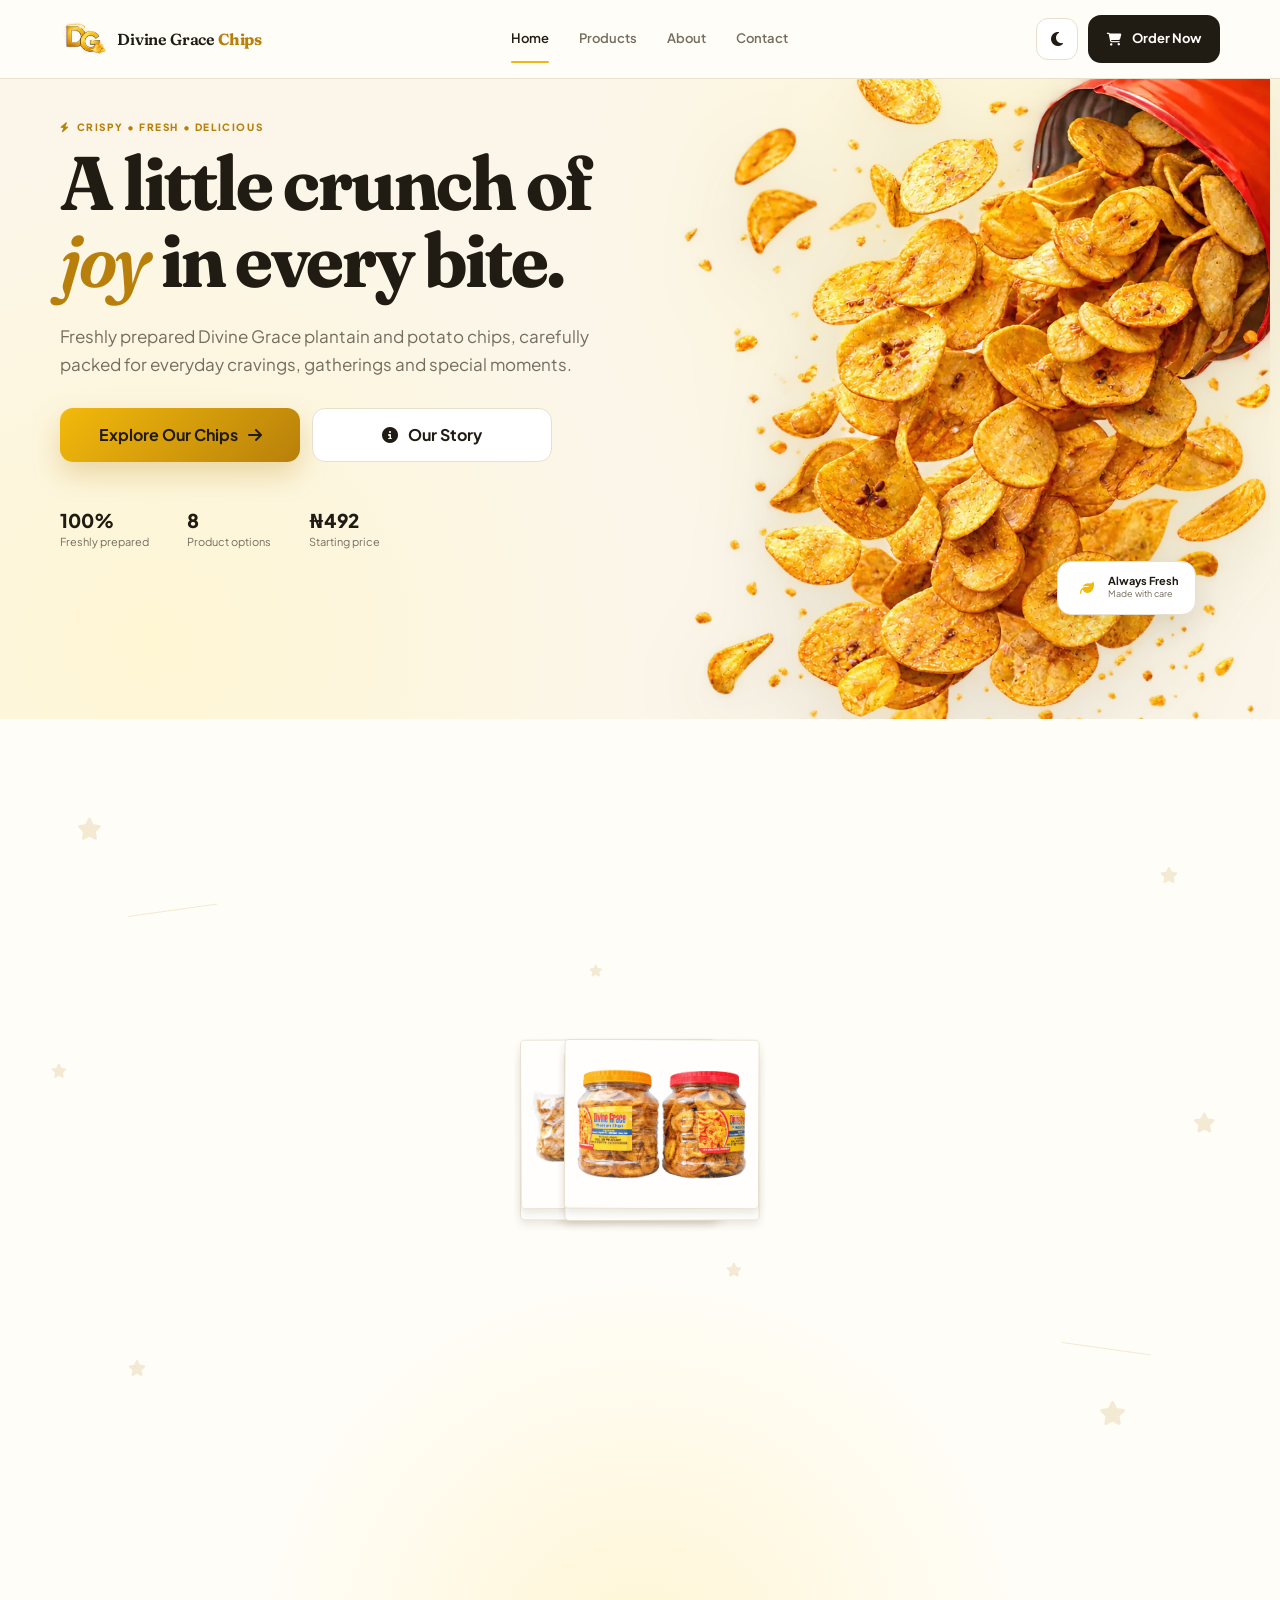
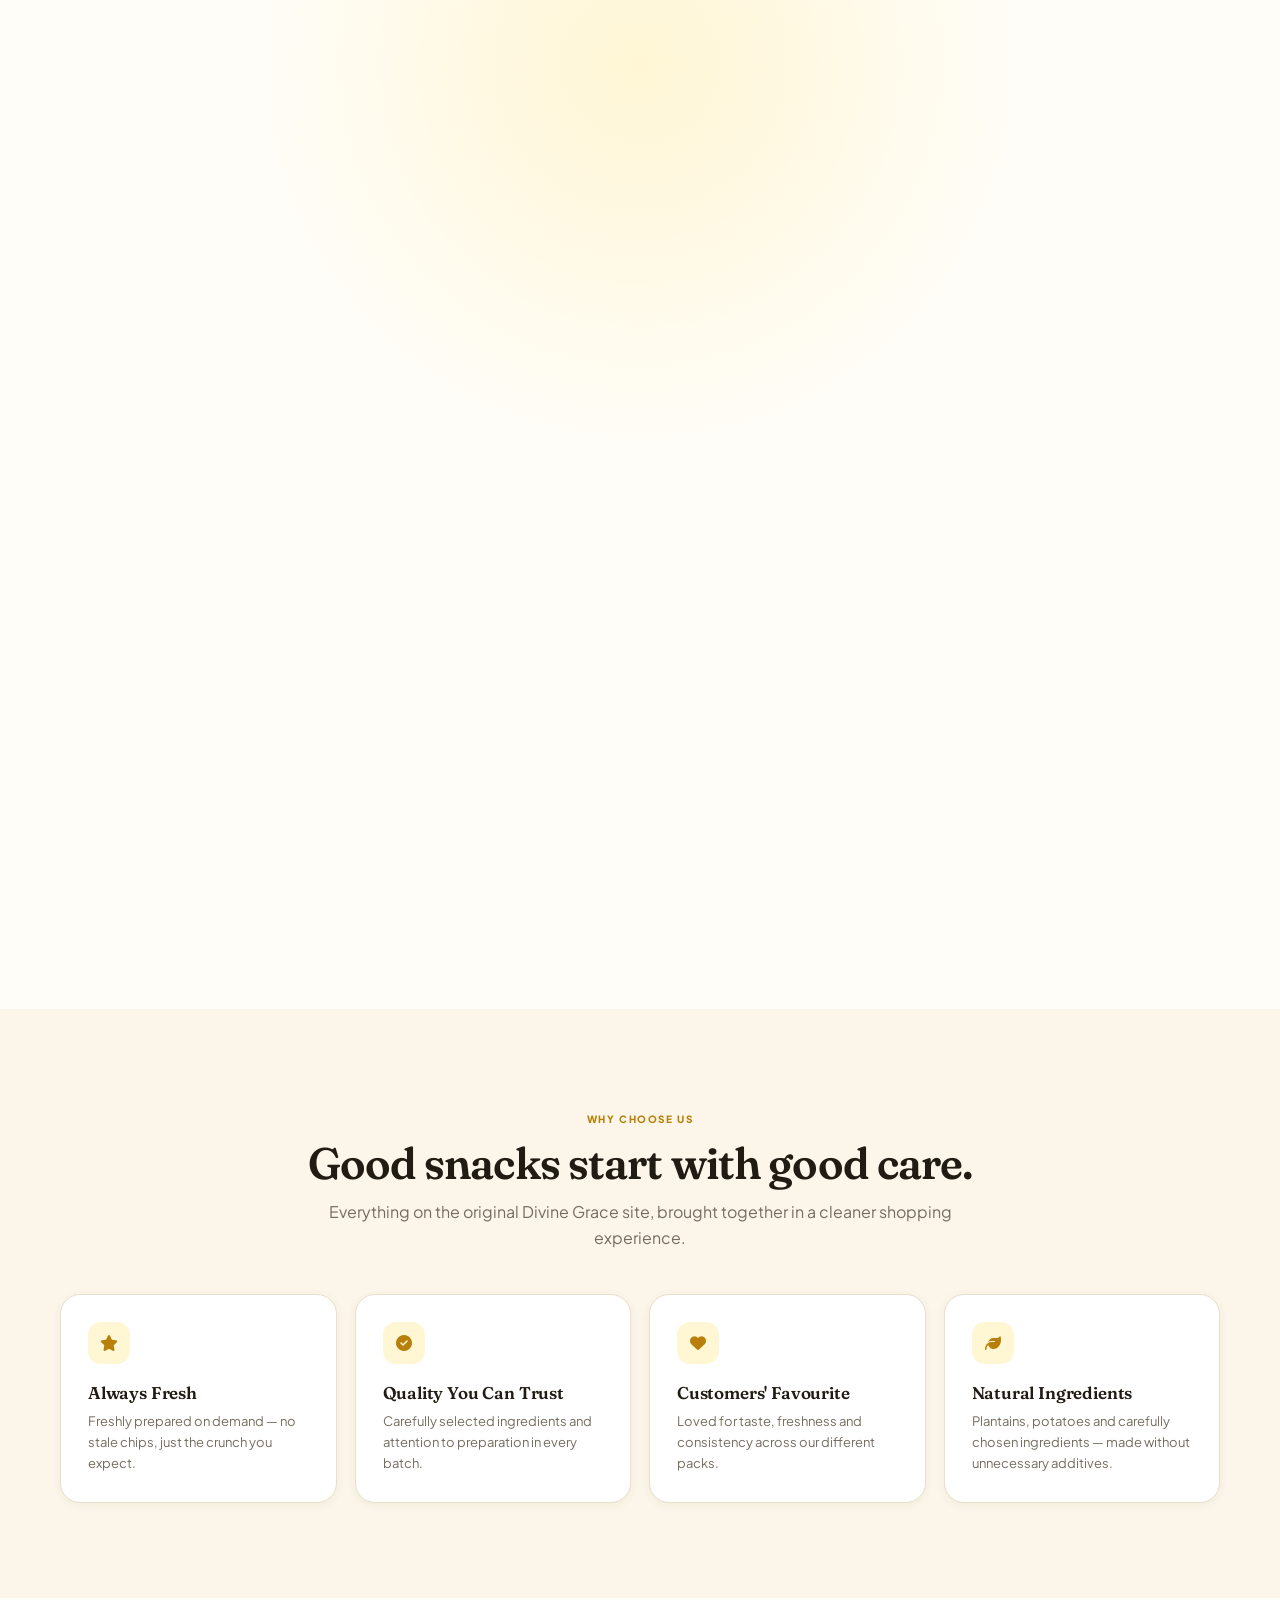
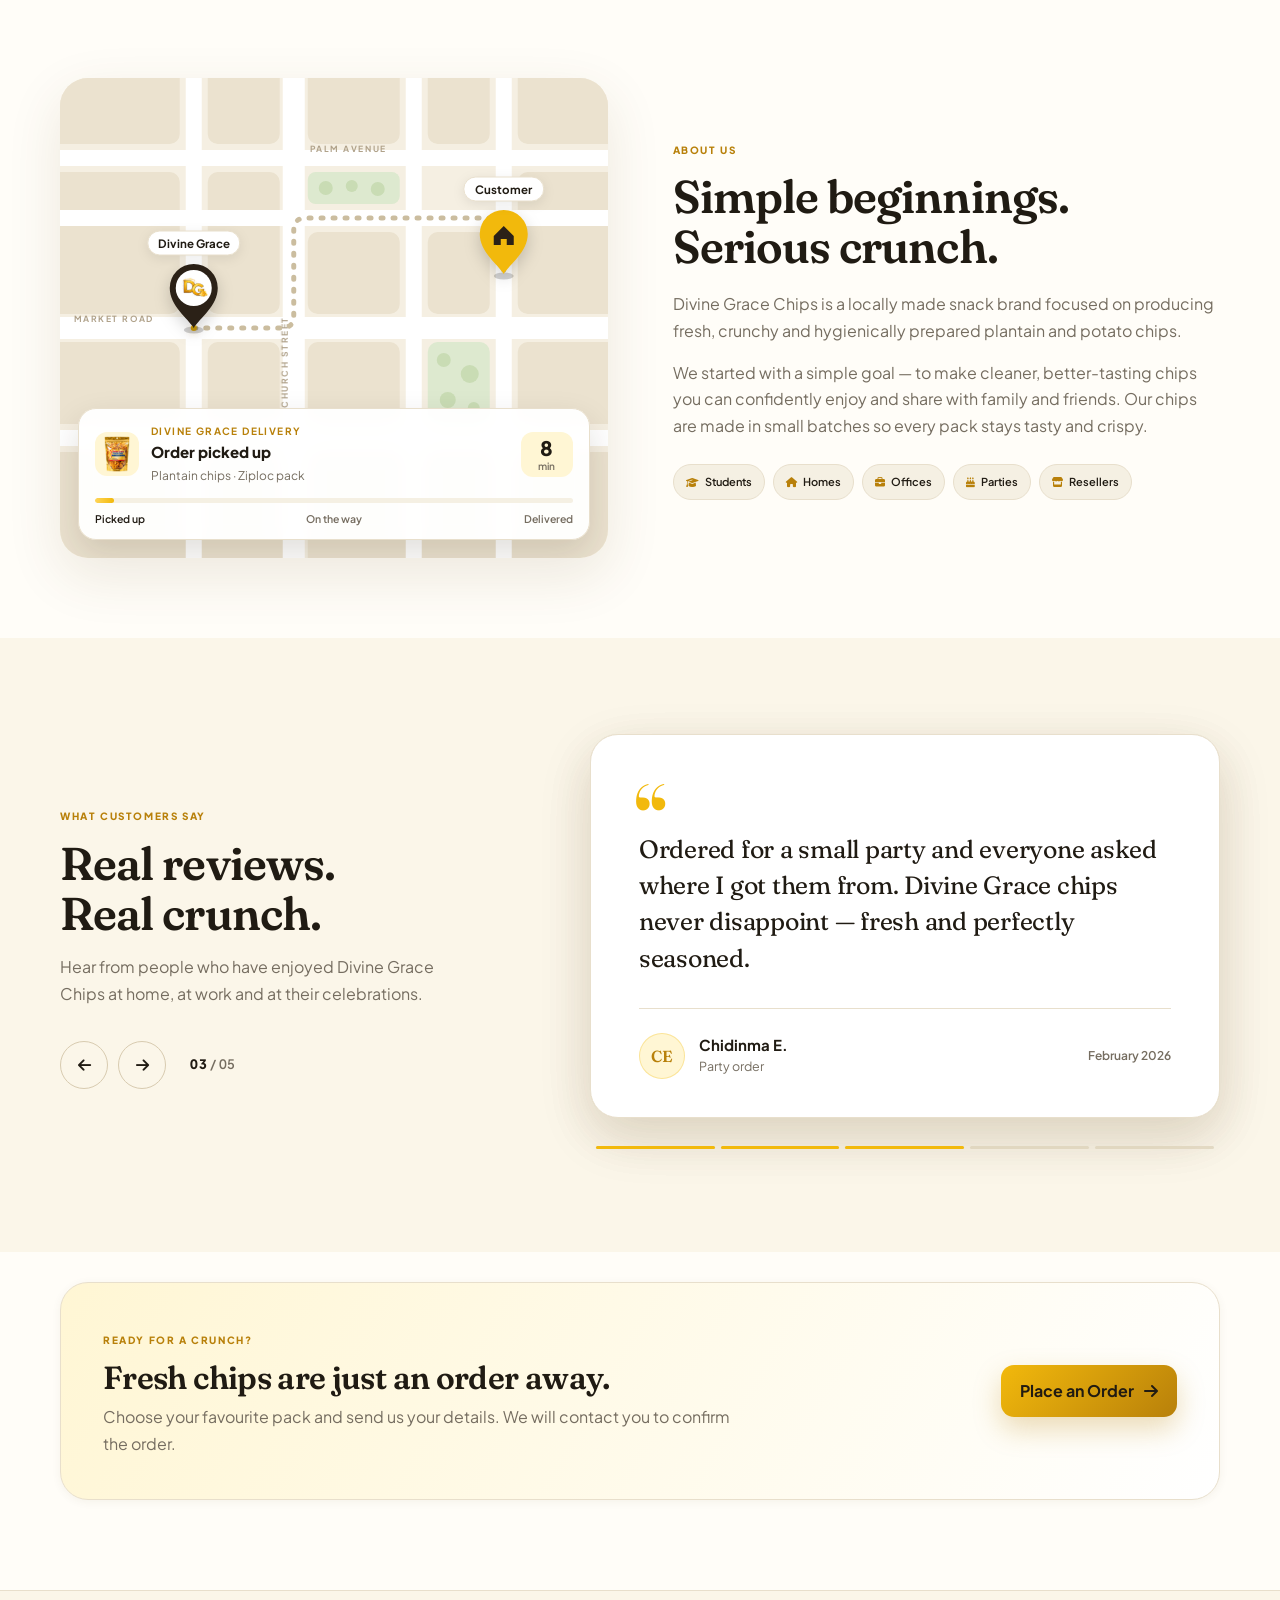
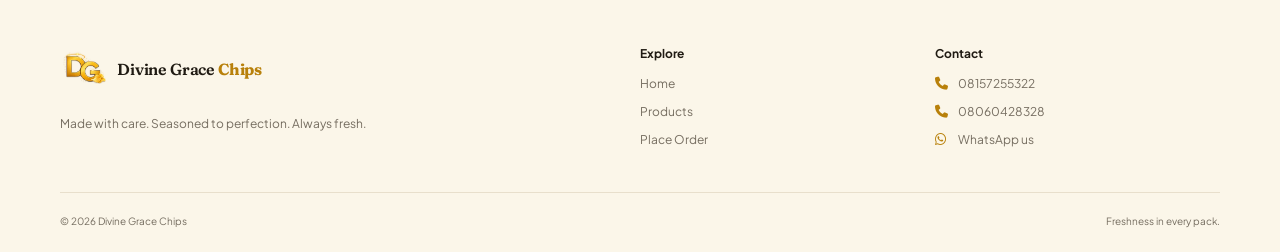
==== index.html @ df42e3f3 "Admin Reviews screen: push customer reviews (or write one) to the home page; the newest 10 are shown" ====
<!DOCTYPE html>
<html lang="en">
<head>
  <meta charset="UTF-8">
  <meta name="viewport" content="width=device-width, initial-scale=1.0">
  <meta name="description" content="Divine Grace Chips — fresh, crunchy plantain and potato chips, made with care.">
  <title>Divine Grace Chips | Fresh Crunch, Every Time</title>
  <script>
  (function () {
    try {
      var saved = sessionStorage.getItem('dg-theme');
      var prefersDark = window.matchMedia('(prefers-color-scheme: dark)').matches;
      var theme = saved || (prefersDark ? 'dark' : 'light');
      document.documentElement.setAttribute('data-theme', theme);
    } catch (e) {}
  })();
</script>
  <!-- browser icon -->
  <link rel="icon" type="image/png" sizes="32x32" href="asset/icons/favicon-32.png">
  <link rel="apple-touch-icon" href="asset/icons/apple-touch-icon.png">
  <meta name="theme-color" content="#fffdf8">
  <!-- link preview (WhatsApp, Facebook, X…)
       ⚠ Once the site is live, change asset/og-image.jpg below to the FULL address,
         e.g. https://your-site.com/asset/og-image.jpg, as WhatsApp needs the full URL. -->
  <meta property="og:type" content="website">
  <meta property="og:site_name" content="Divine Grace Chips">
  <meta property="og:title" content="Divine Grace Chips — Fresh plantain & potato chips">
  <meta property="og:description" content="Freshly made plantain and potato chips, carefully packed for everyday cravings, gatherings and special moments. Order online.">
  <meta property="og:image" content="asset/og-image.jpg">
  <meta property="og:image:width" content="1200">
  <meta property="og:image:height" content="630">
  <meta name="twitter:card" content="summary_large_image">
  <link rel="preconnect" href="https://fonts.googleapis.com">
  <link rel="preconnect" href="https://fonts.gstatic.com" crossorigin>
  <link href="https://fonts.googleapis.com/css2?family=Fraunces:ital,opsz,wght,SOFT@0,9..144,400..800,0..100;1,9..144,400..800,0..100&family=Plus+Jakarta+Sans:ital,wght@0,400..800;1,400..800&display=swap" rel="stylesheet">
  <link rel="stylesheet" href="https://cdnjs.cloudflare.com/ajax/libs/font-awesome/6.5.2/css/all.min.css">
  <link rel="stylesheet" href="style.css?v=20261126">
</head>
<body class="home-page has-bottom-nav">
  <!-- ===== HEADER ===== -->
  <header class="site-header">
    <div class="container nav">
     <a class="logo" href="index.html" aria-label="Divine Grace Chips home">
      <img src="asset/logo.webp" alt="Divine Grace Chips" class="logo-image">
      <span class="logo-text">Divine Grace <strong>Chips</strong></span>
    </a>

      <nav class="desktop-nav" aria-label="Main navigation">
        <a class="active" href="index.html">Home</a>
        <a href="products.html">Products</a>
        <a href="#about">About</a>
        <a href="#contact">Contact</a>
      </nav>

      <div class="nav-actions">
        <button class="theme-toggle" type="button" aria-label="Toggle dark mode" title="Toggle theme">
          <i class="fa-solid fa-moon" aria-hidden="true"></i>
        </button>
        <a class="nav-cta" href="order.html"><i class="fa-solid fa-cart-shopping" aria-hidden="true"></i> Order Now</a>
        <a class="mobile-cart" href="order.html" aria-label="Order now">
          <i class="fa-solid fa-cart-shopping" aria-hidden="true"></i>
          <span>Order</span>
        </a>
      </div>
    </div>
  </header>

  <main>
  
<!-- ===== HERO ===== -->
<section class="hero" id="home">
  <div class="container hero-grid">

    <span class="eyebrow hero-eyebrow">
      <i class="fa-solid fa-bolt" aria-hidden="true"></i> CRISPY • FRESH • DELICIOUS
    </span>

    <div class="hero-copy reveal">
      <h1>A little crunch of<br class="br-tablet"> <em>joy</em> in every bite.</h1>
      <p>Freshly prepared Divine Grace plantain and potato chips, carefully packed for everyday cravings, gatherings and special moments.</p>

      <div class="hero-actions">
        <a class="btn btn-primary" href="products.html">Explore Our Chips <i class="fa-solid fa-arrow-right" aria-hidden="true"></i></a>
        <a class="btn btn-light" href="#about"><i class="fa-solid fa-circle-info" aria-hidden="true"></i> Our Story</a>
      </div>

      <div class="trust-row">
        <div>
          <strong>100%</strong>
          <span>Freshly prepared</span>
        </div>
        <div>
          <strong data-counter="8" data-duration="3000" data-counter-on-scroll>1</strong>
          <span>Product options</span>
        </div>
        <div>
          <strong data-counter="1000" data-prefix="₦" data-duration="10000" data-counter-on-scroll>₦1</strong>
          <span>Starting price</span>
        </div>
      </div>
    </div>

    <div class="hero-visual reveal">
      <img src="asset/hero-chips.webp" alt="Divine Grace plantain chips spilling from a pack" class="hero-photo">
      <div class="floating-badge" aria-live="polite">
        <span class="badge-icon"><i class="fa-solid fa-leaf" aria-hidden="true"></i></span>
        <strong class="badge-title">Always Fresh</strong>
        <small>Made with care</small>
      </div>
    </div>
  </div>
</section>

<!-- ===== BRAND COLLAGE (scroll-locked fan-out) ===== -->
<section class="collage-section" data-collage>
  <div class="collage-sentinel" data-collage-sentinel aria-hidden="true"></div>
  <div class="collage-sticky">
    <div class="collage-title" data-collage-title>
      <span class="eyebrow">A LOOK AT THE BRAND</span>
      <h2>Made to be seen.<br>Made to be enjoyed.</h2>
    </div>

    <div class="collage-stage" data-collage-stage>
      <figure class="collage-item" data-pos="top">
        <img src="asset/products/potato-dozen/1.webp" alt="Divine Grace plantain chips pack">
      </figure>

      <figure class="collage-item" data-pos="topright">
        <img src="asset/products/small-jar/1.webp" alt="Divine Grace jars">
      </figure>

      <figure class="collage-item" data-pos="bottomright">
        <img src="asset/products/refill-4000/1.webp" alt="Divine Grace potato chips pack">
      </figure>

      <figure class="collage-item" data-pos="bottom">
        <img src="asset/products/refill-2000/1.webp" alt="Divine Grace plantain refill packs">
      </figure>

      <figure class="collage-item" data-pos="bottomleft">
        <img src="asset/products/big-jar/1.webp" alt="Divine Grace refill pack">
      </figure>

      <figure class="collage-item" data-pos="topleft">
        <img src="asset/products/refill-6000/1.webp" alt="Divine Grace big refill">
      </figure>
    </div>

  <div class="collage-decoration" aria-hidden="true">
  <i class="fa-solid fa-star decor-star star-one"></i>
  <i class="fa-solid fa-star decor-star star-two"></i>
  <i class="fa-solid fa-star decor-star star-three"></i>
  <i class="fa-solid fa-star decor-star star-four"></i>
  <i class="fa-solid fa-star decor-star star-five"></i>
  <i class="fa-solid fa-star decor-star star-six"></i>
  <i class="fa-solid fa-star decor-star star-seven"></i>
  <i class="fa-solid fa-star decor-star star-eight"></i>
  <span class="decor-line line-top"></span>
  <span class="decor-line line-bottom"></span>
</div>
  </div>
</section>
    <!-- ===== WHY CHOOSE US ===== -->
    <section class="why-section">
      <div class="container">
        <div class="section-heading">
          <span class="eyebrow">WHY CHOOSE US</span>
          <h2>Good snacks start with good care.</h2>
          <p>Everything on the original Divine Grace site, brought together in a cleaner shopping experience.</p>
        </div>

        <div class="feature-grid">
          <article class="feature-card">
            <span class="feature-icon"><i class="fa-solid fa-star" aria-hidden="true"></i></span>
            <h3>Always Fresh</h3>
            <p>Freshly prepared on demand — no stale chips, just the crunch you expect.</p>
          </article>
          <article class="feature-card">
            <span class="feature-icon"><i class="fa-solid fa-circle-check" aria-hidden="true"></i></span>
            <h3>Quality You Can Trust</h3>
            <p>Carefully selected ingredients and attention to preparation in every batch.</p>
          </article>
          <article class="feature-card">
            <span class="feature-icon"><i class="fa-solid fa-heart" aria-hidden="true"></i></span>
            <h3>Customers' Favourite</h3>
            <p>Loved for taste, freshness and consistency across our different packs.</p>
          </article>
          <article class="feature-card">
            <span class="feature-icon"><i class="fa-solid fa-leaf" aria-hidden="true"></i></span>
            <h3>Natural Ingredients</h3>
            <p>Plantains, potatoes and carefully chosen ingredients — made without unnecessary additives.</p>
          </article>
        </div>
      </div>
    </section>

    <!-- ===== ABOUT ===== -->
    <section class="about-section" id="about">
      <div class="container about-grid">
        <div class="about-photo delivery-animation" data-delivery>
          <svg class="dl-map" viewBox="0 0 600 480" preserveAspectRatio="xMidYMid slice" role="img" aria-labelledby="dl-title">
            <title id="dl-title">Map showing a Divine Grace Chips order travelling from the Divine Grace shop to a customer</title>

            <!-- land and city blocks -->
            <rect class="dl-land" x="-100" y="-100" width="800" height="680"/>
            <g class="dl-blocks">
              <rect x="-40" y="-20" width="186" height="86" rx="10"/>
              <rect x="174" y="-20" width="72" height="86" rx="10"/>
              <rect x="274" y="-20" width="92" height="86" rx="10"/>
              <rect x="394" y="-20" width="62" height="86" rx="10"/>
              <rect x="484" y="-20" width="160" height="86" rx="10"/>
              <rect x="-40" y="94" width="186" height="142" rx="10"/>
              <rect x="174" y="94" width="72" height="142" rx="10"/>
              <rect x="274" y="154" width="92" height="82" rx="10"/>
              <rect x="394" y="154" width="62" height="82" rx="10"/>
              <rect x="484" y="94" width="160" height="142" rx="10"/>
              <rect x="-40" y="264" width="186" height="82" rx="10"/>
              <rect x="174" y="264" width="72" height="82" rx="10"/>
              <rect x="274" y="264" width="92" height="82" rx="10"/>
              <rect x="484" y="264" width="160" height="82" rx="10"/>
              <rect x="-40" y="374" width="300" height="140" rx="10"/>
              <rect x="274" y="374" width="370" height="140" rx="10"/>
            </g>
            <rect class="dl-park" x="394" y="264" width="62" height="82" rx="10"/>
            <rect class="dl-park" x="274" y="94" width="92" height="32" rx="8"/>
            <g class="dl-trees">
              <circle cx="410" cy="282" r="7"/><circle cx="436" cy="296" r="9"/><circle cx="414" cy="322" r="8"/><circle cx="440" cy="330" r="6"/>
              <circle cx="292" cy="110" r="7"/><circle cx="318" cy="108" r="6"/><circle cx="344" cy="111" r="7"/>
            </g>

            <!-- streets -->
            <g class="dl-roads">
              <path d="M-100 80 H700 M-100 140 H700 M-100 250 H700 M-100 360 H700 M160 -100 V600 M260 -100 V600 M380 -100 V600 M470 -100 V600"/>
            </g>
            <g class="dl-roads-main">
              <path d="M-100 250 H700 M260 -100 V600"/>
            </g>
            <g class="dl-street-names">
              <text x="40" y="244">MARKET ROAD</text>
              <text x="254" y="330" transform="rotate(-90 254 330)">CHURCH STREET</text>
              <text x="276" y="74">PALM AVENUE</text>
            </g>

            <!-- planned route and travelled route -->
            <path class="dl-route-planned" d="M160 250 H248 Q260 250 260 238 V152 Q260 140 272 140 H458 Q470 140 470 152 V196"/>
            <path class="dl-route-done" data-dl-route d="M160 250 H248 Q260 250 260 238 V152 Q260 140 272 140 H458 Q470 140 470 152 V196"/>

            <!-- shop pin (Divine Grace) -->
            <g class="dl-pin dl-pin-shop" transform="translate(160 250)">
              <ellipse class="dl-pin-shadow" cx="0" cy="2" rx="10" ry="3.5"/>
              <path class="dl-pin-body" d="M0 0 C-6 -10 -24 -22 -24 -40 a24 24 0 1 1 48 0 C24 -22 6 -10 0 0 Z"/>
              <circle cx="0" cy="-40" r="18" fill="#ffffff"/>
              <image href="asset/logo.webp" x="-14" y="-54" width="28" height="28"/>
              <g class="dl-label" transform="translate(0 -84)">
                <rect x="-46" y="-13" width="92" height="24" rx="12"/>
                <text x="0" y="3.5" text-anchor="middle">Divine Grace</text>
              </g>
            </g>

            <!-- customer pin -->
            <g class="dl-pin dl-pin-home" transform="translate(470 196)">
              <circle class="dl-arrive-ring" data-dl-ring cx="0" cy="-40" r="24"/>
              <ellipse class="dl-pin-shadow" cx="0" cy="2" rx="10" ry="3.5"/>
              <path class="dl-pin-body" d="M0 0 C-6 -10 -24 -22 -24 -40 a24 24 0 1 1 48 0 C24 -22 6 -10 0 0 Z"/>
              <path class="dl-home-icon" d="M-10 -38 L0 -48 L10 -38 V-29 H3 V-35 H-3 V-29 H-10 Z"/>
              <g class="dl-label" transform="translate(0 -84)">
                <rect x="-40" y="-13" width="80" height="24" rx="12"/>
                <text x="0" y="3.5" text-anchor="middle">Customer</text>
              </g>
            </g>

            <!-- courier: the order moving along the route -->
            <g class="dl-courier" data-dl-courier transform="translate(160 250)">
              <circle class="dl-pulse" r="26"/>
              <circle class="dl-courier-ring" r="23"/>
              <clipPath id="dl-courier-clip"><circle r="19"/></clipPath>
              <circle r="19" class="dl-courier-bg"/>
              <image href="asset/products/ziploc/1.webp" x="-17" y="-19" width="34" height="40" preserveAspectRatio="xMidYMid meet" clip-path="url(#dl-courier-clip)"/>
            </g>
          </svg>

          <!-- status card -->
          <div class="dl-card" aria-live="polite">
            <div class="dl-card-top">
              <img class="dl-card-thumb" src="asset/products/ziploc/1.webp" alt="" width="44" height="44">
              <div class="dl-card-text">
                <span class="dl-card-kicker">Divine Grace delivery</span>
                <strong class="dl-card-status" data-dl-status>Order picked up</strong>
                <span class="dl-card-sub" data-dl-sub>Plantain chips · Ziploc pack</span>
              </div>
              <div class="dl-card-eta" data-dl-eta-wrap>
                <strong data-dl-eta>8</strong><span>min</span>
              </div>
              <div class="dl-card-done" data-dl-done aria-hidden="true">
                <i class="fa-solid fa-check"></i>
              </div>
            </div>
            <div class="dl-steps">
              <div class="dl-steps-track"><span class="dl-steps-fill" data-dl-fill></span></div>
              <ol>
                <li data-dl-step="0">Picked up</li>
                <li data-dl-step="1">On the way</li>
                <li data-dl-step="2">Delivered</li>
              </ol>
            </div>
          </div>
        </div>
        <div class="about-copy">
          <span class="eyebrow">ABOUT US</span>
          <h2>Simple beginnings. Serious crunch.</h2>
          <p>Divine Grace Chips is a locally made snack brand focused on producing fresh, crunchy and hygienically prepared plantain and potato chips.</p>
          <p>We started with a simple goal — to make cleaner, better-tasting chips you can confidently enjoy and share with family and friends. Our chips are made in small batches so every pack stays tasty and crispy.</p>

          <div class="audience-tags">
            <span><i class="fa-solid fa-graduation-cap" aria-hidden="true"></i> Students</span>
            <span><i class="fa-solid fa-house" aria-hidden="true"></i> Homes</span>
            <span><i class="fa-solid fa-briefcase" aria-hidden="true"></i> Offices</span>
            <span><i class="fa-solid fa-cake-candles" aria-hidden="true"></i> Parties</span>
            <span><i class="fa-solid fa-store" aria-hidden="true"></i> Resellers</span>
          </div>
        </div>
      </div>
    </section>

  <!-- ===== CUSTOMER REVIEWS ===== -->
<section class="reviews-section" id="reviews">
  <div class="container reviews-layout">
    <div class="reviews-intro">
      <span class="eyebrow">WHAT CUSTOMERS SAY</span>
      <h2>Real reviews. <br>Real crunch.</h2>
      <p>Hear from people who have enjoyed Divine Grace Chips at home, at work and at their celebrations.</p>

      <div class="reviews-controls">
        <button class="reviews-nav reviews-prev" type="button" aria-label="Previous review">
          <i class="fa-solid fa-arrow-left" aria-hidden="true"></i>
        </button>
        <button class="reviews-nav reviews-next" type="button" aria-label="Next review">
          <i class="fa-solid fa-arrow-right" aria-hidden="true"></i>
        </button>
        <span class="reviews-count" aria-hidden="true"><strong data-reviews-current>01</strong> / <span data-reviews-total>05</span></span>
      </div>
    </div>

    <div class="reviews-carousel" data-reviews-carousel tabindex="0" aria-roledescription="carousel" aria-label="Customer reviews">
      <div class="reviews-stage" data-reviews-track aria-live="polite"></div>
      <div class="reviews-progress" data-reviews-dots></div>
    </div>
  </div>
</section>

    <!-- ===== CTA ===== -->
    <section class="cta-section" id="contact">
      <div class="container cta-card">
        <div>
          <span class="eyebrow">READY FOR A CRUNCH?</span>
          <h2>Fresh chips are just an order away.</h2>
          <p>Choose your favourite pack and send us your details. We will contact you to confirm the order.</p>
        </div>
        <a class="btn btn-primary" href="order.html">Place an Order <i class="fa-solid fa-arrow-right" aria-hidden="true"></i></a>
      </div>
    </section>
  </main>

  <!-- ===== FOOTER ===== -->
  <footer>
    <div class="container footer-grid">
      <div>
        <a class="logo" href="index.html" aria-label="Divine Grace Chips home">
          <img src="asset/logo.webp" alt="Divine Grace Chips" class="logo-image">
          <span class="logo-text">Divine Grace <strong>Chips</strong></span>
        </a>
        <p>Made with care. Seasoned to perfection. Always fresh.</p>
      </div>
      <div>
        <h4>Explore</h4>
        <a href="index.html">Home</a>
        <a href="products.html">Products</a>
        <a href="order.html">Place Order</a>
      </div>
      <div>
        <h4>Contact</h4>
        <a class="contact-link" href="tel:08157255322">
          <i class="fa-solid fa-phone" aria-hidden="true"></i>
          <span>08157255322</span>
        </a>
        <a class="contact-link" href="tel:08060428328">
          <i class="fa-solid fa-phone" aria-hidden="true"></i>
          <span>08060428328</span>
        </a>
        <a class="contact-link" href="https://wa.me/2348157255322" target="_blank" rel="noopener noreferrer">
          <i class="fa-brands fa-whatsapp" aria-hidden="true"></i>
          <span>WhatsApp us</span>
        </a>
      </div>
    </div>
    <div class="container footer-bottom">
      <span>© <span id="year"></span> Divine Grace Chips</span>
      <span>Freshness in every pack.</span>
    </div>
  </footer>
  <!-- ===== MOBILE BOTTOM NAV (appears on scroll) ===== -->
  <nav class="bottom-nav" aria-label="Mobile navigation">
    <a class="bottom-nav-link active" href="#home" data-spy="home">
      <i class="fa-solid fa-house" aria-hidden="true"></i><span>Home</span>
    </a>
    <a class="bottom-nav-link" href="products.html">
      <i class="fa-solid fa-cookie-bite" aria-hidden="true"></i><span>Products</span>
    </a>
    <a class="bottom-nav-link" href="#about" data-spy="about">
      <i class="fa-solid fa-circle-info" aria-hidden="true"></i><span>About</span>
    </a>
    <a class="bottom-nav-link" href="#contact" data-spy="contact">
      <i class="fa-solid fa-phone" aria-hidden="true"></i><span>Contact</span>
    </a>
    <button class="bottom-nav-link theme-toggle" type="button" aria-label="Toggle dark mode">
      <i class="fa-solid fa-moon" aria-hidden="true"></i><span>Theme</span>
    </button>
  </nav>

  <script src="stock.js?v=20261126"></script>
  <script src="script.js?v=20261126"></script>
</body>
</html>
---- style.css ----
:root {
  /* ---------- REFINED BRAND PALETTE ---------- */
  --primary: #f2b90c;        /* Main glossy gold from the DG letters */
  --primary-light: #ffd558;  /* Bright highlight from the sparkles */
  --primary-dark: #b8800a;   /* Deep amber for text/shadows */
  --primary-soft: #fff6d4;   /* Very pale cream tint for backgrounds */
  --glow: var(--primary-soft); /* Soft gold glow behind hero / banners */

  --secondary: #2f7a50;
  --accent: #e8753c;

  /* ---------- LIGHT THEME ---------- */
  --background: #fffdf8;
  --background-soft: #fbf6e9;
  --surface: #ffffff;
  --surface-alt: #f5f0e3;
  --surface-tint: #fff9e9;

  --text: #201b13;
  --text-muted: #756d60;
  --border: #e8dfcc;
  --border-strong: #d8cbb0;

  --success: #2f7a50;
  --warning: #b87808;
  --danger: #b3261e;

  --shadow-sm: 0 2px 10px rgba(91, 67, 19, 0.06);
  --shadow: 0 18px 55px rgba(91, 67, 19, 0.11);
  --shadow-lg: 0 26px 75px rgba(91, 67, 19, 0.16);

  /* ---------- FONTS ---------- */
  --font-display: 'Fraunces', Georgia, 'Times New Roman', serif;   /* headings */
  --font-body: 'Plus Jakarta Sans', system-ui, -apple-system, 'Segoe UI', sans-serif;  /* everything else */

  --radius-sm: 10px;
  --radius: 16px;
  --radius-lg: 24px;
  --radius-xl: 28px;

  --transition: 0.25s cubic-bezier(0.4, 0, 0.2, 1);
  --transition-slow: 0.55s cubic-bezier(0.2, 0.75, 0.2, 1);

  /* Legacy aliases */
  --gold: var(--primary);
  --gold-dark: var(--primary-dark);
  --gold-soft: var(--primary-soft);
  --cream: var(--background);
  --ink: var(--text);
  --muted: var(--text-muted);
  --white: #ffffff;
  --green: var(--secondary);
  --line: var(--border);
}

/* ---------- DARK THEME ---------- */
[data-theme="dark"] {
  --primary: #f2b90c;
  --primary-light: #ffd558;
  --primary-dark: #b8800a;
  --primary-soft: #3a2e08;
  --glow: color-mix(in srgb, var(--primary) 12%, var(--background)); /* softer, warmer glow in dark mode */

  --background: #12110f;
  --background-soft: #191711;
  --surface: #1d1b17;
  --surface-alt: #26231d;
  --surface-tint: #211e18;

  --text: #f7f2e8;
  --text-muted: #bdb5a6;
  --border: #38332a;
  --border-strong: #4a4336;

  --shadow-sm: 0 2px 10px rgba(0, 0, 0, 0.28);
  --shadow: 0 20px 60px rgba(0, 0, 0, 0.40);
  --shadow-lg: 0 28px 78px rgba(0, 0, 0, 0.52);

  --gold-soft: var(--primary-soft);
  --cream: var(--background);
  --white: var(--surface);
}

/* ---------- 2. RESET & BASE ---------- */
*,
*::before,
*::after {
  box-sizing: border-box;
  margin: 0;
  padding: 0;
}

html {
  scroll-behavior: smooth;
}

body {
  font-family: var(--font-body);
  color: var(--text);
  background: var(--background);
  line-height: 1.65;
  transition: background var(--transition), color var(--transition);
  -webkit-font-smoothing: antialiased;
  -moz-osx-font-smoothing: grayscale;
}

html,
body {
  overscroll-behavior-y: none;
  overscroll-behavior-x: none;
}

a {
  color: inherit;
  text-decoration: none;
}

button,
input,
textarea,
select {
  font: inherit;
  color: inherit;
}

button {
  border: 0;
  background: none;
  cursor: pointer;
}

img {
  max-width: 100%;
  display: block;
}

:focus-visible {
  outline: 2px solid var(--primary);
  outline-offset: 3px;
  border-radius: 4px;
}

@media (prefers-reduced-motion: reduce) {
  *,
  *::before,
  *::after {
    animation-duration: 0.01ms !important;
    animation-iteration-count: 1 !important;
    transition-duration: 0.01ms !important;
    scroll-behavior: auto !important;
  }
}

/* ---------- PREVENT UNNECESSARY SCROLLING ---------- */
body {
  overflow-x: hidden;
  max-width: 100vw;
  overscroll-behavior-x: none;
}

.collage-section {
  overflow-x: clip;
}

@supports not (overflow: clip) {
  .collage-section {
    overflow-x: hidden;
  }
}

* {
  -webkit-tap-highlight-color: transparent;
}

/* ---------- 3. LAYOUT ---------- */
.container {
  width: min(1160px, 92%);
  margin: auto;
}

/* ---------- 4. HEADER / NAV ---------- */
.site-header {
  position: sticky;
  top: 0;
  z-index: 50;
  background: color-mix(in srgb, var(--background) 90%, transparent);
  backdrop-filter: blur(16px);
  -webkit-backdrop-filter: blur(16px);
  border-bottom: 1px solid var(--border);
  transition: background var(--transition), border-color var(--transition);
}

.nav {
  min-height: 78px;
  display: flex;
  align-items: center;
  justify-content: space-between;
  gap: 24px;
}

.logo {
  display: inline-flex;
  align-items: center;
  gap: 11px;
  font-family: var(--font-display);
  font-weight: 700;
  color: var(--text);
}

.logo strong {
  color: var(--primary-dark);
}

.logo-text {
  white-space: nowrap;
}

/* ---------- LOGO IMAGE ---------- */
.logo-image {
  height: 46px;
  width: auto;
  display: block;
  flex-shrink: 0;
}

.footer-logo .logo-image {
  height: 56px;
}

@media (max-width: 980px) {
  .logo-image {
    height: 42px;
  }
  .footer-logo .logo-image {
    height: 50px;
  }
}

@media (max-width: 700px) {
  .logo-image {
    height: 38px;
  }
  .footer-logo .logo-image {
    height: 48px;
  }
}

.desktop-nav {
  display: flex;
  gap: 30px;
  color: var(--text-muted);
  font-size: 13px;
  font-weight: 600;
}

.desktop-nav a {
  position: relative;
  padding: 4px 0;
  transition: color var(--transition);
}

.desktop-nav a:hover,
.desktop-nav a.active {
  color: var(--text);
}

.desktop-nav a::after {
  content: "";
  position: absolute;
  left: 0;
  bottom: -9px;
  width: 0;
  height: 2px;
  background: var(--primary);
  border-radius: 2px;
  transition: width var(--transition);
}

.desktop-nav a:hover::after,
.desktop-nav a.active::after {
  width: 100%;
}

.nav-actions {
  display: flex;
  align-items: center;
  gap: 10px;
}

.theme-toggle {
  width: 42px;
  height: 42px;
  border-radius: 12px;
  background: var(--surface);
  border: 1px solid var(--border);
  color: var(--text);
  font-size: 16px;
  display: grid;
  place-items: center;
  transition: all var(--transition);
}

.theme-toggle:hover {
  background: var(--primary-soft);
  border-color: var(--primary);
  transform: translateY(-2px);
}

.theme-toggle i {
  transition: transform var(--transition);
}

.theme-toggle:hover i {
  transform: rotate(20deg);
}

.nav-cta {
  display: inline-flex;
  align-items: center;
  justify-content: center;
  gap: 10px;
  border-radius: 13px;
  padding: 13px 19px;
  font-weight: 700;
  font-size: 13px;
  background: var(--text);
  color: var(--background);
  transition: all var(--transition);
  white-space: nowrap;
}

.nav-cta:hover {
  transform: translateY(-2px);
  box-shadow: 0 10px 25px color-mix(in srgb, var(--text) 18%, transparent);
}

.back-link {
  display: inline-flex;
  align-items: center;
  gap: 8px;
  font-size: 13px;
  font-weight: 700;
  color: var(--text-muted);
  transition: color var(--transition);
}

.back-link:hover {
  color: var(--text);
}

/* ---------- 5. BUTTONS ---------- */
.btn {
  display: inline-flex;
  align-items: center;
  justify-content: center;
  gap: 10px;
  border-radius: 13px;
  padding: 13px 19px;
  font-weight: 700;
  cursor: pointer;
  transition: all var(--transition);
  text-align: center;
}

.btn-primary {
  background: linear-gradient(135deg, var(--primary), var(--primary-dark));
  color: #211b12;
  box-shadow: 0 12px 28px color-mix(in srgb, var(--primary-dark) 28%, transparent);
}

.btn-primary:hover {
  transform: translateY(-2px);
  box-shadow: 0 16px 32px color-mix(in srgb, var(--primary-dark) 42%, transparent);
}

.btn-light {
  background: var(--surface);
  border: 1px solid var(--border);
  color: var(--text);
}

.btn-light:hover {
  border-color: var(--primary);
  transform: translateY(-2px);
}

/* ---------- 6. TYPOGRAPHY HELPERS ---------- */
.eyebrow {
  color: var(--primary-dark);
  letter-spacing: 0.16em;
  font-size: 10px;
  font-weight: 800;
  text-transform: uppercase;
  display: inline-flex;
  align-items: center;
  gap: 6px;
}

.section-heading {
  text-align: center;
  max-width: 700px;
  margin: 0 auto 42px;
}

.section-heading.compact {
  margin-bottom: 28px;
}

.section-heading.left {
  text-align: left;
  margin: 0 0 28px;
}

.section-heading h2 {
  font: 600 clamp(30px, 4vw, 44px) / 1.1 var(--font-display);
  margin: 9px 0 11px;
  letter-spacing: -0.035em;
  color: var(--text);
}

.section-heading p {
  color: var(--text-muted);
}

/* ---------- 7. HERO ---------- */
.hero {
  position: relative;
  padding: 0 0 80px;
  overflow: hidden;
  background:
    radial-gradient(circle at 82% 22%, var(--glow) 0, transparent 40%),
    radial-gradient(circle at 12% 88%, var(--glow) 0, transparent 38%),
    var(--background-soft);
  transition: background var(--transition);
}

.hero > .container {
  position: relative;
  padding-right: 0px;
}

.hero-grid {
  display: grid;
  grid-template-columns: 1fr 1fr;
  grid-template-areas:
    "eyebrow  visual"
    "copy     visual";
  grid-template-rows: auto 1fr;
  column-gap: 40px;
  row-gap: 8px;
  align-items: center;
  position: relative;
  min-height: 560px;
}

.hero-eyebrow {
  grid-area: eyebrow;
  align-self: end;
  padding-top: 40px;
}

.hero-copy {
  grid-area: copy;
  align-self: start;
  padding-bottom: 20px;
}

.hero-visual {
  grid-area: visual;
  position: relative;
  align-self: stretch;
  min-height: 100%;
  display: grid;
  place-items: center;
}

.hero-photo {
  position: absolute;
  top: 0;
  right: -50px;
  width: 180%;
  max-width: none;
  height: auto;
  max-height: 130%;
  object-fit: contain;
  object-position: top right;
  z-index: 2;
  pointer-events: none;
  mix-blend-mode: multiply;
  filter: drop-shadow(0 25px 40px rgba(60, 42, 8, 0.10));
  display: block;
}

[data-theme="dark"] .hero-photo {
  mix-blend-mode: screen;
  filter: drop-shadow(0 25px 40px rgba(0, 0, 0, 0.35));
}

.hero h1 {
  font: 700 clamp(44px, 6vw, 76px) / 0.99 var(--font-display);
  letter-spacing: -0.055em;
  margin: 0 0 23px;
  color: var(--text);
  position: relative;
  z-index: 3;
}

.hero h1 em {
  color: var(--primary-dark);
  font-style: normal;
}

.hero-copy > p {
  max-width: 590px;
  color: var(--text-muted);
  font-size: 17px;
  position: relative;
  z-index: 3;
}

.hero-actions {
  display: flex;
  gap: 12px;
  margin-top: 30px;
  flex-wrap: wrap;
  position: relative;
  z-index: 3;
}

.hero-actions .btn {
  flex: 1 1 0;
  min-width: 180px;
  max-width: 240px;
  padding: 13px 22px;
}

.trust-row {
  display: flex;
  gap: 38px;
  margin-top: 46px;
  flex-wrap: wrap;
  position: relative;
  z-index: 3;
}

.trust-row div {
  display: grid;
  gap: 1px;
}

.trust-row strong {
  font: 800 19px var(--font-body);
  color: var(--text);
}

.trust-row span {
  color: var(--text-muted);
  font-size: 11px;
}

.floating-badge {
  position: absolute;
  z-index: 5;
  right: 24px;
  bottom: 24px;
  background: var(--surface);
  padding: 12px 16px;
  border-radius: 14px;
  box-shadow: 0 12px 30px rgba(60, 42, 8, 0.10);
  display: grid;
  grid-template-columns: 26px 1fr;
  column-gap: 8px;
  border: 1px solid var(--border);
}

.floating-badge .badge-icon {
  grid-row: span 2;
  color: var(--primary);
  font-size: 20px;
  display: grid;
  place-items: center;
}

.floating-badge strong {
  font: 700 11px var(--font-body);
  color: var(--text);
}

.floating-badge small {
  color: var(--text-muted);
  font-size: 9px;
}

.badge-icon i {
  font-size: 14px;
}

.floating-badge.badge-switch-out {
  animation: badge-switch-out 0.26s ease forwards;
}

.floating-badge.badge-switch-in {
  animation: badge-switch-in 0.36s ease both;
}

@keyframes badge-switch-out {
  to { opacity: 0; transform: translateY(8px) scale(0.96); }
}

@keyframes badge-switch-in {
  from { opacity: 0; transform: translateY(-8px) scale(0.96); }
  to   { opacity: 1; transform: translateY(0) scale(1); }
}

/* ---------- 8. BRAND COLLAGE ---------- */
.collage-section {
  position: relative;
  min-height: 145vh;
  background:
    radial-gradient(circle at 50% 50%, var(--glow) 0, transparent 34%),
    var(--background);
  transition: background var(--transition);
}

.collage-sticky {
  position: sticky;
  top: 78px;
  height: calc(100vh - 78px);
  min-height: 560px;
  overflow: hidden;
  overflow: clip;
  display: grid;
  place-items: center;
}

.collage-sentinel {
  position: absolute;
  top: 0;
  left: 0;
  width: 1px;
  height: 1px;
  pointer-events: none;
}

.collage-title {
  position: absolute;
  top: 50%;
  left: 50%;
  transform: translate(-50%, -50%) translateY(18px);
  width: min(570px, 82vw);
  text-align: center;
  z-index: 10;
  pointer-events: none;
  opacity: 0;
  transition: opacity 0.65s ease, transform 0.65s cubic-bezier(0.22, 1, 0.36, 1);
}

.collage-title.is-visible {
  opacity: 1;
  transform: translate(-50%, -50%) translateY(0);
}

.collage-title h2 {
  font: 600 clamp(30px, 4.2vw, 50px) / 1.06 var(--font-display);
  letter-spacing: -0.045em;
  color: var(--text);
  margin: 10px 0 20px;
}

.collage-stage {
  position: relative;
  width: 100%;
  height: 100%;
  display: grid;
  place-items: center;
}

.collage-item {
  position: absolute;
  top: 50%;
  left: 50%;
  width: clamp(200px, 18vw, 305px);
  height: clamp(200px, 18vw, 200px);
  margin: 0;
  padding: 0;
  display: grid;
  place-items: center;
  border-radius: 5px;
  background: color-mix(in srgb, var(--surface) 94%, var(--primary-soft));
  border: 1px solid var(--border);
  box-shadow: 0 5px 10px rgba(60, 42, 8, 0.10);
  overflow: hidden;
  opacity: 1;
  will-change: transform;
  transform: translate(-50%, -50%);
  transition: box-shadow var(--transition), border-color var(--transition);
}

[data-theme="dark"] .collage-item {
  box-shadow: 0 14px 34px rgba(0, 0, 0, 0.34);
}

.collage-item img {
  width: 100%;
  height: 100%;
  object-fit: contain;
  padding: 0;
  display: block;
}

.collage-item[data-pos="top"],
.collage-item[data-pos="bottom"] {
  width: clamp(200px, 14vw, 220px);
  height: clamp(150px, 14vw, 220px);
}

.collage-item[data-pos="topright"]    { z-index: 6; }
.collage-item[data-pos="bottomright"] { z-index: 5; }
.collage-item[data-pos="topleft"]     { z-index: 4; }
.collage-item[data-pos="bottomleft"]  { z-index: 3; }
.collage-item[data-pos="top"]         { z-index: 2; }
.collage-item[data-pos="bottom"]      { z-index: 1; }

.collage-decoration {
  position: absolute;
  inset: 0;
  z-index: 1;
  overflow: hidden;
  pointer-events: none;
  color: color-mix(in srgb, var(--primary-dark) 48%, transparent);
}

.collage-decoration .decor-star {
  position: absolute;
  font-size: 18px;
  opacity: 0.32;
  animation: decor-twinkle 4s ease-in-out infinite;
}

.collage-decoration .star-one   { top: 12%; left: 6%;  font-size: 22px; animation-delay: 0s; }
.collage-decoration .star-two   { top: 18%; right: 8%; font-size: 16px; animation-delay: -1s; }
.collage-decoration .star-three { top: 42%; left: 4%;  font-size: 14px; animation-delay: -2s; }
.collage-decoration .star-four  { top: 48%; right: 5%; font-size: 20px; animation-delay: -0.6s; }
.collage-decoration .star-five  { bottom: 20%; left: 10%; font-size: 16px; animation-delay: -1.6s; }
.collage-decoration .star-six   { bottom: 14%; right: 12%; font-size: 24px; animation-delay: -2.4s; }
.collage-decoration .star-seven { top: 30%; left: 46%; font-size: 12px; animation-delay: -3s; }
.collage-decoration .star-eight { bottom: 32%; right: 42%; font-size: 14px; animation-delay: -0.3s; }

.decor-line {
  position: absolute;
  height: 1px;
  background: color-mix(in srgb, var(--primary-dark) 28%, transparent);
  transform-origin: left center;
  opacity: 0.55;
}

.line-top    { width: 90px; top: 24%; left: 10%; transform: rotate(-8deg); }
.line-bottom { width: 90px; right: 10%; bottom: 24%; transform: rotate(8deg); }

@keyframes decor-twinkle {
  0%, 100% { opacity: 0.24; transform: scale(1) rotate(0deg); }
  50%      { opacity: 0.58; transform: scale(1.12) rotate(8deg); }
}

@media (max-width: 980px) {
  .collage-item {
    width: clamp(200px, 22vw, 245px);
    height: clamp(150px, 22vw, 245px);
  }

  .collage-item[data-pos="top"],
  .collage-item[data-pos="bottom"] {
    width: clamp(150px, 17vw, 175px);
    height: clamp(150px, 17vw, 175px);
  }
}

@media (max-width: 700px) {
  .collage-section {
    min-height: 75vh;
  }

.collage-sticky {
  top: 30px;
  height: calc(75vh - 72px);
  min-height: 400px;
}

  .collage-item {
    width: clamp(110px, 27vw, 145px);
    height: clamp(110px, 27vw, 145px);
    border-radius: 14px;
  }

  .collage-item[data-pos="top"],
  .collage-item[data-pos="bottom"] {
    width: clamp(90px, 22vw, 120px);
    height: clamp(90px, 22vw, 120px);
  }

  .collage-title {
    width: min(88vw, 360px);
  }

  .collage-title h2 {
    font-size: clamp(24px, 7vw, 31px);
    line-height: 1.08;
    letter-spacing: -0.035em;
  }

  .collage-title .eyebrow {
    font-size: 8px;
    letter-spacing: 0.14em;
    padding: 5px 8px;
  }

  .collage-decoration .star-four,
  .collage-decoration .star-seven,
  .collage-decoration .star-eight {
    display: none;
  }

  .collage-decoration .decor-star {
    font-size: 13px;
    opacity: 0.28;
  }

  .collage-decoration .star-one   { top: 10%; left: 5%;  font-size: 17px; }
  .collage-decoration .star-two   { top: 14%; right: 5%; font-size: 13px; }
  .collage-decoration .star-three { top: 44%; left: 3%;  font-size: 11px; }
  .collage-decoration .star-five  { bottom: 18%; left: 7%; font-size: 13px; }
  .collage-decoration .star-six   { bottom: 10%; right: 8%; font-size: 17px; }

  .decor-line { width: 45px; opacity: 0.35; }
  .line-top { top: 27%; left: 7%; }
  .line-bottom { bottom: 27%; right: 7%; }
}

/* ---------- 9. FEATURES ---------- */
.why-section {
  padding: 95px 0;
  background: var(--background-soft);
  transition: background var(--transition);
}

.feature-grid {
  display: grid;
  grid-template-columns: repeat(4, 1fr);
  gap: 18px;
}

.feature-card {
  background: var(--surface);
  border: 1px solid var(--border);
  border-radius: 20px;
  padding: 27px;
  transition: all var(--transition);
  box-shadow: var(--shadow-sm);
}

.feature-card:hover {
  transform: translateY(-6px);
  box-shadow: var(--shadow);
  border-color: var(--primary);
}

.feature-card:hover .feature-icon {
  background: var(--primary);
  color: #211b12;
  transform: scale(1.08);
}

.feature-icon {
  width: 42px;
  height: 42px;
  border-radius: 13px;
  display: grid;
  place-items: center;
  background: var(--primary-soft);
  color: var(--primary-dark);
  font-weight: 800;
  margin-bottom: 18px;
  transition: all var(--transition);
}

.feature-icon i {
  font-size: 16px;
}

.feature-card h3 {
  font: 600 17px var(--font-display);
  margin-bottom: 8px;
  color: var(--text);
  transition: color var(--transition);
}

.feature-card p {
  color: var(--text-muted);
  font-size: 13px;
  transition: color var(--transition);
}

/* ---------- 10. ABOUT ---------- */
.about-section {
  padding: 80px 0;
  background: var(--background);
  transition: background var(--transition);
}

.about-grid {
  display: grid;
  grid-template-columns: 1fr 1fr;
  gap: 65px;
  align-items: center;
}

.about-photo {
  border-radius: var(--radius-xl);
  overflow: hidden;
  box-shadow: var(--shadow);
  background: var(--primary-soft);
}

.about-photo img {
  display: block;
  width: 100%;
  height: 480px;
  object-fit: cover;
}

.about-copy h2 {
  font: 600 clamp(31px, 4vw, 46px) / 1.08 var(--font-display);
  margin: 10px 0 20px;
  letter-spacing: -0.04em;
  color: var(--text);
}

.about-copy p {
  color: var(--text-muted);
  margin-bottom: 16px;
}

.audience-tags {
  display: flex;
  flex-wrap: wrap;
  gap: 8px;
  margin-top: 25px;
}

.audience-tags span {
  display: inline-flex;
  align-items: center;
  gap: 6px;
  padding: 8px 12px;
  background: var(--surface-alt);
  border: 1px solid var(--border);
  border-radius: 99px;
  font-size: 11px;
  font-weight: 600;
  color: var(--text);
  transition: all var(--transition);
}

.audience-tags span:hover {
  border-color: var(--primary);
  background: var(--primary-soft);
}

.audience-tags span i {
  color: var(--primary-dark);
  font-size: 10px;
}

/* ---------- 11. CUSTOMER REVIEWS ---------- */
.reviews-section {
  padding: 96px 0;
  background: var(--background-soft);
  transition: background var(--transition);
}

.reviews-layout {
  display: grid;
  grid-template-columns: minmax(0, 0.85fr) minmax(0, 1.15fr);
  gap: 64px;
  align-items: center;
}

.reviews-intro h2 {
  font: 600 clamp(32px, 4vw, 46px) / 1.08 var(--font-display);
  font-variation-settings: "SOFT" 50;
  letter-spacing: -0.02em;
  color: var(--text);
  margin: 12px 0 16px;
}

.reviews-intro p {
  color: var(--text-muted);
  max-width: 400px;
}

.reviews-controls {
  display: flex;
  align-items: center;
  gap: 10px;
  margin-top: 34px;
}

.reviews-nav {
  width: 48px;
  height: 48px;
  border-radius: 50%;
  background: transparent;
  border: 1px solid var(--border-strong);
  color: var(--text);
  font-size: 15px;
  display: grid;
  place-items: center;
  cursor: pointer;
  transition: background var(--transition), border-color var(--transition), color var(--transition), transform var(--transition);
}

.reviews-nav:hover {
  background: var(--text);
  border-color: var(--text);
  color: var(--background);
}

.reviews-nav:active {
  transform: scale(0.94);
}

.reviews-count {
  margin-left: 14px;
  font-size: 13px;
  font-weight: 600;
  color: var(--text-muted);
  font-variant-numeric: tabular-nums;
  letter-spacing: 0.04em;
}

.reviews-count strong {
  color: var(--text);
  font-weight: 800;
}

/* stage: all cards share one grid cell, so the height never jumps */
.reviews-carousel {
  position: relative;
  outline: none;
}

.reviews-stage {
  display: grid;
}

.review-card {
  grid-area: 1 / 1;
  position: relative;
  display: flex;
  flex-direction: column;
  padding: 48px 48px 38px;
  border-radius: var(--radius-xl);
  background: var(--surface);
  border: 1px solid var(--border);
  box-shadow: var(--shadow);
  opacity: 0;
  visibility: hidden;
  transform: translateY(10px);
  transition: opacity 0.6s ease, transform 0.6s cubic-bezier(0.22, 1, 0.36, 1), visibility 0s linear 0.6s;
}

.review-card.is-active {
  opacity: 1;
  visibility: visible;
  transform: none;
  transition: opacity 0.6s ease 0.1s, transform 0.6s cubic-bezier(0.22, 1, 0.36, 1) 0.1s, visibility 0s;
}

.review-mark {
  display: block;
  height: 46px;
  font: 600 96px / 1 var(--font-display);
  color: var(--primary);
  margin: -6px 0 8px -4px;
}

.review-text {
  flex: 1;
  margin: 0;
  font: 400 clamp(20px, 2vw, 25px) / 1.45 var(--font-display);
  font-variation-settings: "SOFT" 50;
  letter-spacing: -0.01em;
  color: var(--text);
}

.review-author {
  display: flex;
  align-items: center;
  gap: 14px;
  margin-top: 32px;
  padding-top: 24px;
  border-top: 1px solid var(--border);
}

.review-avatar {
  flex-shrink: 0;
  width: 46px;
  height: 46px;
  border-radius: 50%;
  display: grid;
  place-items: center;
  background: var(--primary-soft);
  color: var(--primary-dark);
  font: 600 16px var(--font-display);
  border: 1px solid color-mix(in srgb, var(--primary) 30%, transparent);
}

[data-theme="dark"] .review-avatar {
  color: var(--primary);
}

.review-who {
  display: grid;
  gap: 2px;
  min-width: 0;
}

.review-name {
  font: 700 15px var(--font-body);
  color: var(--text);
}

.review-tag {
  font-size: 12.5px;
  color: var(--text-muted);
}

.review-date {
  margin-left: auto;
  font-size: 12px;
  font-weight: 600;
  color: var(--text-muted);
  white-space: nowrap;
}

/* story-style progress: one thin bar per review, the active one fills */
.reviews-progress {
  display: flex;
  gap: 6px;
  margin-top: 22px;
  padding: 0 6px;
}

.reviews-progress button {
  flex: 1;
  height: 16px;            /* tall hit area, thin visible bar */
  padding: 0;
  border: 0;
  background: transparent;
  cursor: pointer;
  position: relative;
}

.reviews-progress button::before,
.reviews-progress button span {
  content: "";
  position: absolute;
  left: 0;
  right: 0;
  top: 50%;
  height: 3px;
  margin-top: -1.5px;
  border-radius: 3px;
}

.reviews-progress button::before {
  background: var(--border-strong);
  opacity: 0.6;
}

.reviews-progress button span {
  background: var(--primary);
  transform-origin: left center;
  transform: scaleX(0);
}

.reviews-progress button.is-done span {
  transform: scaleX(1);
}

.reviews-progress button.is-active span {
  animation: reviewProgress var(--review-time, 6s) linear forwards;
}

.reviews-carousel.is-paused .reviews-progress button.is-active span {
  animation-play-state: paused;
}

@keyframes reviewProgress {
  from { transform: scaleX(0); }
  to   { transform: scaleX(1); }
}

.reviews-empty {
  text-align: center;
  padding: 60px 20px;
  color: var(--text-muted);
  font-size: 15px;
}

@media (prefers-reduced-motion: reduce) {
  .review-card,
  .review-card.is-active {
    transition: opacity 0.2s ease, visibility 0s;
    transform: none;
  }

  .reviews-progress button.is-active span {
    animation: none;
    transform: scaleX(1);
  }
}

@media (max-width: 980px) {
  .reviews-layout {
    grid-template-columns: 1fr;
    gap: 36px;
  }

  .reviews-intro {
    text-align: center;
  }

  .reviews-intro p {
    margin: 0 auto;
  }

  .reviews-intro h2 br {
    display: none;
  }

  .reviews-controls {
    justify-content: center;
    margin-top: 24px;
  }
}

@media (max-width: 700px) {
  .reviews-section {
    padding: 64px 0;
  }

  .reviews-layout {
    gap: 26px;
  }

  /* on phones the controls sit under the card */
  .reviews-layout {
    display: flex;
    flex-direction: column;
    align-items: stretch;
  }

  .reviews-intro {
    display: contents;
  }

  .reviews-intro .eyebrow,
  .reviews-intro h2,
  .reviews-intro p {
    text-align: center;
  }

  .reviews-intro h2 br { display: inline; }   /* "Real reviews. / Real crunch." */

  .reviews-intro .eyebrow { order: 1; align-self: center; }
  .reviews-intro h2 { order: 2; margin: -14px 0 -14px; }
  .reviews-intro p { order: 3; }
  .reviews-carousel { order: 4; }
  .reviews-controls { order: 5; margin-top: -6px; }

  .review-card {
    padding: 30px 24px 24px;
    border-radius: var(--radius-lg);
  }

  .review-mark {
    height: 34px;
    font-size: 72px;
  }

  .review-text {
    font-size: 18px;
    line-height: 1.5;
  }

  .review-author {
    margin-top: 24px;
    padding-top: 18px;
    gap: 12px;
  }

  .review-avatar {
    width: 40px;
    height: 40px;
    font-size: 14px;
  }

  .review-date {
    align-self: flex-start;
    margin-top: 2px;
  }

  .reviews-nav {
    width: 44px;
    height: 44px;
  }
}

/* ---------- 12. CTA ---------- */
.cta-section {
  padding: 30px 0 90px;
  background: var(--background);
  transition: background var(--transition);
}

.cta-card {
  background: linear-gradient(120deg, var(--glow), var(--surface));
  border: 1px solid var(--border);
  border-radius: var(--radius-xl);
  padding: 42px;
  display: flex;
  justify-content: space-between;
  align-items: center;
  gap: 25px;
  flex-wrap: wrap;
  box-shadow: var(--shadow-sm);
}

.cta-card h2 {
  font: 600 32px var(--font-display);
  margin: 7px 0;
  color: var(--text);
}

.cta-card p {
  color: var(--text-muted);
  max-width: 650px;
}

/* ---------- 13. PAGE HERO (Products) ---------- */
.page-hero {
  padding: 80px 0 65px;
  background:
    radial-gradient(circle at 80% 40%, var(--glow), transparent 45%),
    var(--background-soft);
  transition: background var(--transition);
}

.page-hero h1 {
  font: 700 clamp(42px, 6vw, 68px) / 1 var(--font-display);
  margin: 13px 0;
  color: var(--text);
  letter-spacing: -0.04em;
}

.page-hero p {
  max-width: 650px;
  color: var(--text-muted);
  font-size: 16px;
}

/* ---------- 14. PRODUCTS ---------- */
.products-section {
  padding: 70px 0;
  background: var(--background);
  transition: background var(--transition);
}

.category-block + .category-block {
  margin-top: 80px;
}

.category-heading {
  margin-bottom: 28px;
}

.category-heading h2 {
  font: 600 30px var(--font-display);
  margin-top: 7px;
  color: var(--text);
}

.product-grid {
  display: grid;
  grid-template-columns: repeat(4, 1fr);
  gap: 20px;
}

.product-card {
  background: var(--surface);
  border: 1px solid var(--border);
  border-radius: 22px;
  overflow: hidden;
  transition: all var(--transition);
  box-shadow: var(--shadow-sm);
}

.product-card:hover {
  transform: translateY(-7px);
  box-shadow: var(--shadow);
  border-color: var(--primary);
}

.product-image {
  height: 260px;
  background: var(--glow);
  position: relative;
  overflow: hidden;
  display: grid;
  place-items: center;
}

.image-viewer-trigger {
  position: absolute;   /* fill the fixed-height image area exactly */
  inset: 0;
  width: 100%;
  height: 100%;
  grid-template: minmax(0, 1fr) / minmax(0, 1fr);  /* keep the image inside the box */
  padding: 14px;
  display: grid;
  place-items: center;
  border: 0;
  background: transparent;
  cursor: zoom-in;
}

.image-viewer-trigger img {
  width: 100%;
  height: 100%;
  object-fit: contain;
  object-position: center;
  transition: transform 0.28s ease;
}

.product-card:hover .image-viewer-trigger img {
  transform: scale(1.04);
}

.product-body {
  padding: 20px;
}

.product-title-row {
  display: flex;
  align-items: flex-start;
  justify-content: space-between;
  gap: 10px;
}

.product-body h3 {
  font: 600 17px var(--font-display);
  color: var(--text);
}

.product-body .price {
  font: 800 16px var(--font-body);
  color: var(--primary-dark);
  white-space: nowrap;
}

.product-body p {
  color: var(--text-muted);
  font-size: 12px;
  min-height: 57px;
  margin: 8px 0 17px;
}

.order-btn {
  width: 100%;
  padding: 11px 13px;
  font-size: 11px;
}

/* ---------- 15. ORDER BANNER ---------- */
.order-banner {
  padding: 65px 0;
  background: var(--background-soft);
  transition: background var(--transition);
}

.order-banner .container {
  background: var(--surface);
  color: var(--text);
  border-radius: var(--radius-xl);
  padding: 38px 42px;
  display: flex;
  justify-content: space-between;
  align-items: center;
  gap: 25px;
  flex-wrap: wrap;
  border: 1px solid var(--border);
  box-shadow: var(--shadow);
}

.order-banner h2 {
  font: 600 30px var(--font-display);
  margin: 6px 0;
  color: var(--text);
}

.order-banner p {
  color: var(--text-muted);
}

.order-banner .eyebrow {
  color: var(--primary-dark);
}

/* ---------- 16. ORDER PAGE ---------- */
.order-main {
  min-height: calc(100vh - 140px);
  padding: 70px 0;
  background: var(--background-soft);
  transition: background var(--transition);
}

.order-grid {
  display: grid;
  grid-template-columns: 0.78fr 1.22fr;
  gap: 28px;
  max-width: 1000px;
}

.order-summary,
.form-card {
  background: var(--surface);
  border: 1px solid var(--border);
  border-radius: 25px;
  padding: 34px;
  box-shadow: var(--shadow);
  transition: background var(--transition), border-color var(--transition);
}

.order-summary h1 {
  font: 600 38px var(--font-display);
  margin: 8px 0;
  color: var(--text);
}

.order-summary > p {
  color: var(--text-muted);
  font-size: 13px;
  margin-bottom: 24px;
}

/* order summary: empty state, order lines, product picker, total */
.order-empty {
  display: grid;
  justify-items: center;
  gap: 6px;
  padding: 26px 18px 22px;
  margin-bottom: 4px;
  border: 1.5px dashed var(--border-strong);
  border-radius: var(--radius-lg);
  background: var(--background-soft);
  text-align: center;
}

.order-empty[hidden] { display: none; }

.order-empty-icon {
  width: 52px;
  height: 52px;
  display: grid;
  place-items: center;
  margin-bottom: 6px;
  border-radius: 50%;
  background: var(--primary-soft);
  color: var(--primary-dark);
  font-size: 20px;
}

[data-theme="dark"] .order-empty-icon { color: var(--primary); }

.order-empty strong {
  font-size: 15px;
  color: var(--text);
}

.order-empty > span:not(.order-empty-icon) {
  max-width: 250px;
  font-size: 12.5px;
  color: var(--text-muted);
}

.order-empty .btn {
  margin-top: 12px;
  width: 100%;
  max-width: 280px;
}

/* a gentle shake when someone submits without a product */
.order-summary.needs-product .order-empty {
  border-color: var(--danger);
  animation: needsProduct 0.5s ease;
}

@keyframes needsProduct {
  0%, 100% { transform: translateX(0); }
  20% { transform: translateX(-6px); }
  40% { transform: translateX(6px); }
  60% { transform: translateX(-4px); }
  80% { transform: translateX(4px); }
}

/* order lines */
.order-items {
  list-style: none;
  margin: 0;
  padding: 0;
}

.order-item {
  display: grid;
  grid-template-columns: 56px minmax(0, 1fr) auto;
  align-items: center;
  column-gap: 12px;
  row-gap: 12px;
  padding: 16px 0;
  border-top: 1px solid var(--border);
}

.order-item:last-child {
  border-bottom: 1px solid var(--border);
}

.order-item-img {
  width: 56px;
  height: 56px;
  padding: 4px;
  object-fit: contain;
  border-radius: 12px;
  background: var(--primary-soft);
}

.order-item-info {
  display: grid;
  gap: 1px;
  min-width: 0;
}

.order-item-info strong {
  font-size: 14px;
  color: var(--text);
  line-height: 1.3;
}

.order-item-tag {
  display: inline-block;
  margin-left: 6px;
  padding: 2px 8px;
  border-radius: 999px;
  background: var(--primary-soft);
  color: var(--primary-dark);
  font-size: 10.5px;
  font-style: normal;
  font-weight: 700;
  vertical-align: 2px;
}

[data-theme="dark"] .order-item-tag { color: var(--primary); }

.order-item-info span {
  font-size: 12px;
  color: var(--text-muted);
}

.order-item-remove {
  width: 34px;
  height: 34px;
  border: 0;
  border-radius: 10px;
  background: transparent;
  color: var(--text-muted);
  cursor: pointer;
  transition: background var(--transition), color var(--transition);
}

.order-item-remove:hover {
  color: var(--danger);
  background: color-mix(in srgb, var(--danger) 10%, transparent);
}

.order-item-controls {
  grid-column: 1 / -1;
  display: grid;
  grid-template-columns: auto auto 1fr;
  align-items: center;
  gap: 10px;
}

.order-item-type {
  border: 1px solid var(--border);
  background: var(--surface-alt);
  color: var(--text);
  border-radius: var(--radius-sm);
  padding: 7px 10px;
  font-size: 12.5px;
  font-weight: 600;
  cursor: pointer;
}

.order-item-type:focus { border-color: var(--primary); }

.order-item-total {
  justify-self: end;
  font-size: 14px;
  font-weight: 800;
  color: var(--text);
}

.quantity-control {
  display: flex;
  align-items: center;
  gap: 4px;
  padding: 3px;
  border: 1px solid var(--border);
  border-radius: 12px;
  background: var(--surface-alt);
}

.quantity-control strong {
  min-width: 26px;
  text-align: center;
  font-size: 14px;
  color: var(--text);
  font-variant-numeric: tabular-nums;
}

.quantity-control button {
  width: 30px;
  height: 30px;
  border: 0;
  border-radius: 9px;
  background: var(--surface);
  color: var(--text);
  cursor: pointer;
  font-size: 16px;
  font-weight: 700;
  line-height: 1;
  box-shadow: var(--shadow-sm);
  transition: background var(--transition), color var(--transition);
}

.quantity-control button:hover:not(:disabled) {
  background: var(--primary);
  color: #201b13;
}

.quantity-control button:disabled {
  opacity: 0.35;
  cursor: not-allowed;
  box-shadow: none;
}

/* product picker */
.product-picker {
  margin: 4px 0 0;
  padding: 14px;
  border: 1px solid var(--border);
  border-radius: var(--radius-lg);
  background: var(--background-soft);
}

.product-picker[hidden] { display: none; }

.product-picker-head {
  display: flex;
  align-items: center;
  justify-content: space-between;
  margin-bottom: 10px;
}

.product-picker-head strong {
  font-size: 13.5px;
  color: var(--text);
}

.product-picker-close {
  width: 30px;
  height: 30px;
  border: 0;
  border-radius: 50%;
  background: transparent;
  color: var(--text-muted);
  cursor: pointer;
}

.product-picker-close:hover {
  background: var(--surface-alt);
  color: var(--text);
}

.product-options {
  display: grid;
  grid-template-columns: repeat(2, minmax(0, 1fr));
  gap: 8px;
}

.product-option {
  position: relative;
  display: flex;
  align-items: center;
  gap: 9px;
  min-width: 0;
  padding: 8px 10px 8px 8px;
  border: 1px solid var(--border);
  border-radius: 12px;
  background: var(--surface);
  color: var(--text);
  text-align: left;
  cursor: pointer;
  transition: border-color var(--transition), background var(--transition), transform var(--transition);
}

.product-option:hover {
  border-color: var(--primary);
  transform: translateY(-1px);
}

.product-option img {
  flex: 0 0 40px;
  width: 40px;
  height: 40px;
  padding: 2px;
  object-fit: contain;
  border-radius: 8px;
  background: var(--primary-soft);
}

.product-option span {
  display: grid;
  gap: 1px;
  min-width: 0;
  font-size: 12px;
  font-weight: 700;
  line-height: 1.25;
}

.product-option small {
  font-size: 11px;
  font-weight: 600;
  color: var(--text-muted);
}

.product-option-check {
  position: absolute;
  top: 6px;
  right: 6px;
  font-size: 13px;
  color: var(--success);
  opacity: 0;
}

.product-option.is-in-order {
  border-color: color-mix(in srgb, var(--success) 45%, var(--border));
}

.product-option.is-in-order .product-option-check { opacity: 1; }

.add-product-btn {
  width: 100%;
  margin-top: 18px;
  font-size: 13px;
}

.add-product-btn[hidden] { display: none; }

.total-row {
  display: flex;
  justify-content: space-between;
  align-items: center;
  margin-top: 20px;
  padding-top: 18px;
  border-top: 1px solid var(--border);
  font-size: 14px;
  font-weight: 600;
  color: var(--text);
}

.total-row[hidden] { display: none; }

.total-row small {
  font-size: 12px;
  font-weight: 500;
  color: var(--text-muted);
}

.total-row strong {
  font: 800 24px var(--font-body);
  color: var(--primary-dark);
}

[data-theme="dark"] .total-row strong { color: var(--primary); }

@media (max-width: 340px) {
  .order-item-controls {
    grid-template-columns: auto 1fr;
  }

  .order-item-total {
    grid-column: 1 / -1;
    justify-self: start;
  }

  .order-item-controls > span:empty { display: none; }
}

/* ---------- 17. FORM ---------- */
.field {
  margin-bottom: 18px;
}

.field label {
  display: block;
  font-size: 12px;
  font-weight: 700;
  margin-bottom: 7px;
  color: var(--text);
}

.field label span {
  color: var(--warning);
}

.field label small {
  color: var(--text-muted);
  font-weight: 400;
}

.field input,
.field textarea,
.field select {
  width: 100%;
  border: 1px solid var(--border);
  background: var(--surface-alt);
  color: var(--text);
  border-radius: var(--radius-sm);
  padding: 13px 14px;
  outline: none;
  transition: all var(--transition);
}

.field input::placeholder,
.field textarea::placeholder {
  color: var(--text-muted);
  opacity: 0.7;
}

.field input:focus,
.field textarea:focus,
.field select:focus {
  border-color: var(--primary);
  background: var(--surface);
  box-shadow: 0 0 0 3px color-mix(in srgb, var(--primary) 15%, transparent);
}

.field textarea {
  resize: vertical;
  min-height: 80px;
}

.field[hidden] { display: none; }

.field-hint {
  display: block;
  margin-top: 6px;
  font-size: 11.5px;
  color: var(--text-muted);
}

/* phone (and other) errors */
.field.has-error input,
.field.has-error select,
.field.has-error textarea {
  border-color: var(--danger);
  background: color-mix(in srgb, var(--danger) 5%, var(--surface));
}

.field.has-error .field-hint {
  color: var(--danger);
  font-weight: 600;
}

/* Type of Order: three tappable options */
.choice-field {
  border: 0;
  padding: 0;
  margin: 0 0 18px;
  min-width: 0;
}

.choice-field legend {
  padding: 0;
  margin-bottom: 7px;
  font-size: 12px;
  font-weight: 700;
  color: var(--text);
}

.choice-field legend span { color: var(--warning); }

.choice-group {
  display: grid;
  grid-template-columns: repeat(3, minmax(0, 1fr));
  gap: 8px;
}

.choice {
  position: relative;
  cursor: pointer;
}

.choice input {
  position: absolute;
  inset: 0;
  opacity: 0;
  margin: 0;
  cursor: pointer;
}

.choice span {
  display: flex;
  align-items: center;
  justify-content: center;
  gap: 7px;
  height: 46px;
  padding: 0 8px;
  border: 1px solid var(--border);
  border-radius: var(--radius-sm);
  background: var(--surface-alt);
  color: var(--text);
  font-size: 13px;
  font-weight: 600;
  white-space: nowrap;
  transition: border-color var(--transition), background var(--transition), box-shadow var(--transition);
}

.choice span i {
  font-size: 12px;
  color: var(--text-muted);
}

.choice:hover span { border-color: var(--border-strong); }

.choice input:checked + span {
  border-color: var(--primary);
  background: var(--primary-soft);
  box-shadow: 0 0 0 3px color-mix(in srgb, var(--primary) 15%, transparent);
}

.choice input:checked + span i { color: var(--primary-dark); }
[data-theme="dark"] .choice input:checked + span i { color: var(--primary); }

.choice input:focus-visible + span {
  outline: 2px solid var(--primary);
  outline-offset: 2px;
}

.choice-field.has-error .choice span { border-color: var(--danger); }

@media (max-width: 360px) {
  .choice span { font-size: 12px; gap: 5px; }
  .choice span i { display: none; }
}

/* picker hint about ripe + unripe */
.product-picker-hint {
  margin-top: 10px;
  font-size: 11.5px;
  color: var(--text-muted);
}

.submit-btn {
  width: 100%;
  margin-top: 4px;
}

.submit-btn:disabled {
  opacity: 0.65;
  cursor: not-allowed;
}

.form-message {
  margin-top: 14px;
  text-align: center;
  font-size: 12px;
  min-height: 19px;
  font-weight: 600;
}

.form-message.success {
  color: var(--success);
}

.form-message.error {
  color: var(--danger);
}

/* ---------- STOCK (sold out / limited / ripe-only labels) ---------- */
.product-image { position: relative; }

.stock-badge {
  position: absolute;
  top: 12px;
  left: 12px;
  z-index: 2;
  padding: 5px 11px;
  border-radius: 999px;
  font-size: 11.5px;
  font-weight: 800;
  letter-spacing: 0.01em;
  pointer-events: none;
  box-shadow: 0 4px 12px rgba(0, 0, 0, 0.12);
}

.stock-badge.tone-out { background: #201b13; color: #ffffff; }
.stock-badge.tone-low { background: #fab219; color: #201b13; }
.stock-badge.tone-info { background: #ffffff; color: #201b13; border: 1px solid var(--border); }

.product-card.is-sold-out .product-image img { filter: grayscale(0.85); opacity: 0.55; }
.product-card.is-sold-out .product-body h3,
.product-card.is-sold-out .product-body .price { opacity: 0.6; }

.btn.is-disabled,
.pv-order.is-disabled {
  cursor: not-allowed;
  opacity: 0.75;
  box-shadow: none;
  transform: none;
}

.product-option.is-sold-out {
  cursor: not-allowed;
  opacity: 0.5;
  transform: none;
}

.product-option.is-sold-out img { filter: grayscale(1); }
.product-option:disabled:hover { border-color: var(--border); transform: none; }

.order-item-left {
  font-weight: 700;
  color: #b07700;
}

[data-theme="dark"] .order-item-left { color: #fab219; }

.order-item-only {
  justify-self: start;
  padding: 6px 10px;
  border-radius: var(--radius-sm);
  background: var(--surface-alt);
  font-size: 12.5px;
  font-weight: 600;
  color: var(--text);
}

/* ---------- DELIVERY BATCH (order page) ---------- */
.batch-strip {
  display: flex;
  align-items: center;
  gap: 10px;
  width: 100%;
  margin: 0 0 18px;
  padding: 11px 14px;
  border: 1px solid color-mix(in srgb, var(--primary) 45%, var(--border));
  border-radius: var(--radius);
  background: var(--primary-soft);
  color: var(--text);
  font-size: 13px;
  line-height: 1.4;
  text-align: left;
  cursor: pointer;
}

.batch-strip[hidden] { display: none; }
.batch-strip > i:first-child { font-size: 16px; color: var(--primary-dark); }
[data-theme="dark"] .batch-strip > i:first-child { color: var(--primary); }
.batch-strip span { flex: 1; }
.batch-strip-more { color: var(--text-muted); font-size: 13px; }
.batch-strip:hover { border-color: var(--primary); }

.batch-pop { text-align: center; padding-top: 34px; }
.batch-pop h2 { margin: 10px 0 8px; }

.batch-icon {
  width: 68px;
  height: 68px;
  margin: 0 auto 14px;
  display: grid;
  place-items: center;
  border-radius: 50%;
  background: linear-gradient(135deg, var(--primary-light), var(--primary));
  color: #201b13;
  font-size: 26px;
  box-shadow: 0 0 0 8px color-mix(in srgb, var(--primary) 18%, transparent);
}

.batch-text { font-size: 14.5px; color: var(--text-muted); margin-bottom: 16px; }

.batch-facts {
  list-style: none;
  margin: 0 0 20px;
  padding: 4px 16px;
  border: 1px solid var(--border);
  border-radius: var(--radius-lg);
  text-align: left;
}

.batch-facts li {
  display: flex;
  align-items: center;
  gap: 12px;
  padding: 11px 0;
  border-bottom: 1px solid var(--border);
  font-size: 13.5px;
  font-weight: 600;
  color: var(--text);
}

.batch-facts li:last-child { border-bottom: 0; }
.batch-facts i { width: 18px; text-align: center; color: var(--primary-dark); }
[data-theme="dark"] .batch-facts i { color: var(--primary); }

.batch-ok { width: 100%; justify-content: center; }

.batch-done {
  margin: 6px 0 10px !important;
  padding: 9px 14px;
  border-radius: 999px;
  background: var(--primary-soft);
  color: var(--text) !important;
  font-size: 13px !important;
}

.batch-done i { color: var(--primary-dark); margin-right: 4px; }
[data-theme="dark"] .batch-done i { color: var(--primary); }

/* ---------- PAYMENT WINDOW (order page) ---------- */
.pay-overlay {
  position: fixed;
  inset: 0;
  z-index: 110;
  display: grid;
  place-items: center;
  padding: 20px;
  background: rgba(20, 17, 12, 0.6);
  backdrop-filter: blur(8px);
  -webkit-backdrop-filter: blur(8px);
  opacity: 0;
  transition: opacity 0.25s ease;
}

.pay-overlay[hidden] { display: none; }
.pay-overlay.is-open { opacity: 1; }

.pay {
  position: relative;
  width: min(460px, 100%);
  max-height: calc(100vh - 40px);
  max-height: calc(100dvh - 40px);
  overflow-y: auto;
  padding: 30px 28px 24px;
  border-radius: var(--radius-xl);
  background: var(--surface);
  border: 1px solid var(--border);
  box-shadow: 0 40px 100px rgba(0, 0, 0, 0.35);
  transform: translateY(14px) scale(0.98);
  transition: transform 0.35s cubic-bezier(0.22, 1, 0.36, 1);
}

.pay-overlay.is-open .pay { transform: none; }

.pay-close {
  position: absolute;
  top: 14px;
  right: 14px;
  width: 38px;
  height: 38px;
  border-radius: 50%;
  border: 1px solid var(--border);
  background: var(--surface);
  color: var(--text);
  cursor: pointer;
  transition: background var(--transition), color var(--transition);
}

.pay-close:hover { background: var(--text); color: var(--background); }

.pay-step[hidden] { display: none; }

.pay-badge {
  display: inline-flex;
  align-items: center;
  gap: 7px;
  padding: 6px 12px;
  border-radius: 999px;
  background: var(--primary-soft);
  color: var(--primary-dark);
  font-size: 11.5px;
  font-weight: 700;
}

[data-theme="dark"] .pay-badge { color: var(--primary); }

.pay h2 {
  margin: 14px 40px 6px 0;
  font: 600 28px / 1.1 var(--font-display);
  font-variation-settings: "SOFT" 50;
  letter-spacing: -0.02em;
  color: var(--text);
}

.pay-intro {
  font-size: 13.5px;
  color: var(--text-muted);
  margin-bottom: 18px;
}

.pay-intro strong { color: var(--text); }

.pay-amount {
  display: grid;
  grid-template-columns: 1fr auto;
  align-items: center;
  row-gap: 2px;
  padding: 16px 18px;
  border-radius: var(--radius-lg);
  background: linear-gradient(135deg, var(--primary-light), var(--primary));
  color: #201b13;
}

.pay-amount > span:first-child {
  grid-column: 1 / -1;
  font-size: 12px;
  font-weight: 700;
  opacity: 0.75;
}

.pay-amount strong {
  font-size: 30px;
  font-weight: 800;
  letter-spacing: -0.01em;
}

.pay-amount .pay-copy {
  background: rgba(255, 255, 255, 0.55);
  border-color: transparent;
  color: #201b13;
}

.pay-details {
  margin: 16px 0 10px;
  border: 1px solid var(--border);
  border-radius: var(--radius-lg);
  overflow: hidden;
}

.pay-details > div {
  display: flex;
  align-items: center;
  justify-content: space-between;
  gap: 12px;
  padding: 12px 16px;
  border-bottom: 1px solid var(--border);
}

.pay-details > div:last-child { border-bottom: 0; }

.pay-details dt {
  font-size: 12.5px;
  color: var(--text-muted);
  font-weight: 600;
}

.pay-details dd {
  margin: 0;
  display: flex;
  align-items: center;
  gap: 10px;
  font-size: 14px;
  font-weight: 700;
  color: var(--text);
  text-align: right;
}

.pay-accno,
.pay-ref {
  font-size: 16px;
  letter-spacing: 0.06em;
  font-variant-numeric: tabular-nums;
}

.pay-copy {
  display: inline-flex;
  align-items: center;
  gap: 5px;
  padding: 5px 10px;
  border: 1px solid var(--border);
  border-radius: 999px;
  background: var(--surface-alt);
  color: var(--text);
  font-size: 11.5px;
  font-weight: 700;
  cursor: pointer;
  white-space: nowrap;
  transition: background var(--transition), border-color var(--transition);
}

.pay-copy:hover { border-color: var(--primary); }

.pay-copy.is-copied {
  background: var(--success);
  border-color: var(--success);
  color: #ffffff;
}

.pay-tip {
  font-size: 12px;
  color: var(--text-muted);
  margin-bottom: 18px;
}

.pay-tip i { color: var(--primary-dark); margin-right: 3px; }
[data-theme="dark"] .pay-tip i { color: var(--primary); }

.pay-confirm {
  width: 100%;
  justify-content: center;
}

.pay-confirm:disabled { opacity: 0.7; cursor: wait; }

.pay-back {
  display: block;
  width: 100%;
  margin-top: 10px;
  padding: 10px;
  border: 0;
  background: transparent;
  color: var(--text-muted);
  font-size: 13px;
  font-weight: 600;
  cursor: pointer;
}

.pay-back:hover { color: var(--text); }

.pay-done { text-align: center; padding-top: 8px; }

.pay-done-icon {
  width: 68px;
  height: 68px;
  margin: 0 auto 6px;
  display: grid;
  place-items: center;
  border-radius: 50%;
  background: var(--success);
  color: #ffffff;
  font-size: 28px;
  box-shadow: 0 0 0 8px color-mix(in srgb, var(--success) 15%, transparent);
}

.pay-done h2 { margin-right: 0; }

.pay-done p {
  font-size: 14px;
  color: var(--text-muted);
  margin: 4px 0 18px;
}

.pay-done-ref {
  display: inline-flex;
  gap: 8px;
  align-items: center;
  margin-bottom: 20px;
  padding: 8px 14px;
  border-radius: 999px;
  background: var(--surface-alt);
  font-size: 12.5px;
  color: var(--text-muted);
}

.pay-done-ref strong { color: var(--text); letter-spacing: 0.06em; }

.pay-done .btn { width: 100%; justify-content: center; }

.pay-done .btn + .btn,
.pay-done .pay-wa-note + .btn { margin-top: 10px; }

.btn-whatsapp {
  background: #1fa855;
  color: #ffffff;
  box-shadow: 0 10px 24px rgba(31, 168, 85, 0.28);
}

.btn-whatsapp:hover { background: #1a9149; color: #ffffff; }
.btn-whatsapp i { font-size: 18px; }

.pay-wa-note {
  margin: 8px 0 0 !important;
  font-size: 12px !important;
}



@media (max-width: 560px) {
  .pay-overlay { place-items: end center; padding: 0; }

  .pay {
    width: 100%;
    max-height: 94vh;
    max-height: 94dvh;
    padding: 26px 20px calc(20px + env(safe-area-inset-bottom, 0px));
    border-radius: 24px 24px 0 0;
    border-bottom: 0;
    transform: translateY(40px);
  }

  .pay h2 { font-size: 25px; }
  .pay-amount strong { font-size: 26px; }
  .pay-details > div { padding: 11px 14px; }
}

/* ---------- 18. PRODUCT DETAILS (opens from a product image) ---------- */
/* "View details" hint on product images (the trigger is already position:absolute) */
.quick-view {
  position: absolute;
  left: 50%;
  bottom: 12px;
  transform: translate(-50%, 6px);
  display: inline-flex;
  align-items: center;
  gap: 7px;
  padding: 7px 13px;
  border-radius: 999px;
  background: rgba(32, 27, 19, 0.82);
  color: #ffffff;
  font-size: 12px;
  font-weight: 700;
  white-space: nowrap;
  opacity: 0;
  pointer-events: none;
  transition: opacity 0.25s ease, transform 0.25s ease;
}

.product-card:hover .quick-view,
.image-viewer-trigger:focus-visible .quick-view {
  opacity: 1;
  transform: translate(-50%, 0);
}

@media (hover: none) {
  .quick-view {            /* touch screens: always show a small hint */
    opacity: 1;
    transform: translate(-50%, 0);
    padding: 6px 11px;
    font-size: 11px;
  }
}

/* overlay */
.image-viewer {
  position: fixed;
  inset: 0;
  z-index: 100;
  display: grid;
  place-items: center;
  padding: clamp(16px, 4vw, 48px);
  background: rgba(20, 17, 12, 0.6);
  backdrop-filter: blur(8px);
  -webkit-backdrop-filter: blur(8px);
  opacity: 0;
  visibility: hidden;
  transition: opacity 0.25s ease, visibility 0.25s ease;
}

.image-viewer.is-open {
  opacity: 1;
  visibility: visible;
}

/* the window */
.pv {
  position: relative;
  width: min(980px, 100%);
  max-height: min(680px, 100%);
  display: grid;
  grid-template-columns: minmax(0, 1.1fr) minmax(0, 0.9fr);
  border-radius: var(--radius-xl);
  background: var(--surface);
  border: 1px solid var(--border);
  box-shadow: 0 40px 100px rgba(0, 0, 0, 0.35);
  overflow: hidden;
  transform: translateY(14px) scale(0.98);
  transition: transform 0.35s cubic-bezier(0.22, 1, 0.36, 1);
}

.image-viewer.is-open .pv {
  transform: none;
}

.pv-close {
  position: absolute;
  top: 14px;
  right: 14px;
  z-index: 5;
  width: 40px;
  height: 40px;
  border-radius: 50%;
  border: 1px solid var(--border);
  background: var(--surface);
  color: var(--text);
  font-size: 17px;
  display: grid;
  place-items: center;
  cursor: pointer;
  transition: background var(--transition), color var(--transition), transform var(--transition);
}

.pv-close:hover {
  background: var(--text);
  color: var(--background);
  transform: rotate(90deg);
}

/* gallery */
.pv-gallery {
  display: flex;
  flex-direction: column;
  gap: 12px;
  padding: 16px;
  background: var(--background-soft);
  min-height: 0;
}

.pv-stage {
  position: relative;
  flex: 1;
  min-height: 0;
  aspect-ratio: 1 / 1;
  max-height: 520px;
  border-radius: var(--radius-lg);
  background: #ffffff;
  overflow: hidden;
  outline: none;
  touch-action: pan-y;
}

.pv-track {
  display: flex;
  height: 100%;
  transition: transform 0.45s cubic-bezier(0.22, 1, 0.36, 1);
}

.pv-slide {
  flex: 0 0 100%;
  height: 100%;
  display: grid;
  grid-template: minmax(0, 1fr) / minmax(0, 1fr);   /* keep tall photos inside the frame */
  place-items: center;
  background: #111;
}

.pv-slide.is-cutout {
  background: #ffffff;
  padding: 28px;
}

.pv-slide img {
  width: 100%;
  height: 100%;
  min-width: 0;
  min-height: 0;
  object-fit: cover;
  user-select: none;
}

.pv-slide.is-cutout img {
  object-fit: contain;
}

.pv-arrow {
  position: absolute;
  top: 50%;
  width: 40px;
  height: 40px;
  margin-top: -20px;
  border-radius: 50%;
  border: 0;
  background: rgba(255, 255, 255, 0.92);
  color: #201b13;
  font-size: 14px;
  display: grid;
  place-items: center;
  cursor: pointer;
  box-shadow: 0 6px 18px rgba(0, 0, 0, 0.16);
  transition: transform var(--transition), background var(--transition);
}

.pv-arrow:hover { background: #ffffff; transform: scale(1.06); }
.pv-prev { left: 12px; }
.pv-next { right: 12px; }

.pv-count {
  position: absolute;
  left: 12px;
  bottom: 12px;
  padding: 5px 10px;
  border-radius: 999px;
  background: rgba(32, 27, 19, 0.72);
  color: #ffffff;
  font-size: 11.5px;
  font-weight: 700;
  font-variant-numeric: tabular-nums;
}

.pv-thumbs {
  display: flex;
  gap: 10px;
  overflow-x: auto;
  scrollbar-width: none;
}

.pv-thumbs::-webkit-scrollbar { display: none; }

.pv-thumb {
  flex: 0 0 64px;
  height: 64px;
  padding: 0;
  border-radius: 12px;
  border: 2px solid transparent;
  background: #111;
  overflow: hidden;
  cursor: pointer;
  opacity: 0.6;
  transition: opacity var(--transition), border-color var(--transition);
}

.pv-thumb.is-cutout { background: #ffffff; padding: 5px; }
.pv-thumb img { width: 100%; height: 100%; object-fit: cover; }
.pv-thumb.is-cutout img { object-fit: contain; }
.pv-thumb:hover { opacity: 0.9; }
.pv-thumb.is-active { opacity: 1; border-color: var(--primary); }

.pv.is-single .pv-arrow,
.pv.is-single .pv-count,
.pv.is-single .pv-thumbs {
  display: none;
}

/* details */
.pv-info {
  display: flex;
  flex-direction: column;
  padding: 44px 36px 32px;
  overflow-y: auto;
}

.pv-title {
  font: 600 clamp(28px, 3vw, 36px) / 1.08 var(--font-display);
  font-variation-settings: "SOFT" 50;
  letter-spacing: -0.02em;
  color: var(--text);
  margin: 10px 40px 10px 0;
}

.pv-price {
  font-size: 22px;
  font-weight: 800;
  color: var(--primary-dark);
}

[data-theme="dark"] .pv-price { color: var(--primary); }

.pv-desc {
  margin: 16px 0 20px;
  color: var(--text-muted);
  font-size: 15px;
  line-height: 1.65;
}

.pv-specs {
  margin: 0 0 26px;
  border-top: 1px solid var(--border);
}

.pv-specs div {
  display: grid;
  grid-template-columns: 96px 1fr;
  gap: 12px;
  padding: 11px 0;
  border-bottom: 1px solid var(--border);
  font-size: 13.5px;
}

.pv-specs dt {
  color: var(--text-muted);
  font-weight: 600;
}

.pv-specs dd {
  margin: 0;
  color: var(--text);
  font-weight: 600;
}

.pv-order {
  margin-top: auto;
  width: 100%;
  justify-content: center;
}

.pv-note {
  margin-top: 12px;
  font-size: 12px;
  color: var(--text-muted);
  text-align: center;
}

.pv-note i { color: var(--primary-dark); margin-right: 4px; }
[data-theme="dark"] .pv-note i { color: var(--primary); }

.viewer-open {
  overflow: hidden;
}

/* phones and small tablets: a sheet that slides up from the bottom */
@media (max-width: 820px) {
  .image-viewer {
    place-items: end center;
    padding: 0;
  }

  .pv {
    width: 100%;
    max-height: 92vh;
    max-height: 92dvh;
    grid-template-columns: 1fr;
    border-radius: 24px 24px 0 0;
    border-bottom: 0;
    overflow-y: auto;
    transform: translateY(40px);
  }

  .pv-gallery {
    padding: 12px 12px 4px;
  }

  .pv-stage {
    aspect-ratio: 4 / 3.4;
    max-height: none;
    flex: none;
  }

  .pv-thumb {
    flex-basis: 56px;
    height: 56px;
  }

  .pv-info {
    padding: 18px 20px calc(22px + env(safe-area-inset-bottom, 0px));
    overflow: visible;
  }

  .pv-title {
    font-size: 26px;
    margin-right: 0;
  }

  .pv-close {
    top: 22px;
    right: 22px;
    background: rgba(255, 255, 255, 0.92);
    color: #201b13;
    border-color: transparent;
  }

  .pv-order {
    margin-top: 0;
  }
}

/* ---------- 19. FOOTER ---------- */
footer {
  background: var(--background-soft);
  color: var(--text);
  padding: 55px 0 22px;
  border-top: 1px solid var(--border);
  transition: background var(--transition), color var(--transition);
}

[data-theme="dark"] footer {
  background: #14120f;
  color: #b8b0a2;
  border-top-color: #2a2724;
}

.footer-grid {
  display: grid;
  grid-template-columns: 1.5fr 0.7fr 0.8fr;
  gap: 45px;
  padding-bottom: 35px;
}

.footer-logo {
  color: var(--text);
}

[data-theme="dark"] .footer-logo {
  color: #fff;
}

.footer-grid p {
  font-size: 12px;
  margin-top: 15px;
  max-width: 330px;
  color: var(--text-muted);
}

[data-theme="dark"] .footer-grid p {
  color: #9a9186;
}

.footer-grid h4 {
  color: var(--text);
  font: 700 12px var(--font-body);
  margin-bottom: 13px;
}

[data-theme="dark"] .footer-grid h4 {
  color: #fff;
}

.footer-grid > div > a:not(.logo) {
  display: block;
  font-size: 12px;
  margin: 8px 0;
  color: var(--text-muted);
  transition: color var(--transition);
}

.footer-grid > div > a:hover {
  color: var(--primary-dark);
}

[data-theme="dark"] .footer-grid > div > a:not(.logo) {
  color: #9a9186;
}

[data-theme="dark"] .footer-grid > div > a:hover {
  color: var(--primary);
}

.footer-bottom {
  border-top: 1px solid var(--border);
  padding-top: 20px;
  display: flex;
  justify-content: space-between;
  font-size: 10px;
  gap: 15px;
  flex-wrap: wrap;
  color: var(--text-muted);
}

[data-theme="dark"] .footer-bottom {
  border-top-color: #2a2724;
  color: #7e766a;
}

.contact-link {
  display: flex !important;
  align-items: center;
  gap: 9px;
}

.contact-link i {
  width: 14px;
  color: var(--primary-dark);
  font-size: 13px;
}

[data-theme="dark"] .contact-link i {
  color: var(--primary);
}

.contact-link:hover i {
  color: var(--primary);
}

/* ---------- 20. ANIMATIONS ---------- */
.reveal {
  animation: rise 0.7s ease both;
}

@keyframes rise {
  from {
    opacity: 0;
    transform: translateY(16px);
  }
  to {
    opacity: 1;
    transform: none;
  }
}

/* ---------- 21. RESPONSIVE ---------- */
@media (max-width: 980px) {
  .feature-grid,
  .product-grid {
    grid-template-columns: repeat(2, 1fr);
  }

  .about-grid,
  .order-grid {
    grid-template-columns: 1fr;
  }

  .footer-grid {
    grid-template-columns: 1fr 1fr;
  }

  .desktop-nav {
    gap: 18px;
  }

  .product-grid.four {
    grid-template-columns: repeat(2, 1fr);
  }
}

/* ============================================================
   TABLET HERO — portrait tablets (701px–900px); 901px+ uses the laptop layout
   ============================================================ */
@media (min-width: 701px) and (max-width: 900px), (min-width: 901px) and (max-width: 1024px) and (orientation: portrait) {

  .hero {
    position: relative;
    padding: 0px 0 60px 0px; 
    background:
      radial-gradient(circle at 50% 12%, var(--glow) 0, transparent 55%),
      var(--background-soft);
  }
  /* Add inside the tablet block, near the top */
.hero > .container {
  width: 100%;
  max-width: 100%;
  padding: 0 0 0 24px;                /* keep left breathing room, no right */
}
  .hero-grid {
    display: flex;
    flex-direction: column;
    text-align: center;
    min-height: auto;
    gap: 28px;
  }
.hero-visual {
  order: 2;
  width: 100%;
  min-height: auto;
  display: flex;
  justify-content: flex-end;          /* ⬅️ this anchors the image right */
  position: relative;
}

  .hero-copy {
    order: 3;
    text-align: center;
    align-items: center;
    display: flex;
    flex-direction: column;
    width: 100%;
  }

.hero-eyebrow {
  font-size: 15px;
  letter-spacing: 0.30em;
  padding: 20px 10px;
  border-radius: 99px;
  background: var(--primary-soft);
  border: 1px solid color-mix(in srgb, var(--primary) 30%, transparent);

  writing-mode: vertical-rl;

  position: absolute;
  left: 30px;
  top: 12%;                            /* ⬅️ anchored at top */
  /* no transform */

  align-self: auto;
  margin: 0;

  display: inline-flex;
  flex-direction: row;
  align-items: center;
  justify-content: center;
  gap: 6px;
}

.hero-photo {
  position: relative;
  top: auto;
  right: auto;
  width: min(950px, 160vw);           /* slightly wider */
  max-width: none;
  margin: 0;                           /* no auto margin needed */
  filter: drop-shadow(0 20px 40px rgba(60, 42, 8, 0.12));
  mix-blend-mode: multiply;
}
  [data-theme="dark"] .hero-photo {
    mix-blend-mode: screen;
  }

  .hero h1 {
    font-size: clamp(36px, 5vw, 48px);
    margin: 0 0 18px;
    max-width: 620px;
  }

  .hero-copy > p {
    font-size: 16px;
    line-height: 1.6;
    max-width: 560px;
    margin: 0 auto 8px;
  }

  .hero-actions {
    display: flex;
    flex-direction: row;
    justify-content: center;
    gap: 12px;
    margin-top: 22px;
    width: 100%;
    max-width: 520px;
  }

  .hero-actions .btn {
    flex: 1 1 0;
    min-width: 170px;
    max-width: 240px;
    padding: 13px 20px;
    font-size: 14px;
  }

  .trust-row {
    display: grid;
    grid-template-columns: repeat(3, 1fr);
    gap: 0;
    width: 100%;
    max-width: 620px;
    margin-top: 34px;
    padding-top: 26px;
    border-top: 1px solid var(--border);
    text-align: center;
  }

  .trust-row div {
    display: grid;
    justify-items: center;
    gap: 3px;
    padding: 0 8px;
    border-right: 1px solid var(--border);
  }

  .trust-row div:last-child {
    border-right: 0;
  }

  .trust-row strong {
    font-size: 24px;
    letter-spacing: -0.02em;
  }

  .trust-row span {
    font-size: 11px;
    color: var(--text-muted);
  }

  .floating-badge {
    right: 16px;
    bottom: 16px;
  }

  @media (min-width: 701px) and (max-width: 900px), (min-width: 901px) and (max-width: 1024px) and (orientation: portrait) {
  .collage-section {
    min-height: 110vh;
  }

  .collage-sticky {
    top: 60px;
    height: calc(100vh - 78px);
    min-height: 480px;
  }

  /* ... rest of your tablet block stays as-is ... */
}
}

@media (max-width: 700px) {
  /* phones use the bottom navigation bar instead */
  .desktop-nav {
    display: none;
  }

  .nav-cta {
    display: none;
  }

  .hero {
    position: relative;                   /* anchors the absolutely positioned eyebrow */
    padding: 0px 0 44px 0px; 
    background:
      radial-gradient(circle at 50% 10%, var(--glow) 0, transparent 58%),
      var(--background-soft);
  }

  /* Add inside the mobile block, near the top */
.hero > .container {
  width: 100%;
  max-width: 100%;
  padding: 0 0 0 20px;                /* keep left padding only */
}

  .hero-grid {
  display: flex;
  flex-direction: column;
  align-items: stretch;
  gap: 20px;
  }

  .hero-eyebrow {
  order: 1;
  font-size: 10px;
  letter-spacing: 0.16em;
  padding: 14px 8px;                    /* taller pill since text is vertical */
  border-radius: 99px;
  background: var(--primary-soft);
  border: 1px solid color-mix(in srgb, var(--primary) 30%, transparent);

  /* Rotate to vertical — reads top-to-bottom */
  writing-mode: vertical-rl;

  /* Position absolutely on the left side of the hero */
  position: absolute;
  left: 12px;
  top: 8%;

  /* Reset alignment */
  align-self: auto;
  margin: 0;

  /* Stack alignment for the icon + text */
  display: inline-flex;
  flex-direction: row;
  align-items: center;
  justify-content: center;
  gap: 6px;
}

.hero-eyebrow i {
  font-size: 12px;
  transform: rotate(90deg);             /* rotate the bolt icon too */
}

  .hero-visual {
  order: 2;
  width: 100%;
  min-height: auto;
  display: flex;
  justify-content: flex-end;          /* anchor image to the right */
  margin: 6px 0 10px;
  }

  .hero-copy {
    order: 3;
    text-align: center;
    display: flex;
    flex-direction: column;
    align-items: center;
    width: 100%;
  }

  .hero h1 {
    font-size: clamp(30px, 8.5vw, 42px);
    line-height: 1.02;
    letter-spacing: -0.045em;
    margin: 20px 0 20px;
    max-width: 92%;
  }

  .hero-copy > p {
    font-size: 15px;
    line-height: 1.55;
    max-width: 92%;
    margin-bottom: 6px;
  }

  .hero-actions {
    width: 100%;
    max-width: 340px;
    flex-direction: column;
    gap: 10px;
    margin-top: 12px;
  }

  .hero-actions .btn {
    width: 100%;
    padding: 14px 18px;
    font-size: 14px;
    margin-bottom: 10px;
    align-self: center;
  }

  .trust-row {
    order: 6;
    width: 100%;
    display: grid;
    grid-template-columns: repeat(3, 1fr);
    gap: 10px;
    margin-top: 22px;
    padding-top: 20px;
    border-top: 1px solid var(--border);
    text-align: center;
  }

  .trust-row div {
    display: grid;
    justify-items: center;
    gap: 4px;
  }

  .trust-row strong {
    font-size: 22px;
    letter-spacing: -0.02em;
  }

  .trust-row span {
    font-size: 10px;
    line-height: 1.3;
  }

  .hero-photo {
  position: relative;
  top: auto;
  right: auto;
  width: 140vw;                        /* wider than viewport */
  max-width: none;
  margin: 0;                           /* remove auto — it's already right-aligned */
  /* NO transform — remove the translateX line */
  border-radius: 0;
  box-shadow: none;
  filter: drop-shadow(0 16px 30px rgba(60, 42, 8, 0.12));
}
  .floating-badge {
    right: 8px;
    bottom: 12px;
    padding: 10px 14px;
    border-radius: 14px;
    grid-template-columns: 24px 1fr;
    column-gap: 6px;
  }

  .floating-badge .badge-icon { font-size: 18px; }
  .floating-badge strong { font-size: 11px; }
  .floating-badge small { font-size: 9px; }

  .feature-grid,
  .product-grid,
  .product-grid.four {
    grid-template-columns: 1fr;
  }

  .about-photo img {
    height: 330px;
  }

  .cta-card,
  .order-banner .container {
    padding: 28px;
    display: grid;
  }

  .cta-card h2 {
    font-size: 27px;
  }

  .footer-grid {
    grid-template-columns: 1fr;
  }

  .footer-bottom {
    flex-direction: column;
  }

  .order-summary,
  .form-card {
    padding: 25px;
  }

  .page-hero {
    padding-top: 55px;
  }

}

/* ---------- ABOUT DELIVERY ANIMATION ----------
   A delivery-tracker style scene: a map (inline SVG), the order travelling
   along the route, and a status card. script.js (setupDelivery) drives it.
   Map colours are variables so it follows light / dark mode. */
.delivery-animation {
  --map-land: #f5efe2;
  --map-block: #ebe2cf;
  --map-park: #dde9cf;
  --map-tree: #c9dcb4;
  --map-road: #ffffff;
  --map-road-edge: #e2d6bd;
  --map-label: #b0a28a;
  --map-route: #cbbd9f;
  --map-pin-shop: #2b2117;
  --map-pin-home: #f2b90c;

  position: relative;
  height: 480px;
  overflow: hidden;
  isolation: isolate;
  background: var(--map-land);
}

[data-theme="dark"] .delivery-animation {
  --map-land: #1a1814;
  --map-block: #221f1a;
  --map-park: #1d261a;
  --map-tree: #26331f;
  --map-road: #2d2923;
  --map-road-edge: #2d2923;
  --map-label: #6b6252;
  --map-route: #4f473a;
  --map-pin-shop: #0d0b08;
  --map-pin-home: #f2b90c;
}

.dl-map {
  position: absolute;
  inset: 0;
  width: 100%;
  height: 100%;
  display: block;
}

.dl-land   { fill: var(--map-land); }
.dl-blocks { fill: var(--map-block); }
.dl-park   { fill: var(--map-park); }
.dl-trees  { fill: var(--map-tree); }

.dl-roads path {
  fill: none;
  stroke: var(--map-road);
  stroke-width: 16;
  stroke-linecap: round;
}

.dl-roads-main path {
  fill: none;
  stroke: var(--map-road);
  stroke-width: 22;
}

.dl-street-names text {
  fill: var(--map-label);
  font: 700 8.5px var(--font-body);
  letter-spacing: 0.18em;
}

/* route */
.dl-route-planned,
.dl-route-done {
  fill: none;
  stroke-linecap: round;
  stroke-linejoin: round;
}

.dl-route-planned {
  stroke: var(--map-route);
  stroke-width: 5;
  stroke-dasharray: 2 10;
}

.dl-route-done {
  stroke: var(--primary);
  stroke-width: 6;
  filter: drop-shadow(0 2px 4px rgba(184, 128, 10, 0.35));
}

/* pins */
.dl-pin-shadow { fill: rgba(0, 0, 0, 0.18); }
.dl-pin-shop .dl-pin-body { fill: var(--map-pin-shop); }
.dl-pin-home .dl-pin-body { fill: var(--map-pin-home); }
.dl-pin-body { filter: drop-shadow(0 6px 8px rgba(0, 0, 0, 0.18)); }
.dl-home-icon { fill: #2b2117; }

.dl-label rect {
  fill: var(--surface);
  stroke: var(--border);
  stroke-width: 1;
  filter: drop-shadow(0 3px 6px rgba(0, 0, 0, 0.08));
}

.dl-label text {
  fill: var(--text);
  font: 700 11.5px var(--font-body);
}

.dl-arrive-ring {
  fill: none;
  stroke: var(--primary);
  stroke-width: 3;
  opacity: 0;
  transform-box: fill-box;
  transform-origin: center;
}

.dl-arrive-ring.is-on {
  animation: dlRing 1.4s ease-out infinite;
}

/* courier marker */
.dl-courier-ring {
  fill: var(--surface);
  filter: drop-shadow(0 6px 12px rgba(0, 0, 0, 0.22));
}

.dl-courier-bg { fill: var(--primary-soft); }

.dl-pulse {
  fill: var(--primary);
  opacity: 0.25;
  transform-box: fill-box;
  transform-origin: center;
  animation: dlPulse 1.8s ease-out infinite;
}

@keyframes dlPulse {
  0%   { transform: scale(0.85); opacity: 0.35; }
  100% { transform: scale(1.7);  opacity: 0; }
}

@keyframes dlRing {
  0%   { transform: scale(0.9); opacity: 0.8; }
  100% { transform: scale(1.6); opacity: 0; }
}

/* status card */
.dl-card {
  position: absolute;
  left: 18px;
  right: 18px;
  bottom: 18px;
  padding: 14px 16px 12px;
  border-radius: 18px;
  background: color-mix(in srgb, var(--surface) 94%, transparent);
  backdrop-filter: blur(10px);
  -webkit-backdrop-filter: blur(10px);
  border: 1px solid var(--border);
  box-shadow: 0 14px 34px rgba(40, 28, 6, 0.14);
}

[data-theme="dark"] .dl-card {
  box-shadow: 0 14px 34px rgba(0, 0, 0, 0.45);
}

.dl-card-top {
  display: grid;
  grid-template-columns: 44px 1fr auto;
  align-items: center;
  gap: 12px;
}

/* (.about-photo img sizes the old photo; keep the thumbnail small) */
.about-photo .dl-card-thumb {
  display: block;
  width: 44px;
  height: 44px;
  object-fit: contain;
  padding: 4px;
  border-radius: 12px;
  background: var(--primary-soft);
}

.dl-card-text {
  display: grid;
  gap: 1px;
  min-width: 0;
}

.dl-card-kicker {
  font-size: 10px;
  font-weight: 700;
  letter-spacing: 0.14em;
  text-transform: uppercase;
  color: var(--primary-dark);
}

.dl-card-status {
  font-size: 15px;
  font-weight: 800;
  color: var(--text);
}

.dl-card-sub {
  font-size: 12px;
  color: var(--text-muted);
  white-space: nowrap;
  overflow: hidden;
  text-overflow: ellipsis;
}

.dl-card-eta,
.dl-card-done {
  grid-column: 3;
  grid-row: 1;
}

.dl-card-eta {
  display: grid;
  justify-items: center;
  min-width: 52px;
  padding: 6px 8px;
  border-radius: 12px;
  background: var(--primary-soft);
  color: var(--text);
  line-height: 1;
  transition: opacity 0.3s ease;
}

.dl-card-eta strong {
  font-size: 20px;
  font-weight: 800;
}

.dl-card-eta span {
  margin-top: 3px;
  font-size: 10px;
  font-weight: 600;
  color: var(--text-muted);
}

.dl-card-done {
  justify-self: center;
  width: 40px;
  height: 40px;
  border-radius: 50%;
  display: grid;
  place-items: center;
  background: var(--success);
  color: #ffffff;
  font-size: 17px;
  opacity: 0;
  transform: scale(0.6);
  transition: opacity 0.3s ease, transform 0.35s cubic-bezier(0.3, 1.6, 0.5, 1);
}

.delivery-animation.is-delivered .dl-card-done { opacity: 1; transform: scale(1); }
.delivery-animation.is-delivered .dl-card-eta  { opacity: 0; }

.dl-steps {
  margin-top: 12px;
}

.dl-steps-track {
  height: 5px;
  border-radius: 99px;
  background: var(--surface-alt);
  overflow: hidden;
}

.dl-steps-fill {
  display: block;
  height: 100%;
  width: 0;
  border-radius: inherit;
  background: linear-gradient(90deg, var(--primary-light), var(--primary));
}

.dl-steps ol {
  list-style: none;
  display: flex;
  justify-content: space-between;
  margin-top: 7px;
}

.dl-steps li {
  font-size: 10.5px;
  font-weight: 600;
  color: var(--text-muted);
  transition: color 0.3s ease;
}

.dl-steps li.is-active {
  color: var(--text);
}

@media (prefers-reduced-motion: reduce) {
  .dl-pulse,
  .dl-arrive-ring.is-on {
    animation: none;
  }
}

@media (max-width: 768px) {
  .delivery-animation {
    height: 360px;
    border-radius: 22px;
  }

  .dl-card {
    left: 12px;
    right: 12px;
    bottom: 12px;
    padding: 11px 12px 10px;
    border-radius: 16px;
  }

  .dl-card-top {
    grid-template-columns: 38px 1fr auto;
    gap: 10px;
  }

  .about-photo .dl-card-thumb {
    width: 38px;
    height: 38px;
    border-radius: 10px;
  }

  .dl-card-status { font-size: 14px; }
  .dl-card-sub    { font-size: 11px; }
  .dl-card-eta strong { font-size: 17px; }
  .dl-steps { margin-top: 9px; }
  .dl-steps li { font-size: 10px; }
}

/* ---------- MOBILE: CART BUTTON + BOTTOM NAV ---------- */
.mobile-cart,
.bottom-nav {
  display: none;
}

@media (max-width: 700px) {
  /* Header: logo + order cart only */
  .has-bottom-nav .site-header .theme-toggle,
  .has-bottom-nav .site-header .desktop-nav {
    display: none;
  }

  .has-bottom-nav .mobile-cart {
    display: inline-flex;
    align-items: center;
    gap: 8px;
    height: 42px;
    padding: 0 16px;
    border-radius: 12px;
    /* Same colours as the laptop "Order Now" button (.nav-cta) */
    background: var(--text);
    color: var(--background);
    font-size: 13px;
    font-weight: 700;
    box-shadow: 0 8px 20px color-mix(in srgb, var(--text) 18%, transparent);
    transition: transform var(--transition), box-shadow var(--transition);
  }

  .has-bottom-nav .mobile-cart i {
    font-size: 15px;
  }

  .has-bottom-nav .mobile-cart:active {
    transform: scale(0.96);
  }

  /* Bottom navigation bar */
  .has-bottom-nav .bottom-nav {
    display: grid;
    grid-template-columns: repeat(5, 1fr);
    position: fixed;
    left: 12px;
    right: 12px;
    bottom: calc(12px + env(safe-area-inset-bottom, 0px));
    z-index: 70;
    padding: 6px;
    border-radius: 20px;
    background: color-mix(in srgb, var(--surface) 88%, transparent);
    backdrop-filter: blur(16px);
    -webkit-backdrop-filter: blur(16px);
    border: 1px solid var(--border);
    box-shadow: 0 14px 40px rgba(0, 0, 0, 0.16);
    transform: translateY(calc(100% + 30px));
    opacity: 0;
    pointer-events: none;
    transition: transform var(--transition-slow), opacity var(--transition);
  }

  .has-bottom-nav .bottom-nav.visible {
    transform: translateY(0);
    opacity: 1;
    pointer-events: auto;
  }

  .bottom-nav-link {
    display: flex;
    flex-direction: column;
    align-items: center;
    justify-content: center;
    gap: 4px;
    min-height: 52px;
    padding: 6px 2px;
    border-radius: 14px;
    border: 0;
    background: transparent;
    color: var(--text-muted);
    font: 600 10.5px/1 var(--font-body);
    transition: color var(--transition), background var(--transition);
  }

  .bottom-nav-link i {
    font-size: 17px;
  }

  /* Reset the header theme-toggle styles for the bottom-bar version */
  .bottom-nav .theme-toggle,
  .bottom-nav .theme-toggle:hover {
    width: auto;
    height: auto;
    border: 0;
    background: transparent;
    transform: none;
    display: flex;
    cursor: pointer;
  }

  .bottom-nav-link.active {
    color: var(--text);
    background: var(--primary-soft);
  }

  .bottom-nav-link.active i {
    color: var(--primary-dark);
  }

  [data-theme="dark"] .bottom-nav-link.active i {
    color: var(--primary);
  }

  /* Keep the footer clear of the floating bar */
  .has-bottom-nav .site-footer,
  .has-bottom-nav footer {
    padding-bottom: calc(96px + env(safe-area-inset-bottom, 0px));
  }
}

@media (max-width: 700px) and (prefers-reduced-motion: reduce) {
  .has-bottom-nav .bottom-nav {
    transition: opacity var(--transition);
  }
}

/* Order page: the cart button marks the current page, so the back link isn't needed on phones */
@media (max-width: 700px) {
  .has-bottom-nav .site-header .back-link {
    display: none;
  }

  .has-bottom-nav .mobile-cart.is-current {
    box-shadow: 0 0 0 3px color-mix(in srgb, var(--text) 22%, transparent);
  }
}

/* Hide the vertical "CRISPY • FRESH • DELICIOUS" label below the laptop layout (900px and under) */
@media (max-width: 900px), (max-width: 1024px) and (orientation: portrait) {
  .hero-eyebrow {
    display: none;
  }
}

/* ---------- BRAND COLLAGE: scroll-driven spread ----------
   The section is one screen tall plus extra scroll distance (--collage-travel).
   The inner box sticks under the header while that distance is scrolled,
   and the script turns that scroll into the spread animation. */
.collage-section {
  --header-h: 78px;          /* updated by script.js to the real header height */
  --collage-travel: 110vh;   /* how much scrolling the spread takes */
  --bottom-inset: 0px;       /* space kept clear at the bottom (mobile nav bar) */
  min-height: 0;
  height: calc(100vh + var(--collage-travel));
  height: calc(100svh + var(--collage-travel));
}

.collage-section .collage-sticky {
  top: var(--header-h);
  height: calc(100vh - var(--header-h));
  height: calc(100svh - var(--header-h));
  min-height: 0;
  align-items: start;
}

.collage-section .collage-stage {
  height: calc(100% - var(--bottom-inset));
}

.collage-section .collage-title {
  top: calc(50% - var(--bottom-inset) / 2);
}

.collage-section .collage-item {
  transform-origin: center;
  backface-visibility: hidden;
}

@media (max-width: 700px) {
  .collage-section {
    --collage-travel: 90vh;
    --bottom-inset: 92px;    /* keep the cards above the floating bottom nav */
  }
}

/* Reduced motion: no pinning, cards simply shown in their final layout */
.collage-section.collage-static {
  height: auto;
}

.collage-section.collage-static .collage-sticky {
  position: relative;
  top: 0;
  height: 100vh;
  height: 100svh;
}

/* Very narrow phones (e.g. iPhone SE): cart icon only, so the logo isn't covered */
@media (max-width: 359px) {
  .has-bottom-nav .mobile-cart {
    width: 42px;
    padding: 0;
    justify-content: center;
  }

  .has-bottom-nav .mobile-cart span {
    display: none;
  }
}

/* Keep each collage photo fully inside its card (tall jars were being cut off) */
.collage-section .collage-item {
  grid-template: minmax(0, 1fr) / minmax(0, 1fr);
}

.collage-section .collage-item img {
  min-width: 0;
  min-height: 0;
  padding: 10px;
}

/* Line break in the headline is only used on tablets */
.hero h1 .br-tablet {
  display: none;
}

/* ============================================================
   HERO REFINEMENTS — tablets and phones
   (901px and wider uses the laptop side-by-side layout)
   ============================================================ */

/* Portrait tablets: big two-line headline, image about half the screen */
@media (min-width: 701px) and (max-width: 900px), (min-width: 901px) and (max-width: 1024px) and (orientation: portrait) {
  .hero-grid {
    gap: 22px;
  }

  .hero-photo {
    width: min(95vw, 72vh);   /* image is 3:2, so its height stays under ~48% of the screen */
  }

  /* container pads the left only (image bleeds right); match it so the text is centred */
  .hero-copy {
    padding-right: 24px;
  }

  .hero h1 .br-tablet {
    display: inline;           /* "A little crunch of / joy in every bite." like on laptop */
  }

  .hero h1 {
    font-size: clamp(52px, 8vw, 68px);
    line-height: 0.99;
    letter-spacing: -0.05em;
    max-width: 640px;          /* wraps as "A little crunch of / joy in every bite." */
    margin: 0 0 18px;
  }

  .hero-copy > p {
    font-size: 17px;
    max-width: 580px;
  }

  .hero-actions .btn {
    padding: 15px 22px;
    font-size: 15px;
  }

  .trust-row {
    margin-top: 28px;
    padding-top: 22px;
  }
}

/* Phones: shorter image, buttons side by side, so everything fits on the first screen */
@media (max-width: 700px) {
  .hero-grid {
    gap: 12px;
  }

  /* the hero container only pads the left (so the image can bleed off the right);
     pad the text column on the right too so it sits centred */
  .hero-copy {
    padding-right: 20px;
  }

  .hero-visual {
    margin: 4px 0 4px;
  }

  .hero-photo {
    width: 118vw;              /* was 140vw — about 55px shorter on a typical phone */
  }

  .hero h1 {
    margin: 10px 0 14px;
  }

  .hero-actions {
    flex-direction: row;
    flex-wrap: nowrap;         /* always side by side on phones */
    max-width: 380px;
    gap: 10px;
    margin-top: 16px;
  }

  .hero-actions .btn {
    flex: 1 1 0;
    min-width: 0;
    width: auto;
    margin-bottom: 0;
    padding: 13px 10px;
    font-size: 13.5px;
    white-space: nowrap;
    gap: 7px;
  }

  .trust-row {
    margin-top: 20px;
    padding-top: 16px;
  }
}

@media (max-width: 380px) {
  .hero-actions .btn {
    font-size: 12.5px;
    padding: 12px 8px;
  }
}

/* ============================================================
   TYPOGRAPHY — Fraunces (headings) + Plus Jakarta Sans (text)
   ============================================================ */
h1, h2, h3 {
  font-family: var(--font-display);
}

/* Fraunces: soft, slightly rounded letterforms; a serif needs a little more air than Montserrat did */
.hero h1,
.page-hero h1,
.section-heading h2,
.collage-title h2,
.about-copy h2,
.cta-card h2,
.category-heading h2,
.order-banner h2,
.order-summary h1,
.form-card h2 {
  font-variation-settings: "SOFT" 50;
  letter-spacing: -0.02em;
}

.hero h1 {
  line-height: 1.02;
  letter-spacing: -0.03em;
}

/* "joy" in gold italic */
.hero h1 em {
  font-style: italic;
  font-weight: 600;
}

.feature-card h3,
.product-body h3 {
  font-variation-settings: "SOFT" 50;
  letter-spacing: -0.01em;
}

.logo {
  font-variation-settings: "SOFT" 50;
  font-weight: 600;
  letter-spacing: -0.01em;
}

/* ---------- DARK THEME: white backgrounds behind product photos ----------
   The packs are photographed for a light background, so in dark mode every
   product photo sits on white to stay bright and true to colour. */
[data-theme="dark"] .product-image,
[data-theme="dark"] .collage-section .collage-item,
[data-theme="dark"] .order-item-img,
[data-theme="dark"] .product-option img {
  background: #ffffff;
}

[data-theme="dark"] .collage-section .collage-item {
  border-color: rgba(255, 255, 255, 0.12);
}
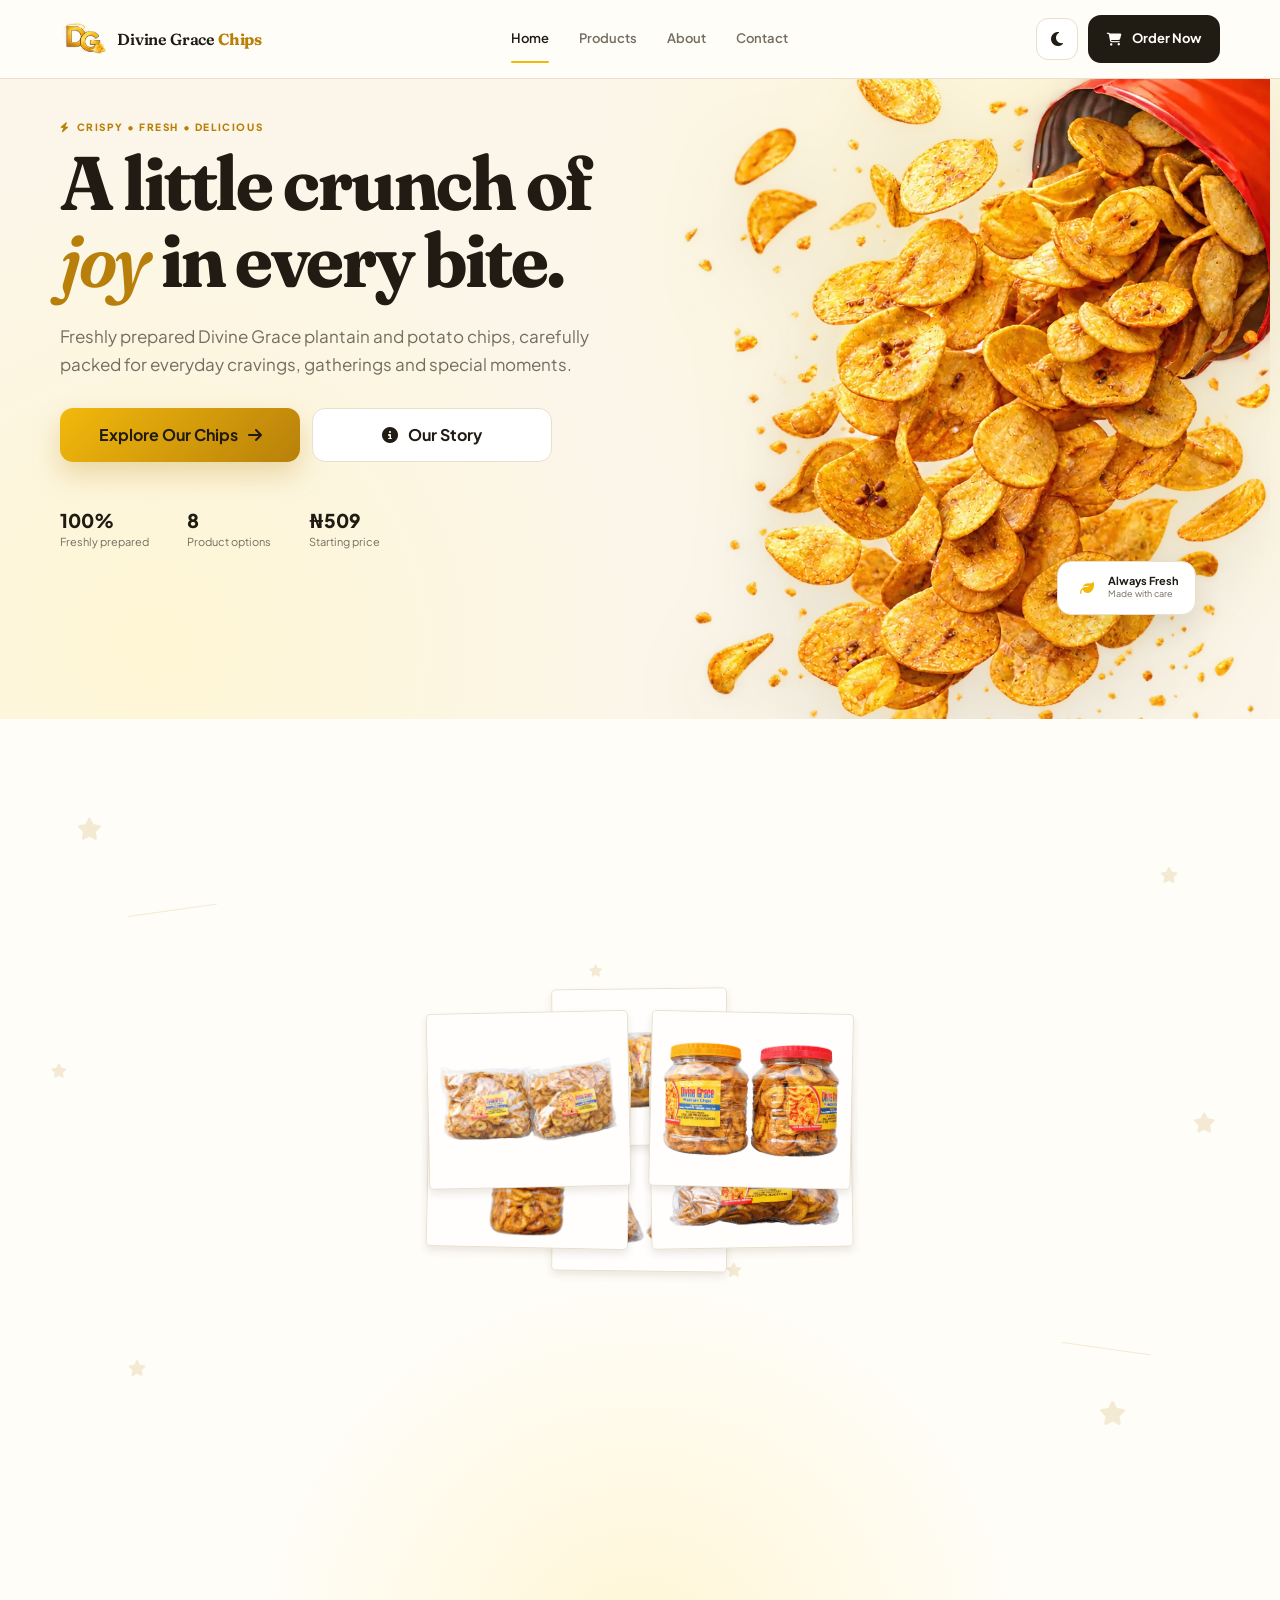
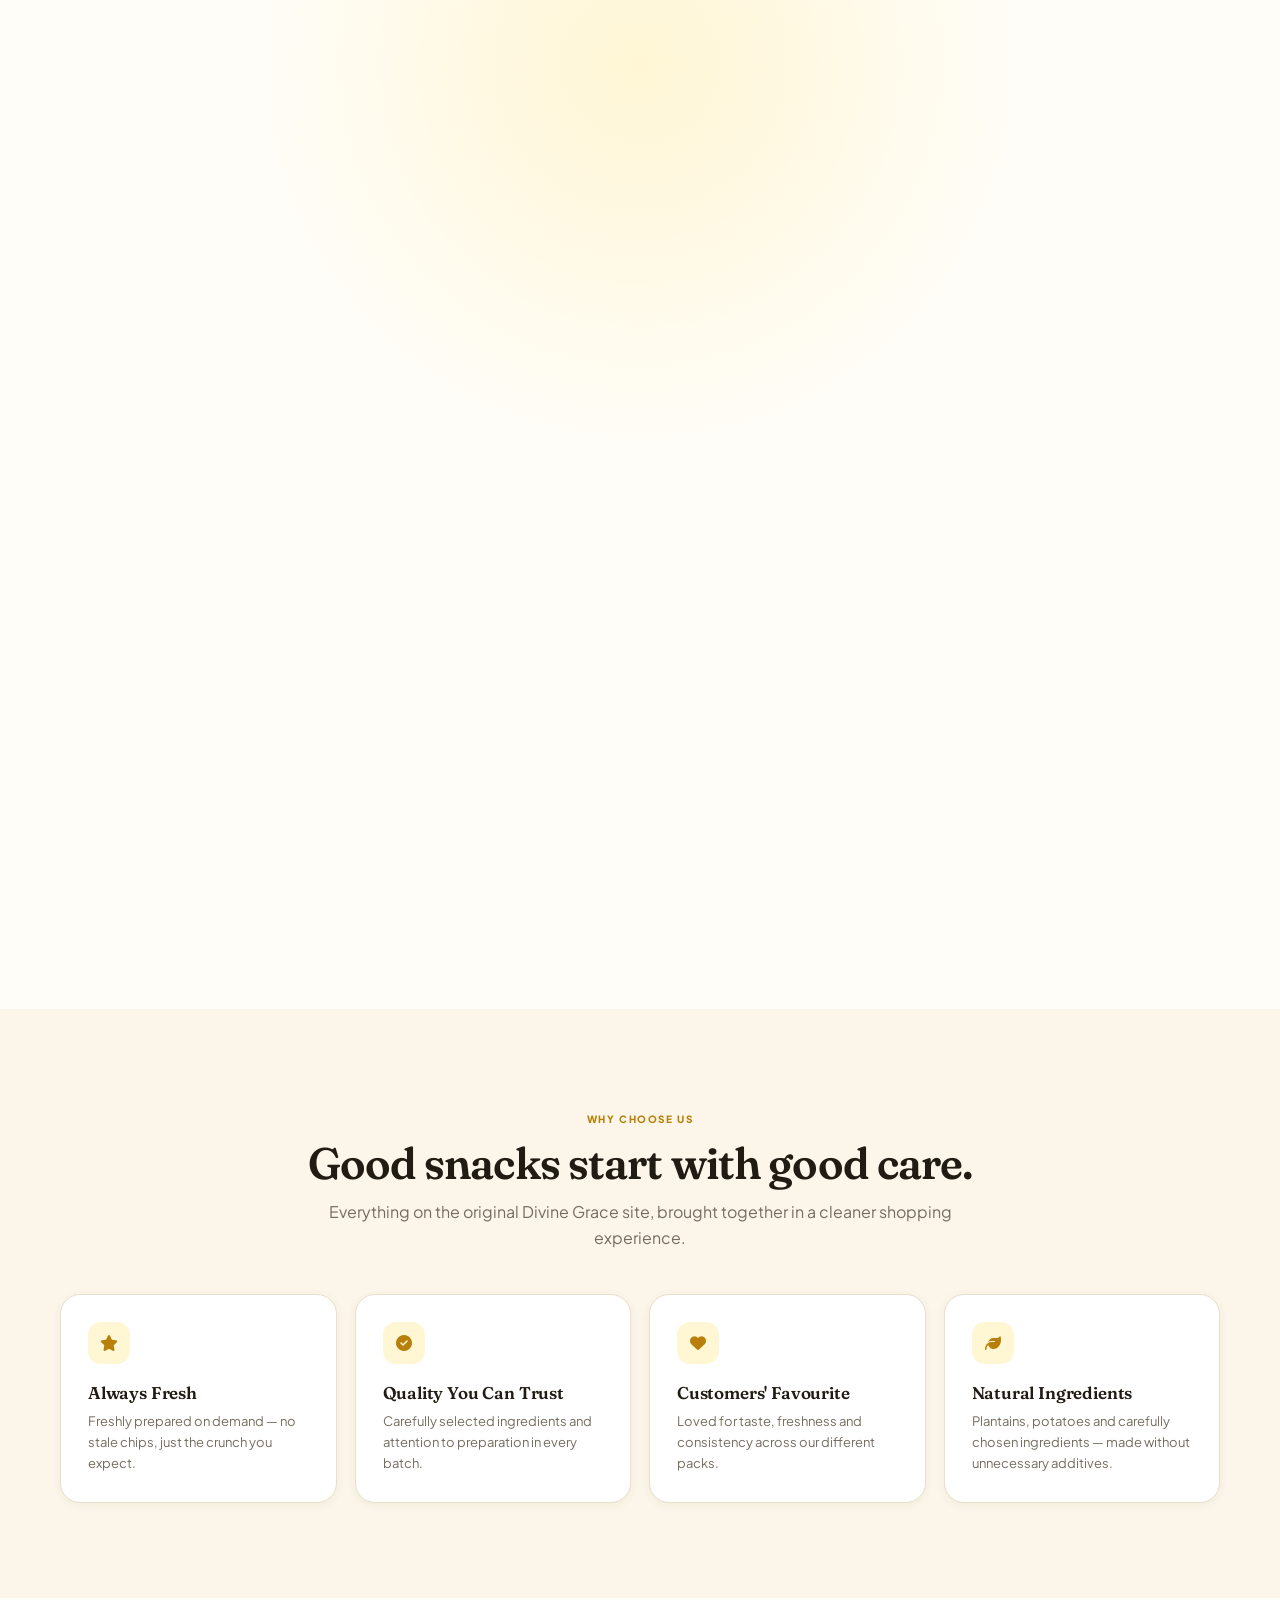
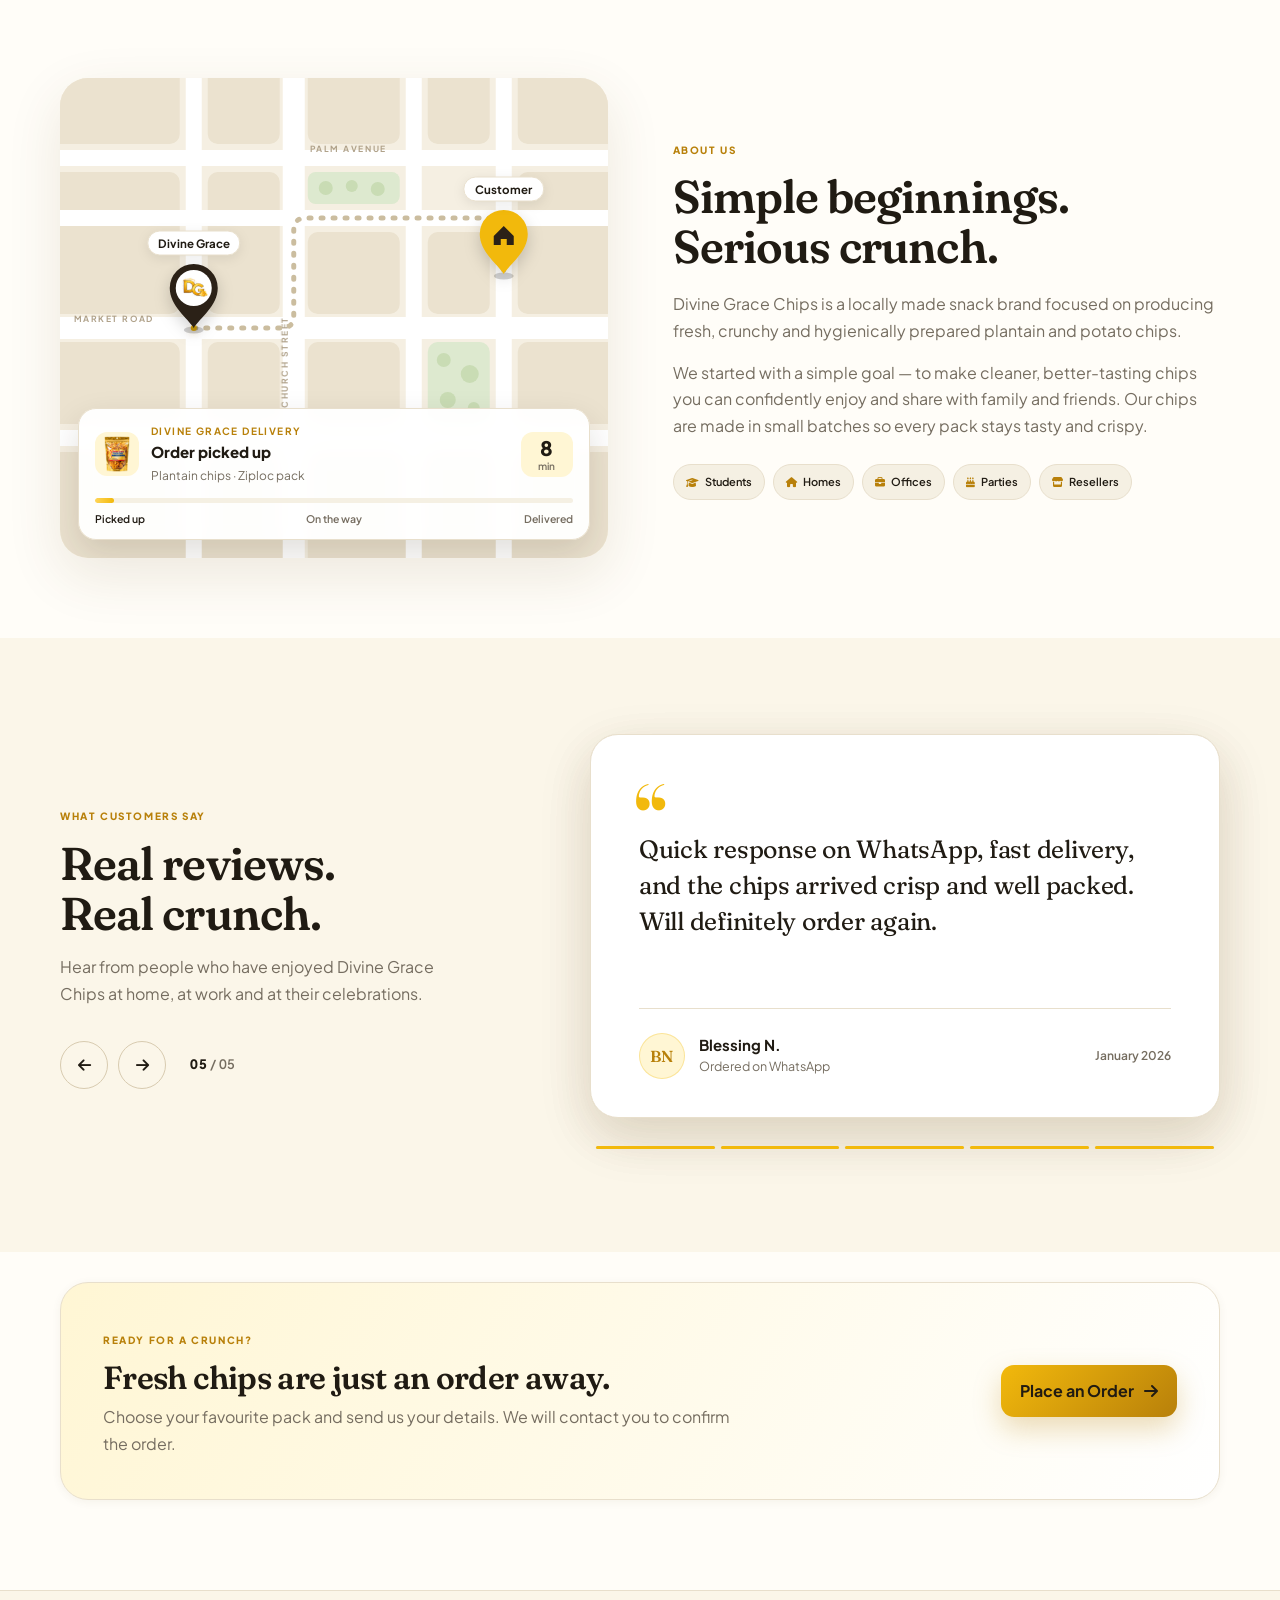
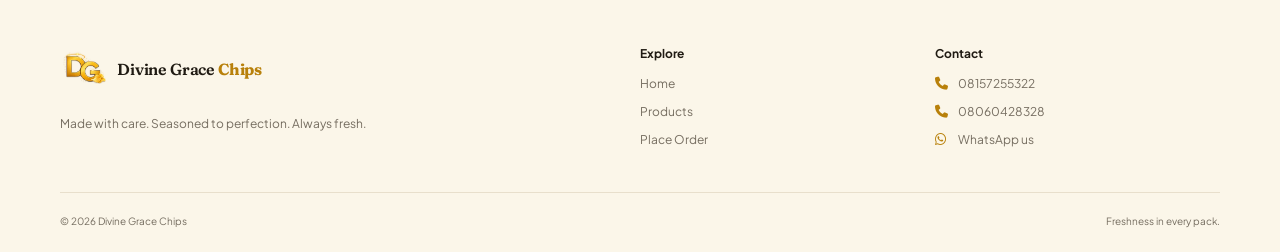
==== commit 743fddb5: "Delivery pop-up: show only the delivery time and orders-close date (no pickup line) Co-Authored-By: " ====
--- a/index.html
+++ b/index.html
@@ -34,7 +34,7 @@
   <link rel="preconnect" href="https://fonts.gstatic.com" crossorigin>
   <link href="https://fonts.googleapis.com/css2?family=Fraunces:ital,opsz,wght,SOFT@0,9..144,400..800,0..100;1,9..144,400..800,0..100&family=Plus+Jakarta+Sans:ital,wght@0,400..800;1,400..800&display=swap" rel="stylesheet">
   <link rel="stylesheet" href="https://cdnjs.cloudflare.com/ajax/libs/font-awesome/6.5.2/css/all.min.css">
-  <link rel="stylesheet" href="style.css?v=20261126">
+  <link rel="stylesheet" href="style.css?v=20261126b">
 </head>
 <body class="home-page has-bottom-nav">
   <!-- ===== HEADER ===== -->
@@ -417,7 +417,7 @@
     </button>
   </nav>
 
-  <script src="stock.js?v=20261126"></script>
-  <script src="script.js?v=20261126"></script>
+  <script src="stock.js?v=20261126b"></script>
+  <script src="script.js?v=20261126b"></script>
 </body>
 </html>
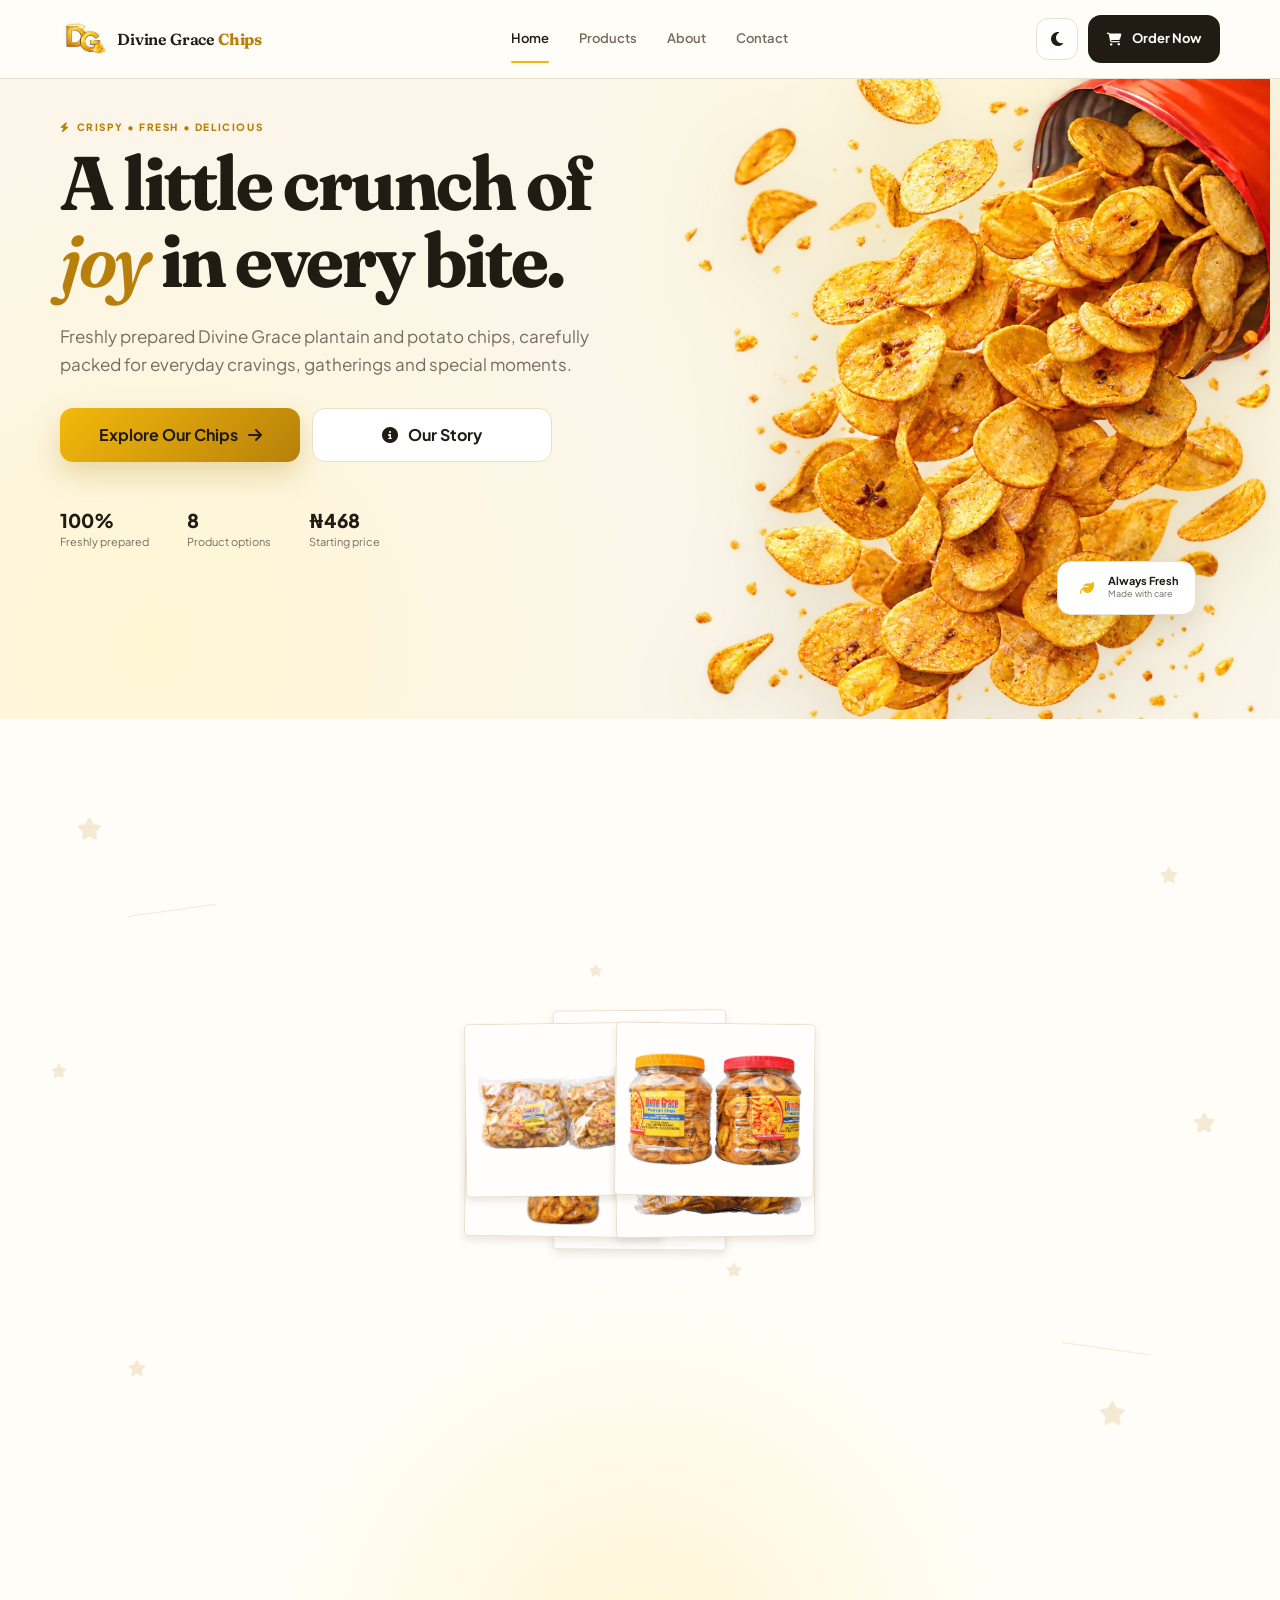
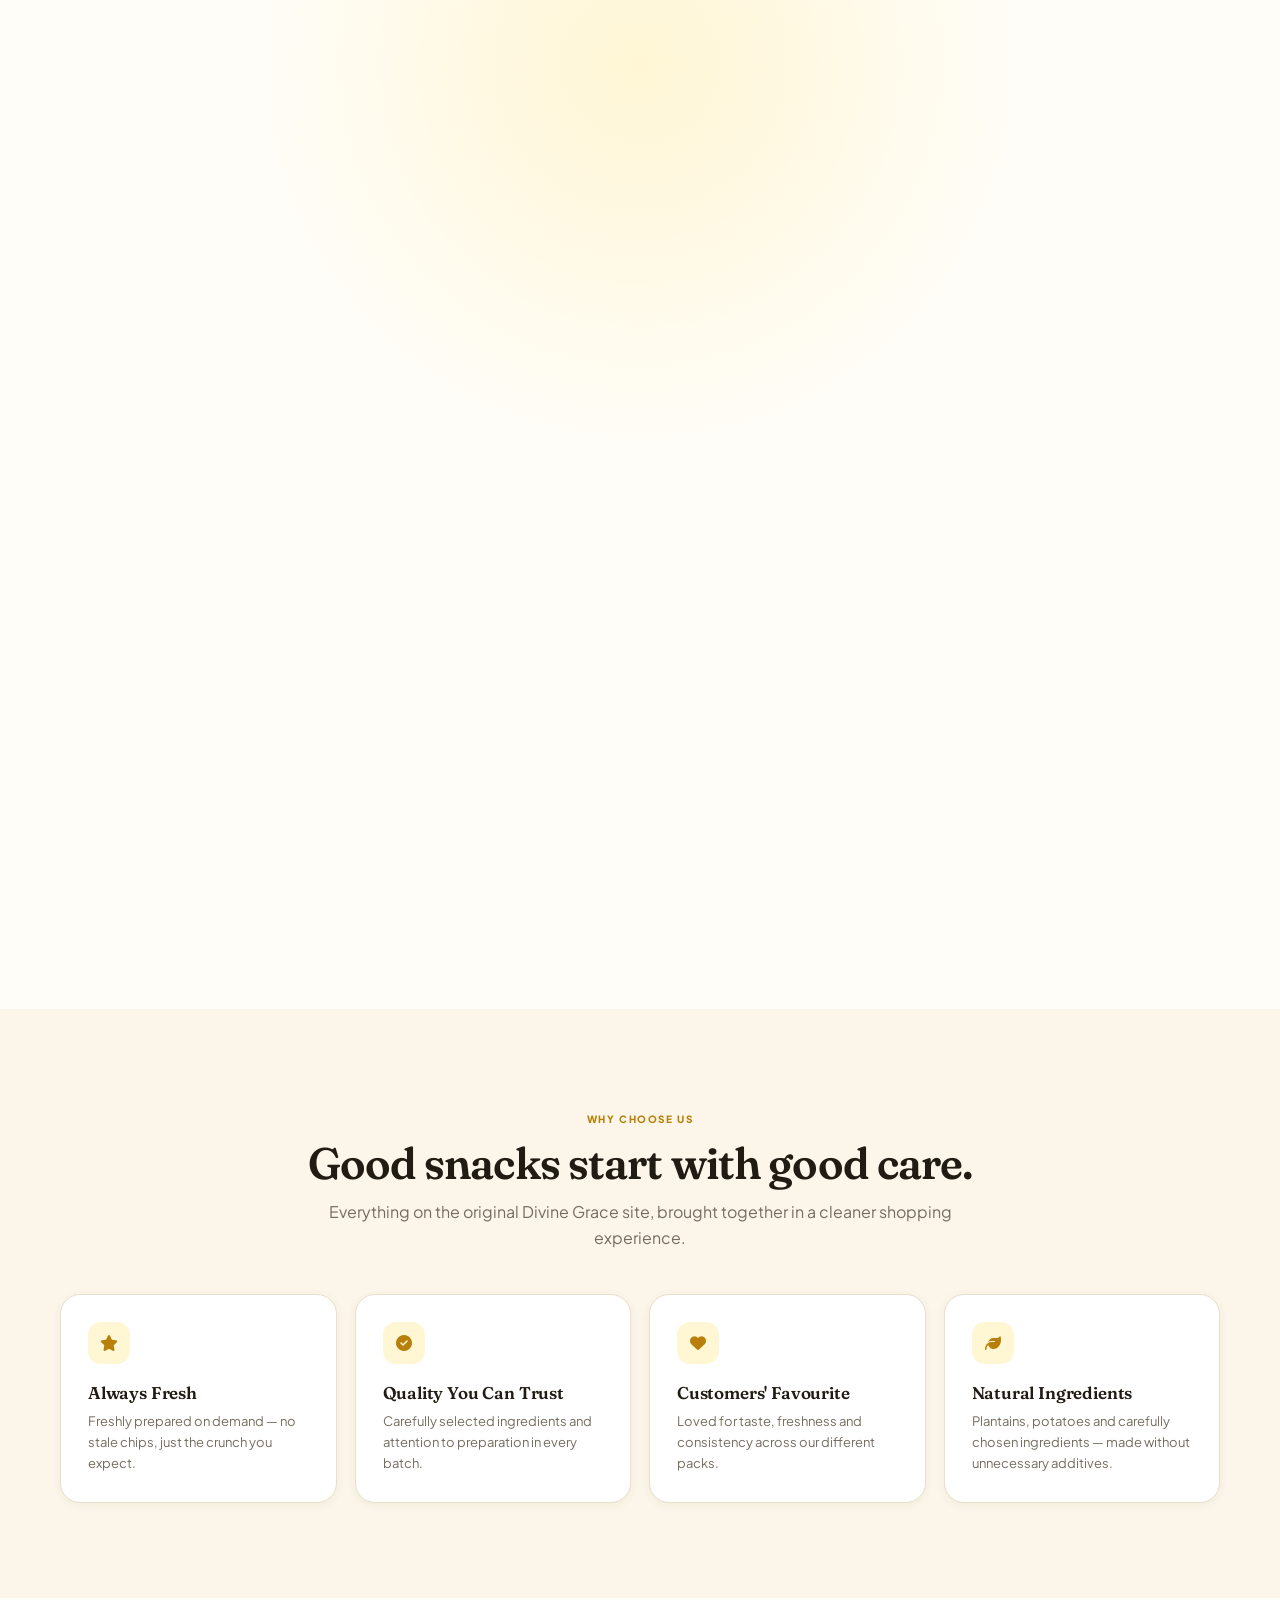
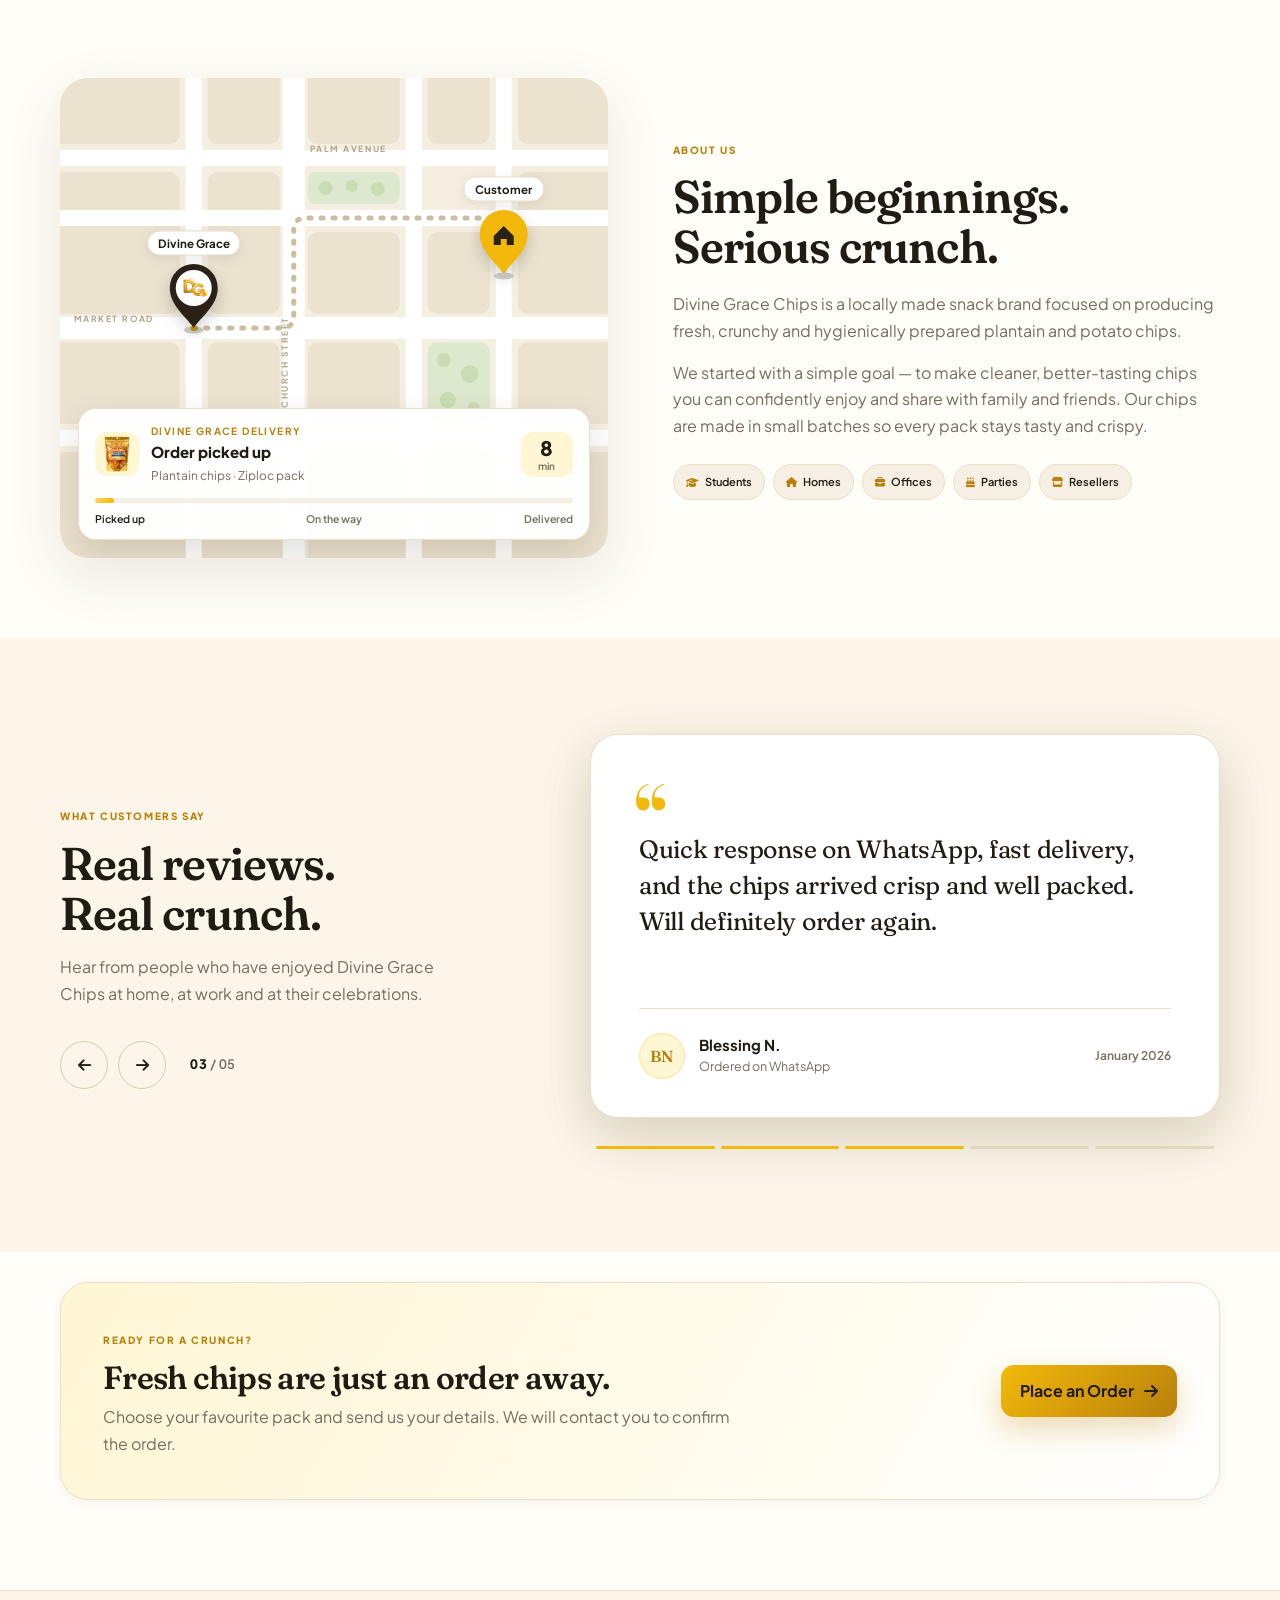
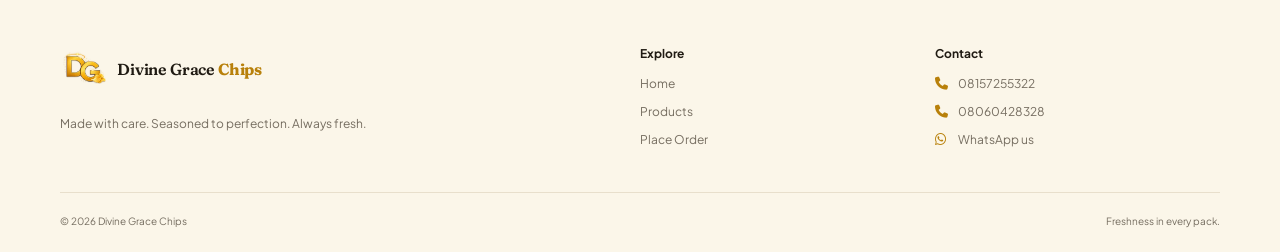
==== commit 922d2c06: "Shorter helper text in the admin and shop; remove notes that aren't needed Co-Authored-By: Claude Op" ====
--- a/index.html
+++ b/index.html
@@ -34,7 +34,7 @@
   <link rel="preconnect" href="https://fonts.gstatic.com" crossorigin>
   <link href="https://fonts.googleapis.com/css2?family=Fraunces:ital,opsz,wght,SOFT@0,9..144,400..800,0..100;1,9..144,400..800,0..100&family=Plus+Jakarta+Sans:ital,wght@0,400..800;1,400..800&display=swap" rel="stylesheet">
   <link rel="stylesheet" href="https://cdnjs.cloudflare.com/ajax/libs/font-awesome/6.5.2/css/all.min.css">
-  <link rel="stylesheet" href="style.css?v=20261126b">
+  <link rel="stylesheet" href="style.css?v=20261126c">
 </head>
 <body class="home-page has-bottom-nav">
   <!-- ===== HEADER ===== -->
@@ -417,7 +417,7 @@
     </button>
   </nav>
 
-  <script src="stock.js?v=20261126b"></script>
-  <script src="script.js?v=20261126b"></script>
+  <script src="stock.js?v=20261126c"></script>
+  <script src="script.js?v=20261126c"></script>
 </body>
 </html>
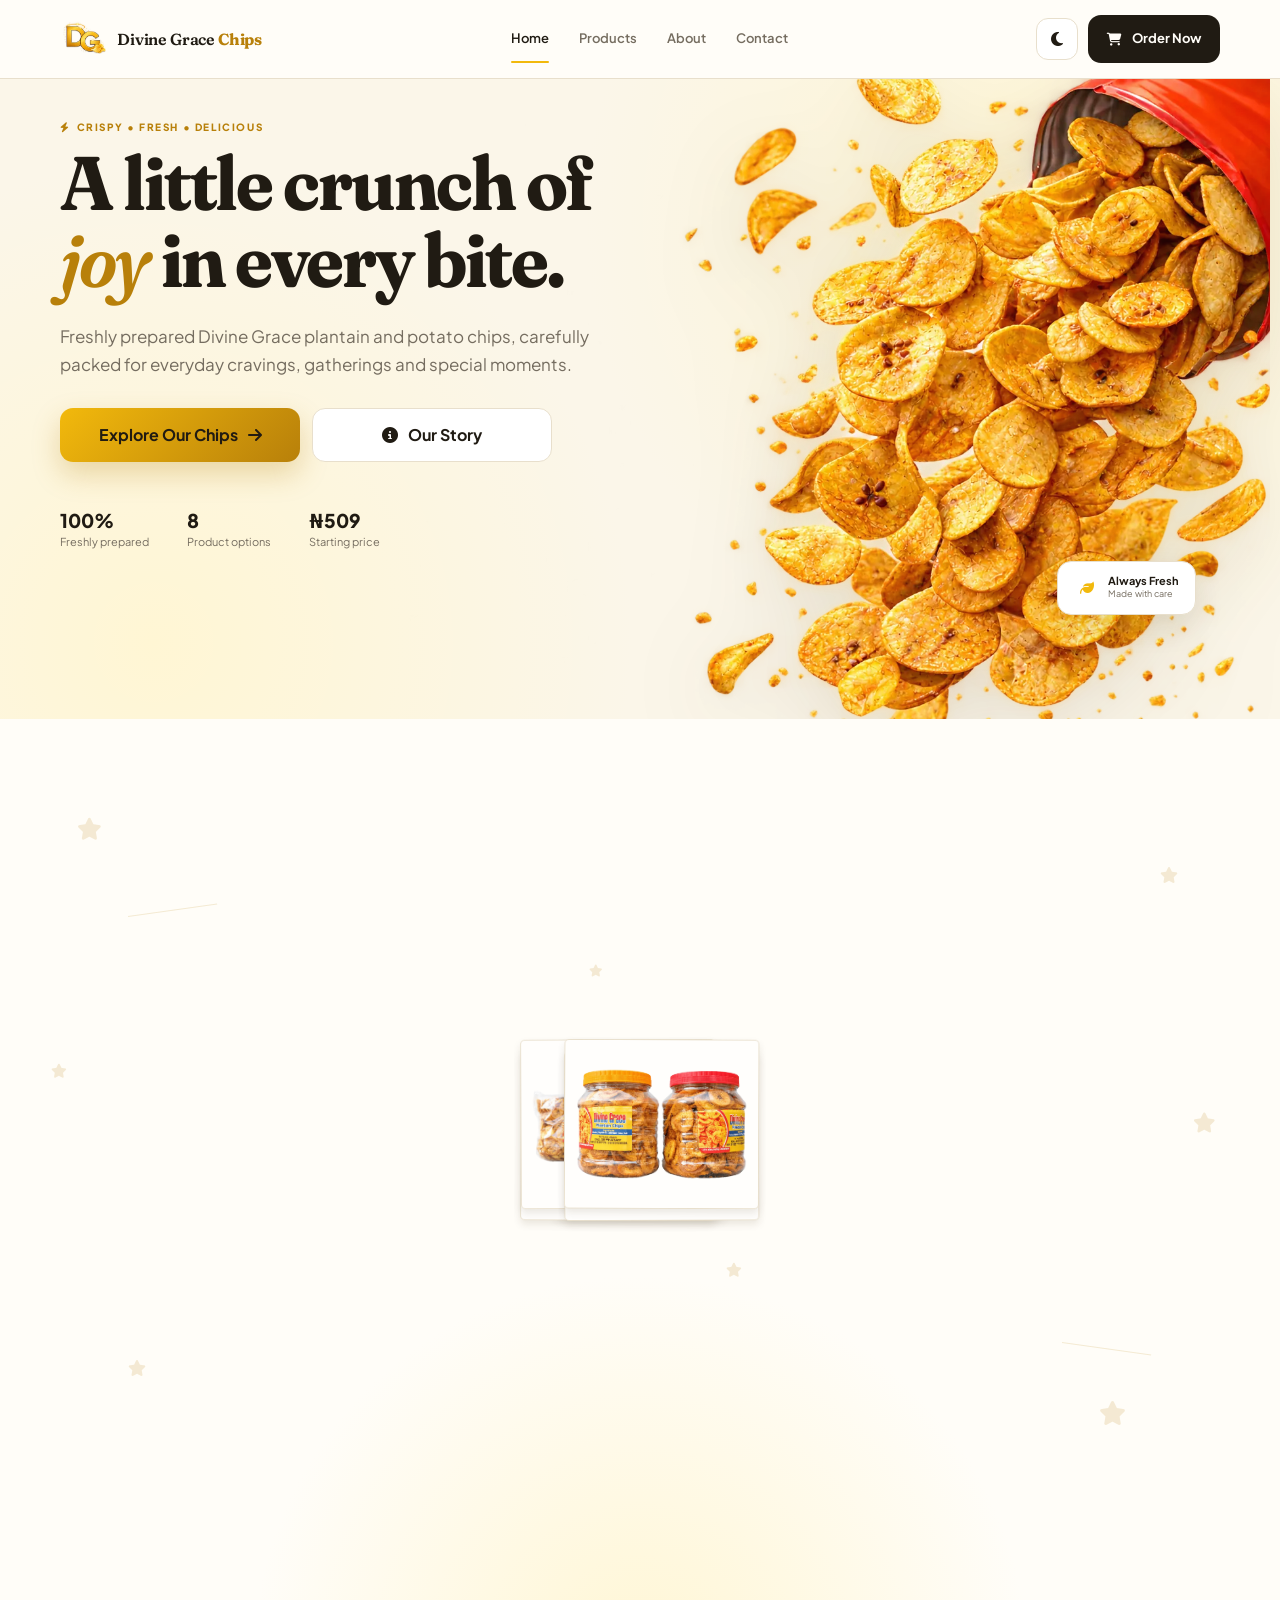
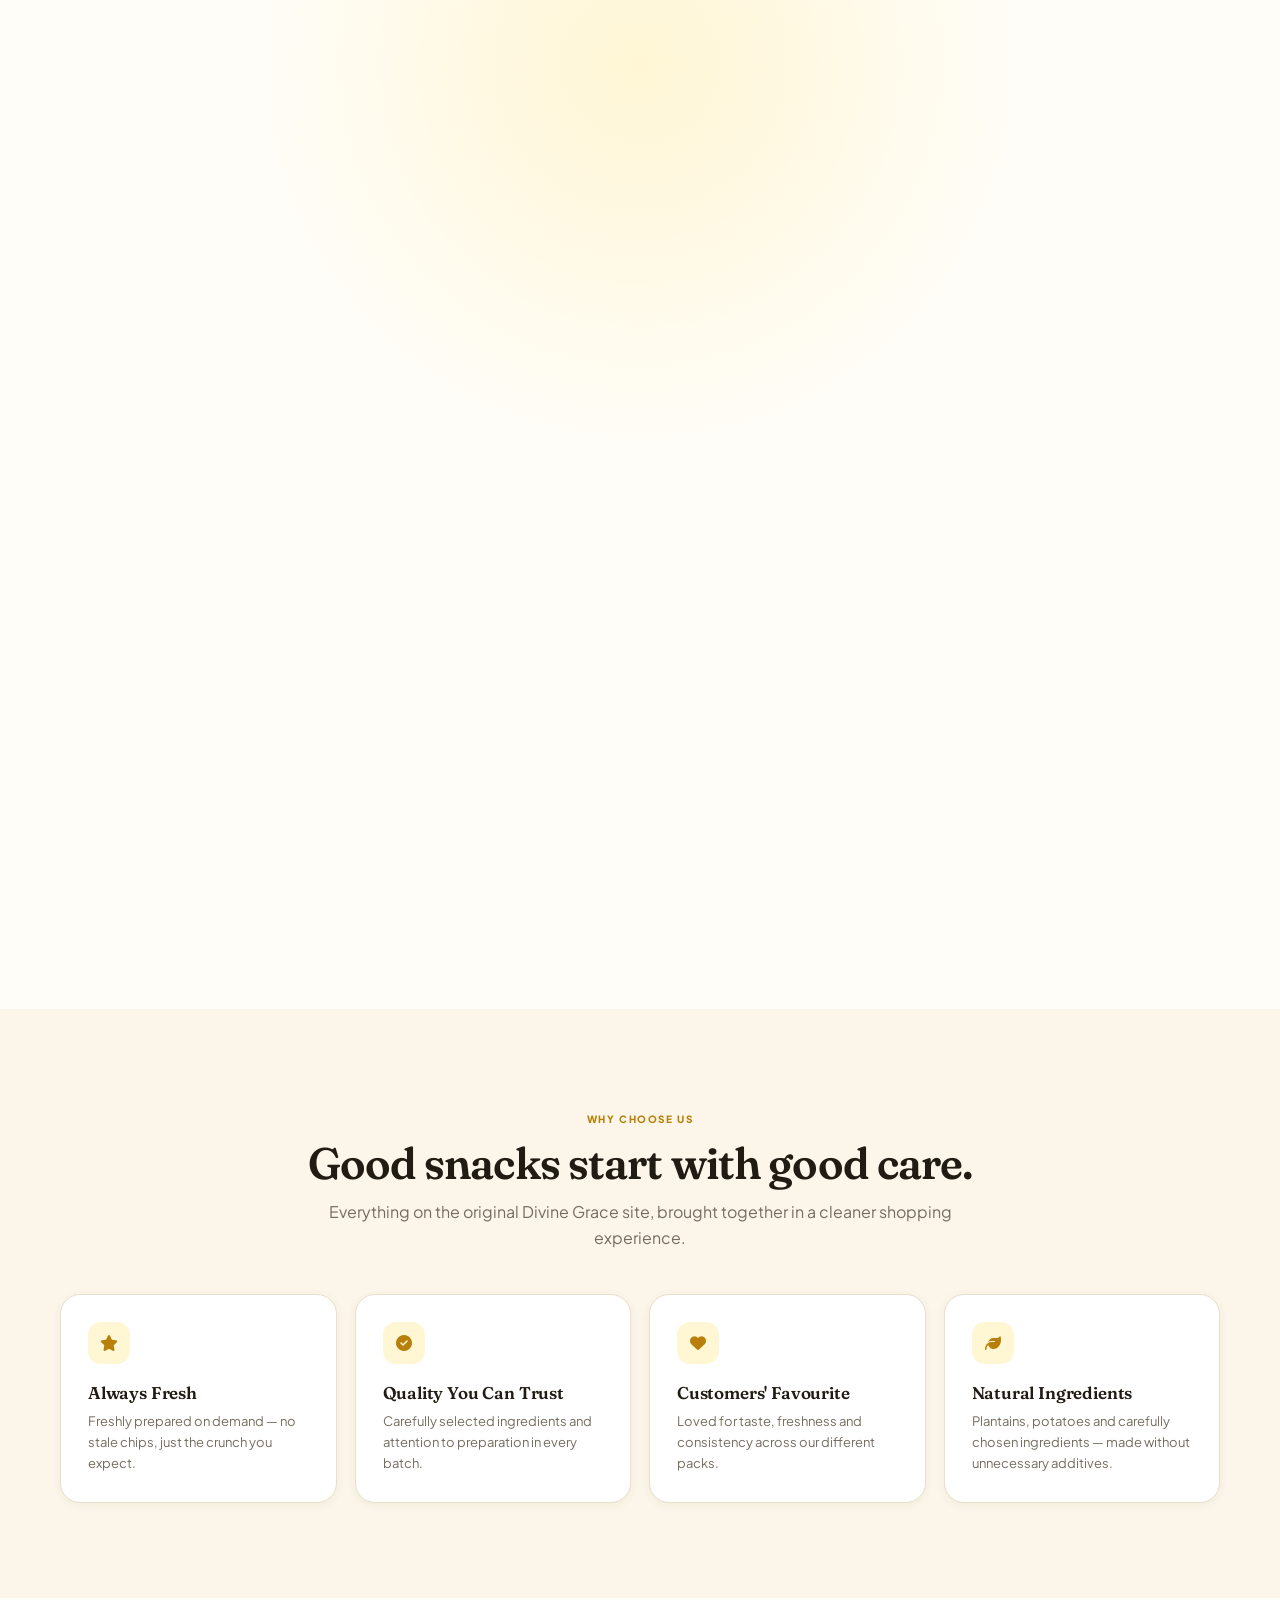
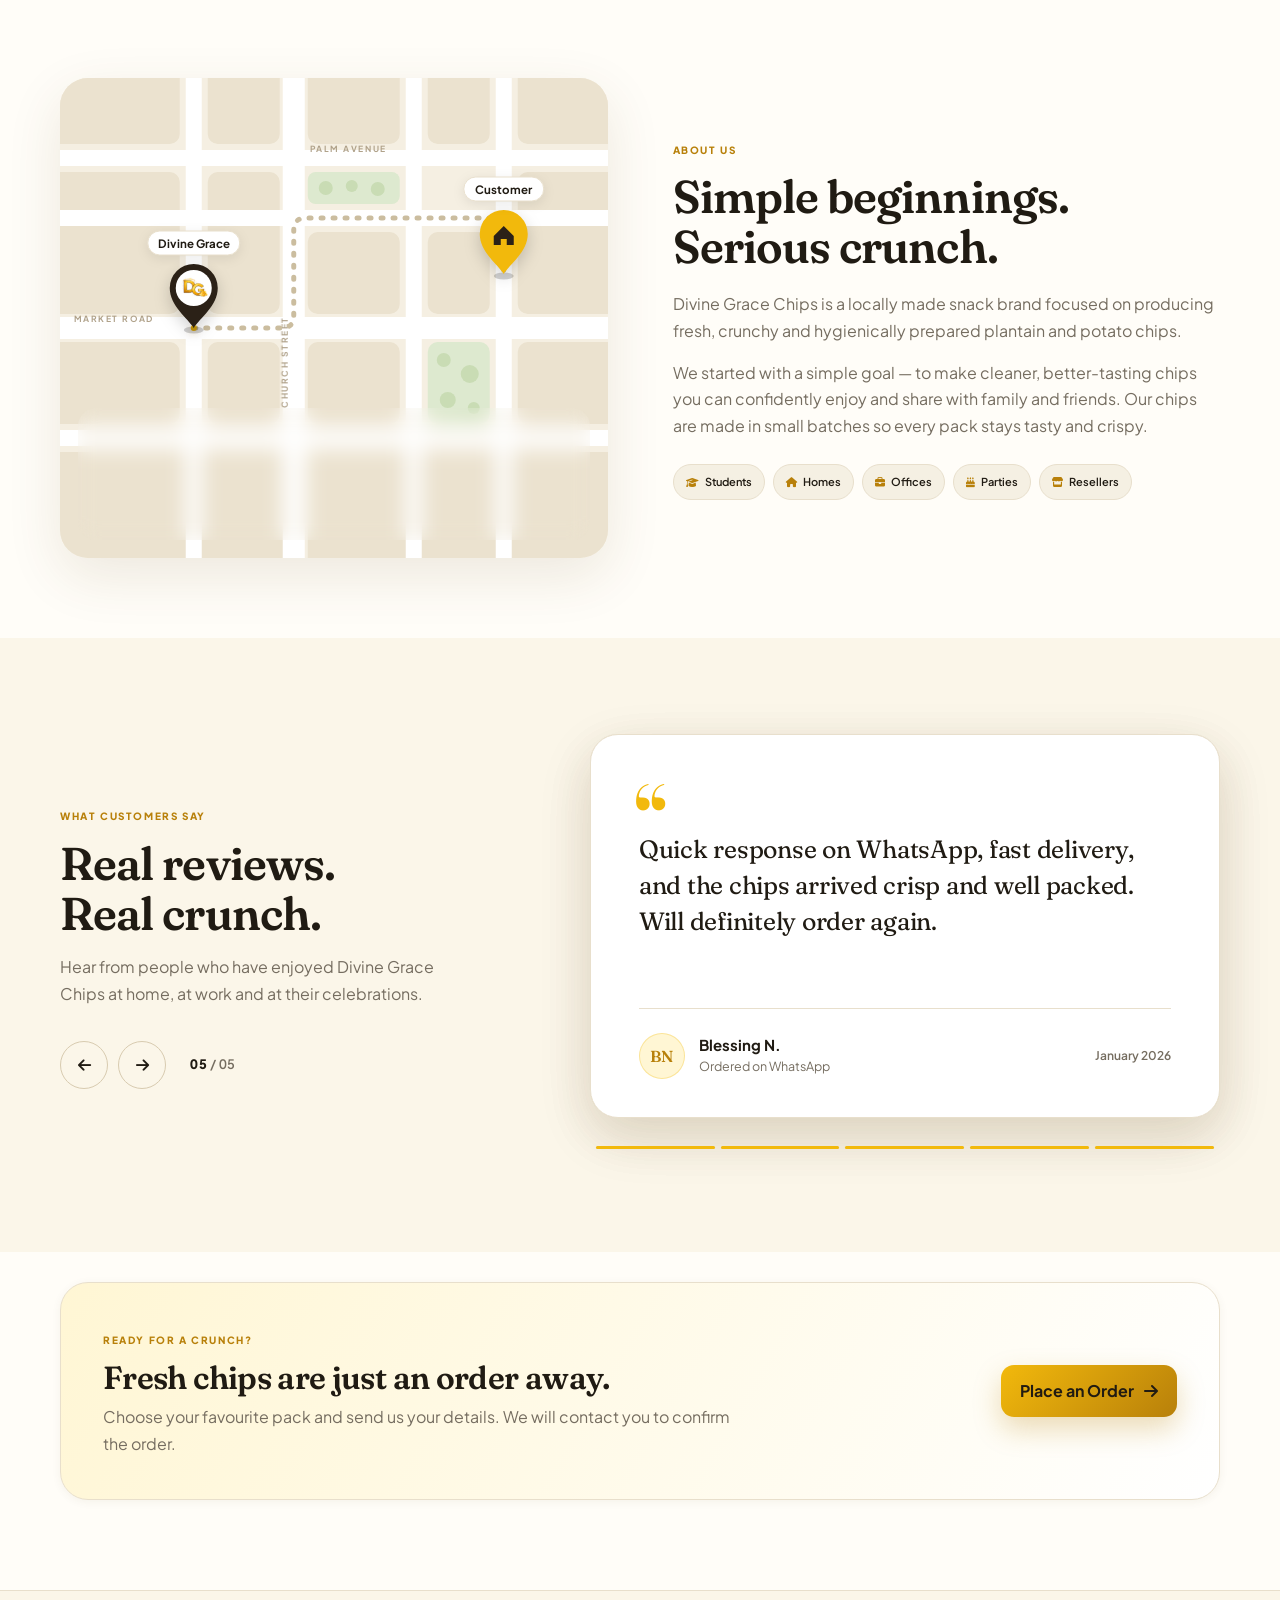
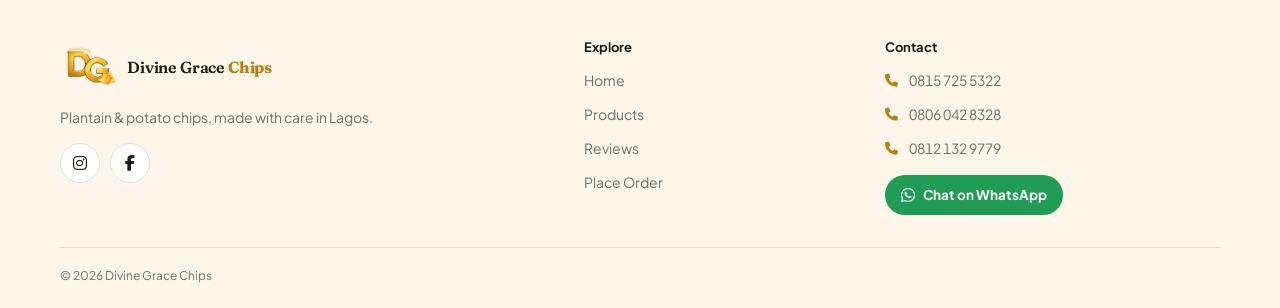
==== commit 4ca6d42e: "New footer: three-column layout, compact on phones, next-delivery line, third phone number, WhatsApp" ====
--- a/index.html
+++ b/index.html
@@ -34,7 +34,7 @@
   <link rel="preconnect" href="https://fonts.gstatic.com" crossorigin>
   <link href="https://fonts.googleapis.com/css2?family=Fraunces:ital,opsz,wght,SOFT@0,9..144,400..800,0..100;1,9..144,400..800,0..100&family=Plus+Jakarta+Sans:ital,wght@0,400..800;1,400..800&display=swap" rel="stylesheet">
   <link rel="stylesheet" href="https://cdnjs.cloudflare.com/ajax/libs/font-awesome/6.5.2/css/all.min.css">
-  <link rel="stylesheet" href="style.css?v=20261126c">
+  <link rel="stylesheet" href="style.css?v=20261126d">
 </head>
 <body class="home-page has-bottom-nav">
   <!-- ===== HEADER ===== -->
@@ -362,40 +362,46 @@
   </main>
 
   <!-- ===== FOOTER ===== -->
-  <footer>
+  <footer class="site-footer">
     <div class="container footer-grid">
-      <div>
-        <a class="logo" href="index.html" aria-label="Divine Grace Chips home">
+      <div class="footer-brand">
+        <a class="logo footer-logo" href="index.html" aria-label="Divine Grace Chips home">
           <img src="asset/logo.webp" alt="Divine Grace Chips" class="logo-image">
           <span class="logo-text">Divine Grace <strong>Chips</strong></span>
         </a>
-        <p>Made with care. Seasoned to perfection. Always fresh.</p>
-      </div>
-      <div>
+        <p class="footer-tagline">Plantain &amp; potato chips, made with care in Lagos.</p>
+        <p class="footer-batch" data-footer-batch hidden>
+          <i class="fa-solid fa-truck-fast" aria-hidden="true"></i>
+          <span></span>
+        </p>
+        <!-- SOCIAL LINKS: replace each href="#" with the page address and delete data-soon -->
+        <div class="footer-social">
+          <a href="#" data-soon target="_blank" rel="noopener noreferrer" aria-label="Instagram (coming soon)" title="Instagram: coming soon"><i class="fa-brands fa-instagram" aria-hidden="true"></i></a>
+          <a href="#" data-soon target="_blank" rel="noopener noreferrer" aria-label="Facebook (coming soon)" title="Facebook: coming soon"><i class="fa-brands fa-facebook-f" aria-hidden="true"></i></a>
+        </div>
+      </div>
+
+      <nav class="footer-col footer-explore" aria-label="Footer">
         <h4>Explore</h4>
         <a href="index.html">Home</a>
         <a href="products.html">Products</a>
+        <a href="index.html#reviews">Reviews</a>
         <a href="order.html">Place Order</a>
-      </div>
-      <div>
+      </nav>
+
+      <div class="footer-col footer-contact">
         <h4>Contact</h4>
-        <a class="contact-link" href="tel:08157255322">
-          <i class="fa-solid fa-phone" aria-hidden="true"></i>
-          <span>08157255322</span>
-        </a>
-        <a class="contact-link" href="tel:08060428328">
-          <i class="fa-solid fa-phone" aria-hidden="true"></i>
-          <span>08060428328</span>
-        </a>
-        <a class="contact-link" href="https://wa.me/2348157255322" target="_blank" rel="noopener noreferrer">
+        <a class="contact-link" href="tel:+2348157255322"><i class="fa-solid fa-phone" aria-hidden="true"></i><span>0815 725 5322</span></a>
+        <a class="contact-link" href="tel:+2348060428328"><i class="fa-solid fa-phone" aria-hidden="true"></i><span>0806 042 8328</span></a>
+        <a class="contact-link" href="tel:+2348121329779"><i class="fa-solid fa-phone" aria-hidden="true"></i><span>0812 132 9779</span></a>
+        <a class="footer-wa" href="https://wa.me/2348157255322" target="_blank" rel="noopener noreferrer">
           <i class="fa-brands fa-whatsapp" aria-hidden="true"></i>
-          <span>WhatsApp us</span>
+          <span>Chat on WhatsApp</span>
         </a>
       </div>
     </div>
     <div class="container footer-bottom">
       <span>© <span id="year"></span> Divine Grace Chips</span>
-      <span>Freshness in every pack.</span>
     </div>
   </footer>
   <!-- ===== MOBILE BOTTOM NAV (appears on scroll) ===== -->
@@ -417,7 +423,7 @@
     </button>
   </nav>
 
-  <script src="stock.js?v=20261126c"></script>
-  <script src="script.js?v=20261126c"></script>
+  <script src="stock.js?v=20261126d"></script>
+  <script src="script.js?v=20261126d"></script>
 </body>
 </html>
--- a/style.css
+++ b/style.css
@@ -2893,11 +2893,14 @@
   }
 }
 
-/* ---------- 19. FOOTER ---------- */
+/* ---------- 19. FOOTER ----------
+   Laptop & tablet: brand | Explore | Contact in three columns.
+   Phone: no logo (the header already shows it) and no Explore links
+   (the bottom bar covers them): brand line, socials, then Contact. */
 footer {
   background: var(--background-soft);
   color: var(--text);
-  padding: 55px 0 22px;
+  padding: 48px 0 22px;
   border-top: 1px solid var(--border);
   transition: background var(--transition), color var(--transition);
 }
@@ -2910,94 +2913,140 @@
 
 .footer-grid {
   display: grid;
-  grid-template-columns: 1.5fr 0.7fr 0.8fr;
-  gap: 45px;
-  padding-bottom: 35px;
-}
-
-.footer-logo {
-  color: var(--text);
-}
-
-[data-theme="dark"] .footer-logo {
+  grid-template-columns: minmax(0, 1.3fr) minmax(0, 0.7fr) minmax(0, 0.9fr);
+  gap: 40px;
+  padding-bottom: 32px;
+}
+
+.footer-brand { display: grid; gap: 12px; align-content: start; justify-items: start; }
+.footer-logo { color: var(--text); }
+[data-theme="dark"] .footer-logo { color: #fff; }
+
+.footer-tagline {
+  font-size: 14px;
+  line-height: 1.55;
+  max-width: 340px;
+  color: var(--text-muted);
+}
+[data-theme="dark"] .footer-tagline { color: #a8a094; }
+
+.footer-batch {
+  display: inline-flex;
+  align-items: center;
+  gap: 8px;
+  padding: 7px 12px;
+  border-radius: 999px;
+  background: color-mix(in srgb, var(--primary) 14%, transparent);
+  color: var(--text);
+  font-size: 12.5px;
+  font-weight: 600;
+}
+.footer-batch[hidden] { display: none; }
+.footer-batch i { color: var(--primary-dark); }
+[data-theme="dark"] .footer-batch { color: #f1e9da; }
+[data-theme="dark"] .footer-batch i { color: var(--primary); }
+
+.footer-social { display: flex; gap: 10px; margin-top: 2px; }
+.footer-social a {
+  position: relative;
+  width: 40px;
+  height: 40px;
+  display: grid;
+  place-items: center;
+  border-radius: 50%;
+  border: 1px solid var(--border);
+  background: var(--surface);
+  color: var(--text);
+  font-size: 16px;
+  transition: background var(--transition), color var(--transition), border-color var(--transition);
+}
+.footer-social a:hover,
+.footer-social a:focus-visible { background: var(--text); color: var(--background); border-color: var(--text); }
+[data-theme="dark"] .footer-social a { background: #1d1a16; border-color: #2f2b26; color: #e9e1d2; }
+[data-theme="dark"] .footer-social a:hover,
+[data-theme="dark"] .footer-social a:focus-visible { background: var(--primary); color: #14120f; border-color: var(--primary); }
+/* "Coming soon" bubble while the links aren't ready */
+.footer-social a.show-soon::after {
+  content: "Coming soon";
+  position: absolute;
+  top: calc(100% + 8px);
+  left: 50%;
+  transform: translateX(-50%);
+  padding: 5px 9px;
+  border-radius: 8px;
+  background: var(--text);
+  color: var(--background);
+  font: 600 11px var(--font-body);
+  white-space: nowrap;
+  pointer-events: none;
+}
+
+.footer-col { display: grid; align-content: start; justify-items: start; }
+
+.footer-col h4 {
+  color: var(--text);
+  font: 700 13px var(--font-body);
+  margin-bottom: 8px;
+}
+[data-theme="dark"] .footer-col h4 { color: #fff; }
+
+.footer-col > a:not(.footer-wa) {
+  display: flex;
+  align-items: center;
+  min-height: 34px;
+  font-size: 14px;
+  color: var(--text-muted);
+  transition: color var(--transition);
+}
+.footer-col > a:not(.footer-wa):hover { color: var(--primary-dark); }
+[data-theme="dark"] .footer-col > a:not(.footer-wa) { color: #a8a094; }
+[data-theme="dark"] .footer-col > a:not(.footer-wa):hover { color: var(--primary); }
+
+.contact-link { gap: 10px; font-variant-numeric: tabular-nums; }
+.contact-link i { width: 14px; color: var(--primary-dark); font-size: 13px; }
+[data-theme="dark"] .contact-link i { color: var(--primary); }
+
+.footer-wa {
+  display: inline-flex;
+  align-items: center;
+  gap: 8px;
+  margin-top: 10px;
+  padding: 9px 16px;
+  border-radius: 999px;
+  background: #1f9d55;
   color: #fff;
-}
-
-.footer-grid p {
-  font-size: 12px;
-  margin-top: 15px;
-  max-width: 330px;
-  color: var(--text-muted);
-}
-
-[data-theme="dark"] .footer-grid p {
-  color: #9a9186;
-}
-
-.footer-grid h4 {
-  color: var(--text);
-  font: 700 12px var(--font-body);
-  margin-bottom: 13px;
-}
-
-[data-theme="dark"] .footer-grid h4 {
-  color: #fff;
-}
-
-.footer-grid > div > a:not(.logo) {
-  display: block;
-  font-size: 12px;
-  margin: 8px 0;
-  color: var(--text-muted);
-  transition: color var(--transition);
-}
-
-.footer-grid > div > a:hover {
-  color: var(--primary-dark);
-}
-
-[data-theme="dark"] .footer-grid > div > a:not(.logo) {
-  color: #9a9186;
-}
-
-[data-theme="dark"] .footer-grid > div > a:hover {
-  color: var(--primary);
-}
+  font-size: 13.5px;
+  font-weight: 700;
+  transition: background var(--transition), transform var(--transition);
+}
+.footer-wa i { font-size: 16px; }
+.footer-wa:hover { background: #178347; transform: translateY(-1px); }
 
 .footer-bottom {
   border-top: 1px solid var(--border);
-  padding-top: 20px;
+  padding-top: 18px;
   display: flex;
   justify-content: space-between;
-  font-size: 10px;
   gap: 15px;
-  flex-wrap: wrap;
-  color: var(--text-muted);
-}
-
-[data-theme="dark"] .footer-bottom {
-  border-top-color: #2a2724;
-  color: #7e766a;
-}
-
-.contact-link {
-  display: flex !important;
-  align-items: center;
-  gap: 9px;
-}
-
-.contact-link i {
-  width: 14px;
-  color: var(--primary-dark);
-  font-size: 13px;
-}
-
-[data-theme="dark"] .contact-link i {
-  color: var(--primary);
-}
-
-.contact-link:hover i {
-  color: var(--primary);
+  font-size: 12px;
+  color: var(--text-muted);
+}
+[data-theme="dark"] .footer-bottom { border-top-color: #2a2724; color: #7e766a; }
+
+/* tablet: keep three columns, a little tighter */
+@media (max-width: 980px) {
+  .footer-grid { gap: 28px; grid-template-columns: minmax(0, 1.2fr) minmax(0, 0.7fr) minmax(0, 1fr); }
+}
+
+/* phone: compact */
+@media (max-width: 700px) {
+  footer { padding-top: 32px; }
+  .footer-grid { grid-template-columns: minmax(0, 1fr); gap: 24px; padding-bottom: 22px; }
+  .footer-logo, .footer-explore { display: none; }
+  .footer-col > a:not(.footer-wa) { min-height: 44px; font-size: 15px; }
+  .footer-contact { grid-template-columns: minmax(0, 1fr); width: 100%; }
+  .footer-wa { justify-self: stretch; justify-content: center; padding: 12px 16px; font-size: 15px; }
+  .footer-social a { width: 44px; height: 44px; }
 }
 
 /* ---------- 20. ANIMATIONS ---------- */
@@ -3026,10 +3075,6 @@
   .about-grid,
   .order-grid {
     grid-template-columns: 1fr;
-  }
-
-  .footer-grid {
-    grid-template-columns: 1fr 1fr;
   }
 
   .desktop-nav {
@@ -3394,14 +3439,6 @@
 
   .cta-card h2 {
     font-size: 27px;
-  }
-
-  .footer-grid {
-    grid-template-columns: 1fr;
-  }
-
-  .footer-bottom {
-    flex-direction: column;
   }
 
   .order-summary,
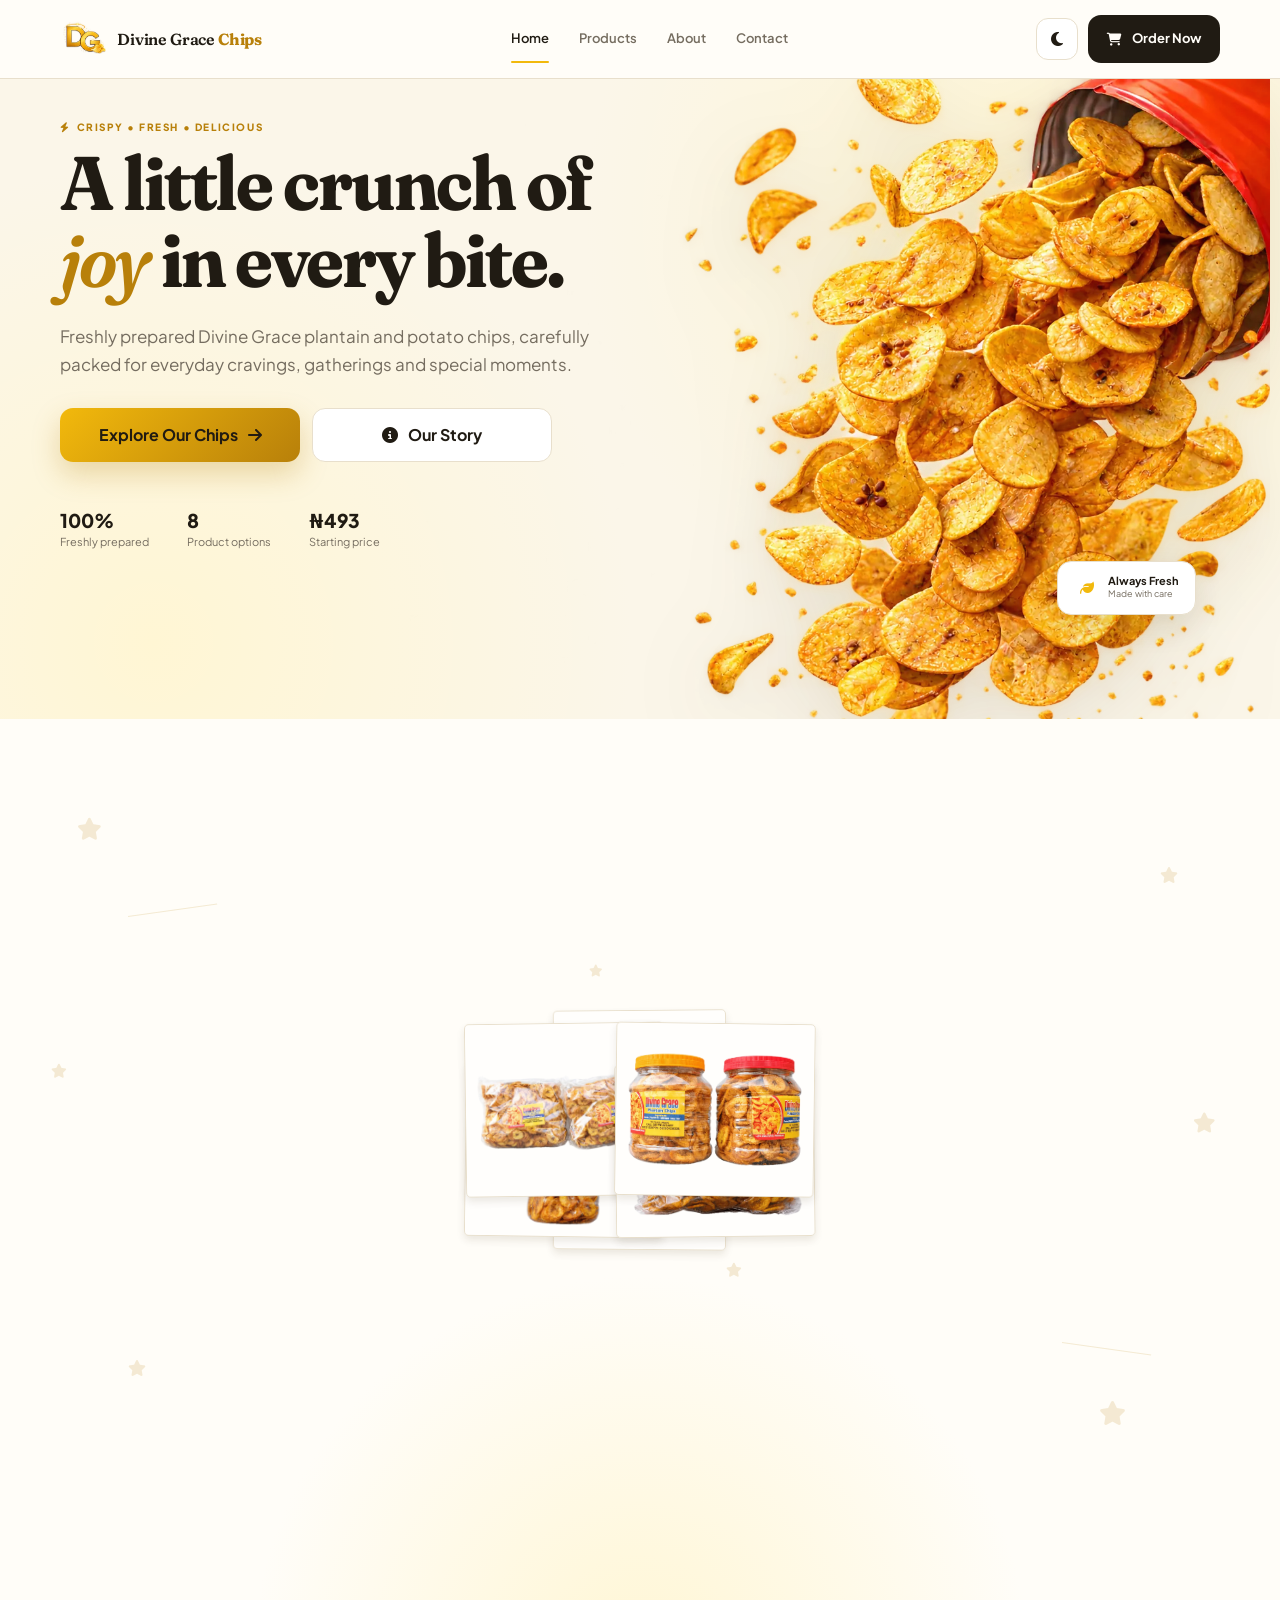
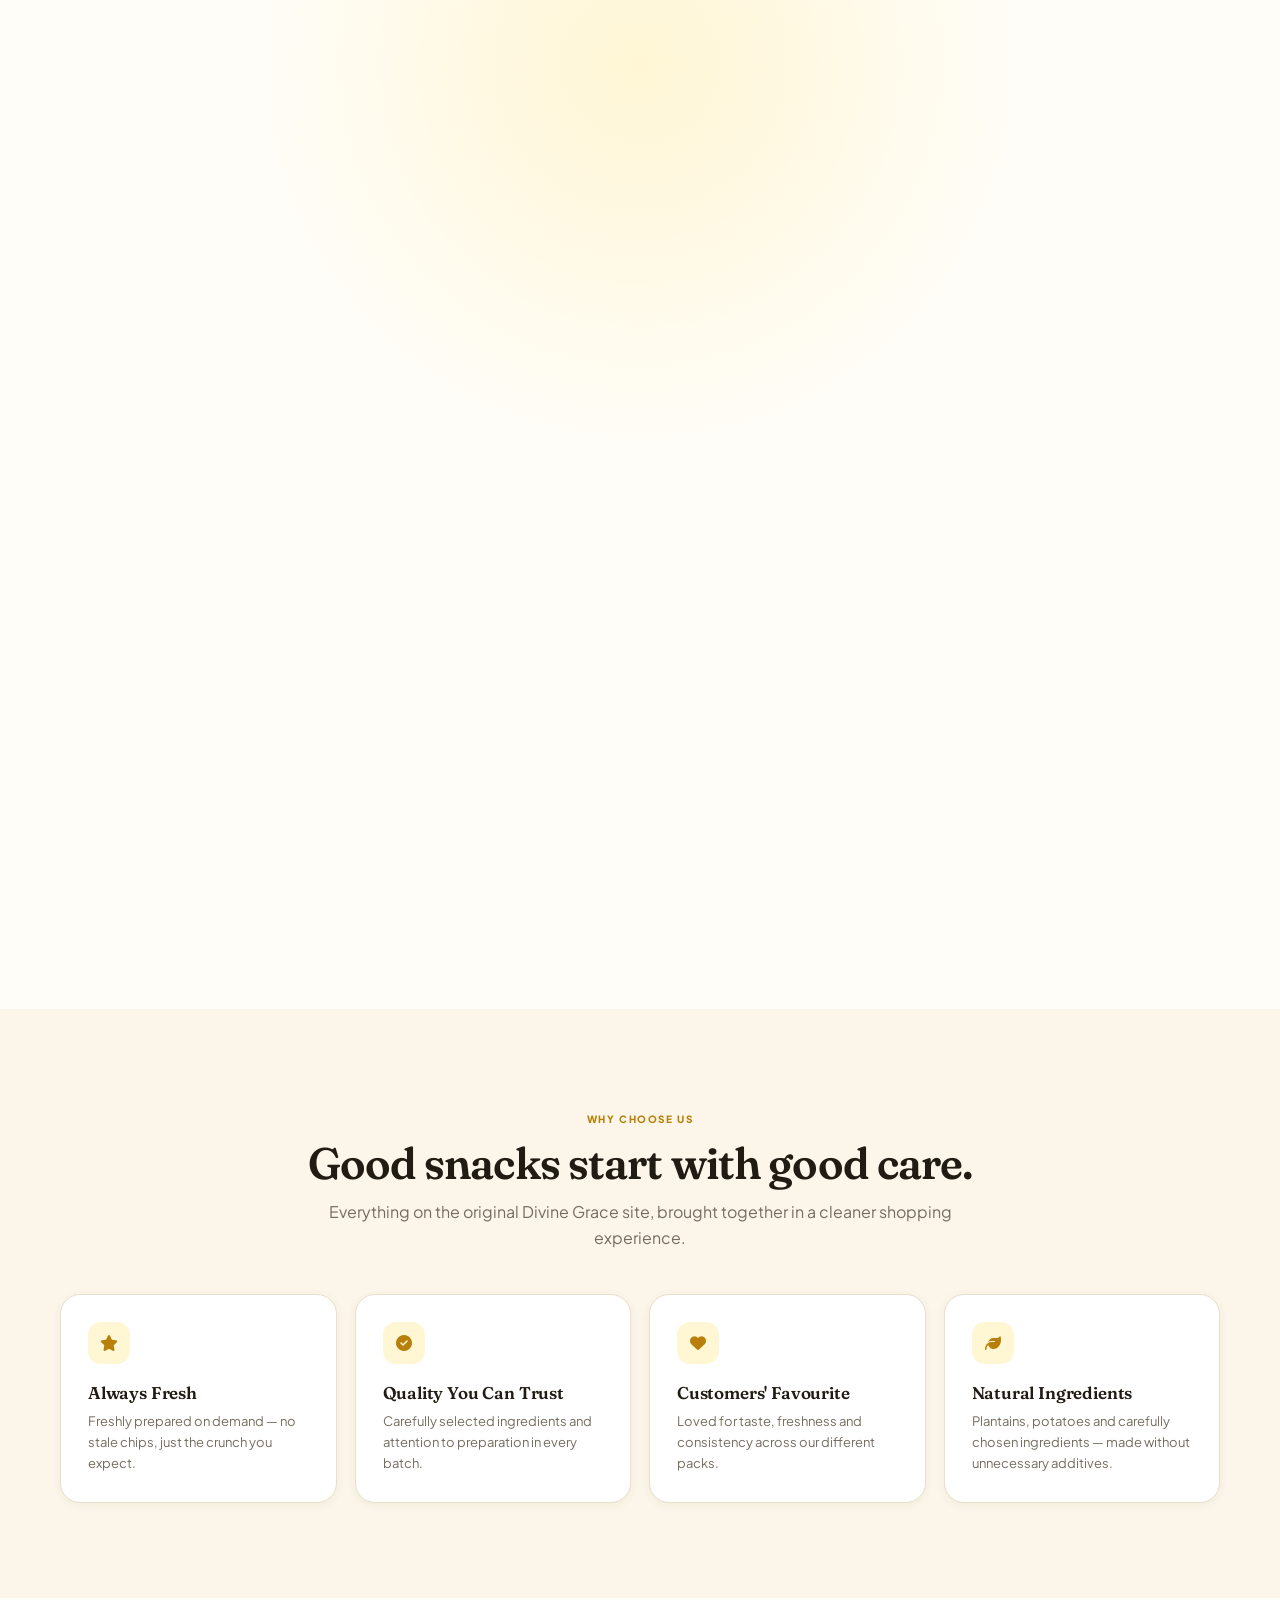
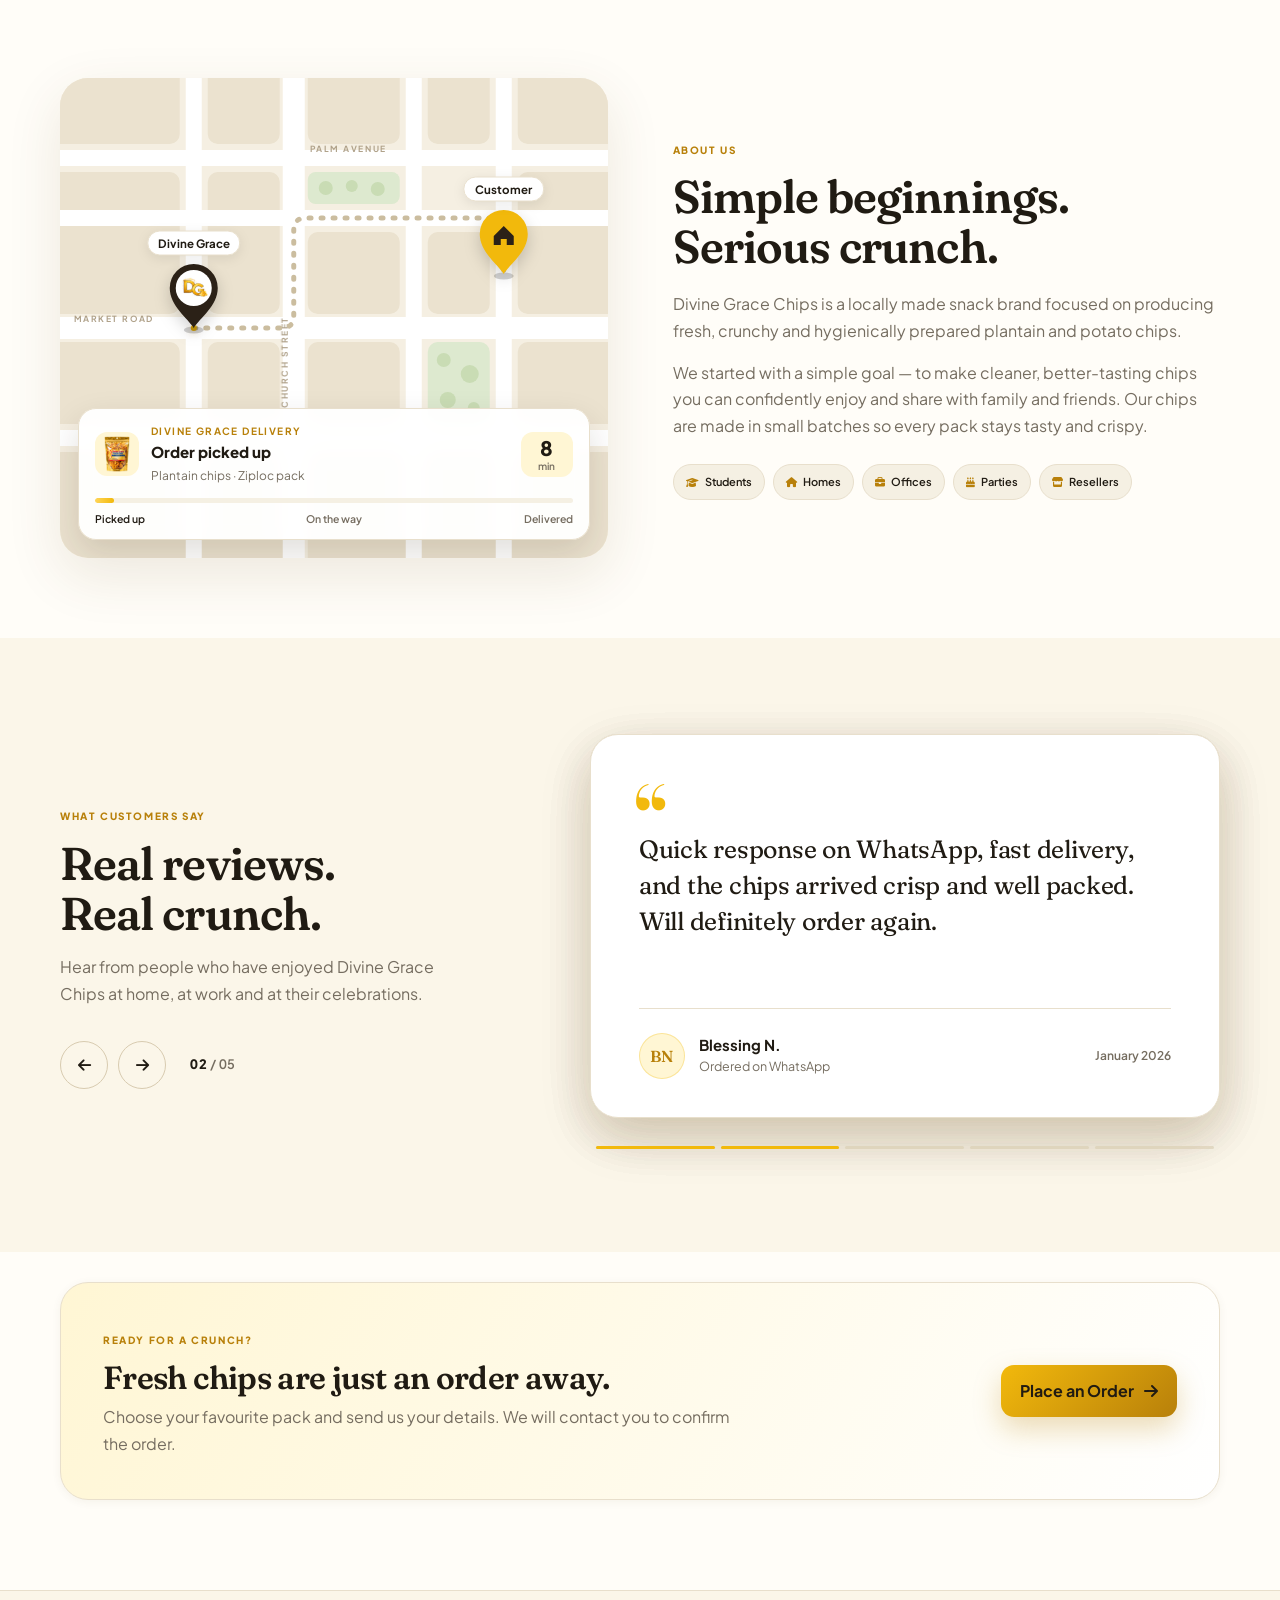
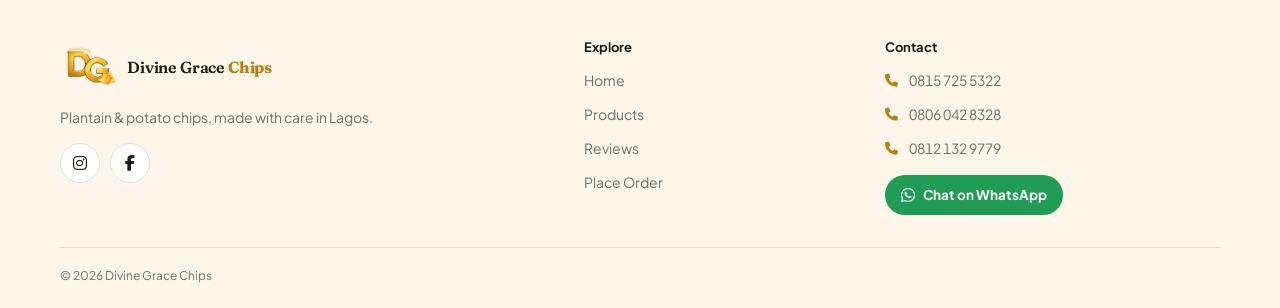
==== commit e9139816: "Footer: remove the Coming soon bubble on the social icons Co-Authored-By: Claude Opus 5.5 <noreply@a" ====
--- a/index.html
+++ b/index.html
@@ -34,7 +34,7 @@
   <link rel="preconnect" href="https://fonts.gstatic.com" crossorigin>
   <link href="https://fonts.googleapis.com/css2?family=Fraunces:ital,opsz,wght,SOFT@0,9..144,400..800,0..100;1,9..144,400..800,0..100&family=Plus+Jakarta+Sans:ital,wght@0,400..800;1,400..800&display=swap" rel="stylesheet">
   <link rel="stylesheet" href="https://cdnjs.cloudflare.com/ajax/libs/font-awesome/6.5.2/css/all.min.css">
-  <link rel="stylesheet" href="style.css?v=20261126d">
+  <link rel="stylesheet" href="style.css?v=20261126e">
 </head>
 <body class="home-page has-bottom-nav">
   <!-- ===== HEADER ===== -->
@@ -376,8 +376,8 @@
         </p>
         <!-- SOCIAL LINKS: replace each href="#" with the page address and delete data-soon -->
         <div class="footer-social">
-          <a href="#" data-soon target="_blank" rel="noopener noreferrer" aria-label="Instagram (coming soon)" title="Instagram: coming soon"><i class="fa-brands fa-instagram" aria-hidden="true"></i></a>
-          <a href="#" data-soon target="_blank" rel="noopener noreferrer" aria-label="Facebook (coming soon)" title="Facebook: coming soon"><i class="fa-brands fa-facebook-f" aria-hidden="true"></i></a>
+          <a href="#" data-soon target="_blank" rel="noopener noreferrer" aria-label="Instagram"><i class="fa-brands fa-instagram" aria-hidden="true"></i></a>
+          <a href="#" data-soon target="_blank" rel="noopener noreferrer" aria-label="Facebook"><i class="fa-brands fa-facebook-f" aria-hidden="true"></i></a>
         </div>
       </div>
 
@@ -423,7 +423,7 @@
     </button>
   </nav>
 
-  <script src="stock.js?v=20261126d"></script>
-  <script src="script.js?v=20261126d"></script>
+  <script src="stock.js?v=20261126e"></script>
+  <script src="script.js?v=20261126e"></script>
 </body>
 </html>
--- a/style.css
+++ b/style.css
@@ -2965,22 +2965,6 @@
 [data-theme="dark"] .footer-social a { background: #1d1a16; border-color: #2f2b26; color: #e9e1d2; }
 [data-theme="dark"] .footer-social a:hover,
 [data-theme="dark"] .footer-social a:focus-visible { background: var(--primary); color: #14120f; border-color: var(--primary); }
-/* "Coming soon" bubble while the links aren't ready */
-.footer-social a.show-soon::after {
-  content: "Coming soon";
-  position: absolute;
-  top: calc(100% + 8px);
-  left: 50%;
-  transform: translateX(-50%);
-  padding: 5px 9px;
-  border-radius: 8px;
-  background: var(--text);
-  color: var(--background);
-  font: 600 11px var(--font-body);
-  white-space: nowrap;
-  pointer-events: none;
-}
-
 .footer-col { display: grid; align-content: start; justify-items: start; }
 
 .footer-col h4 {
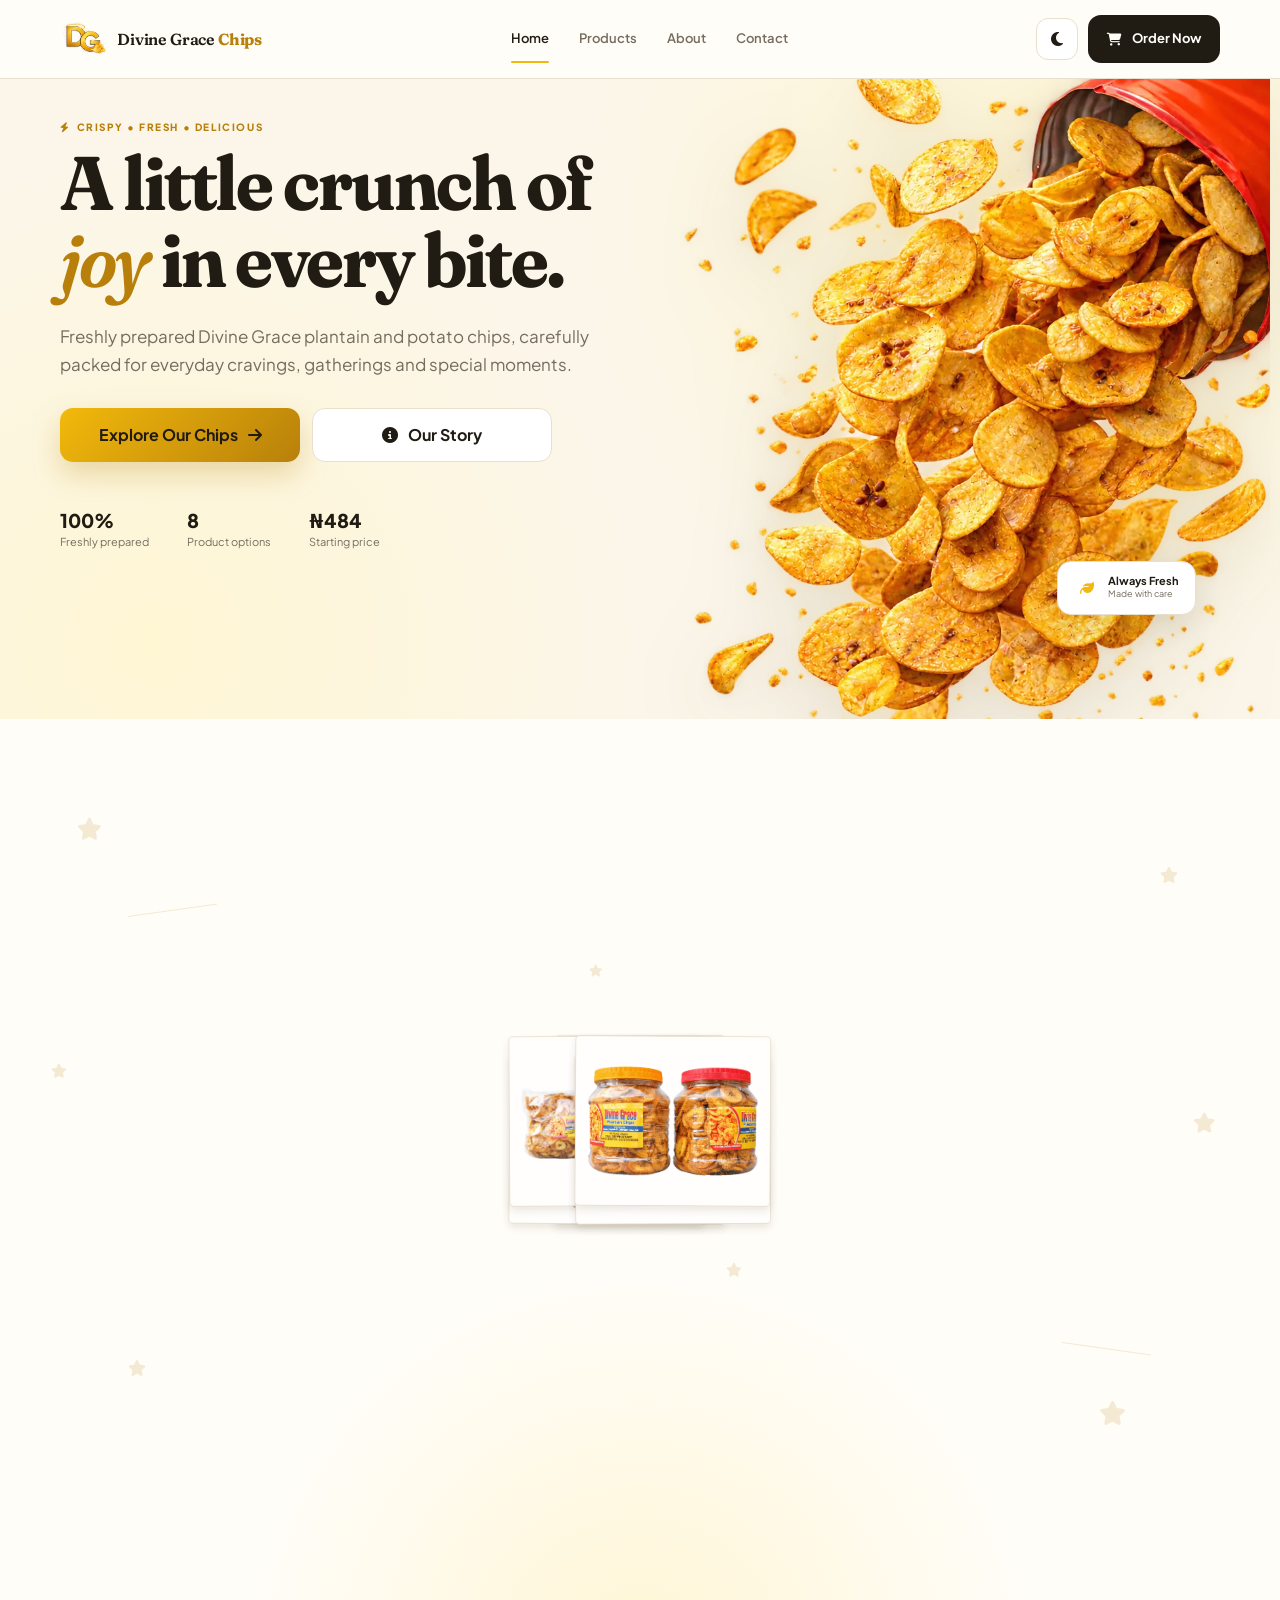
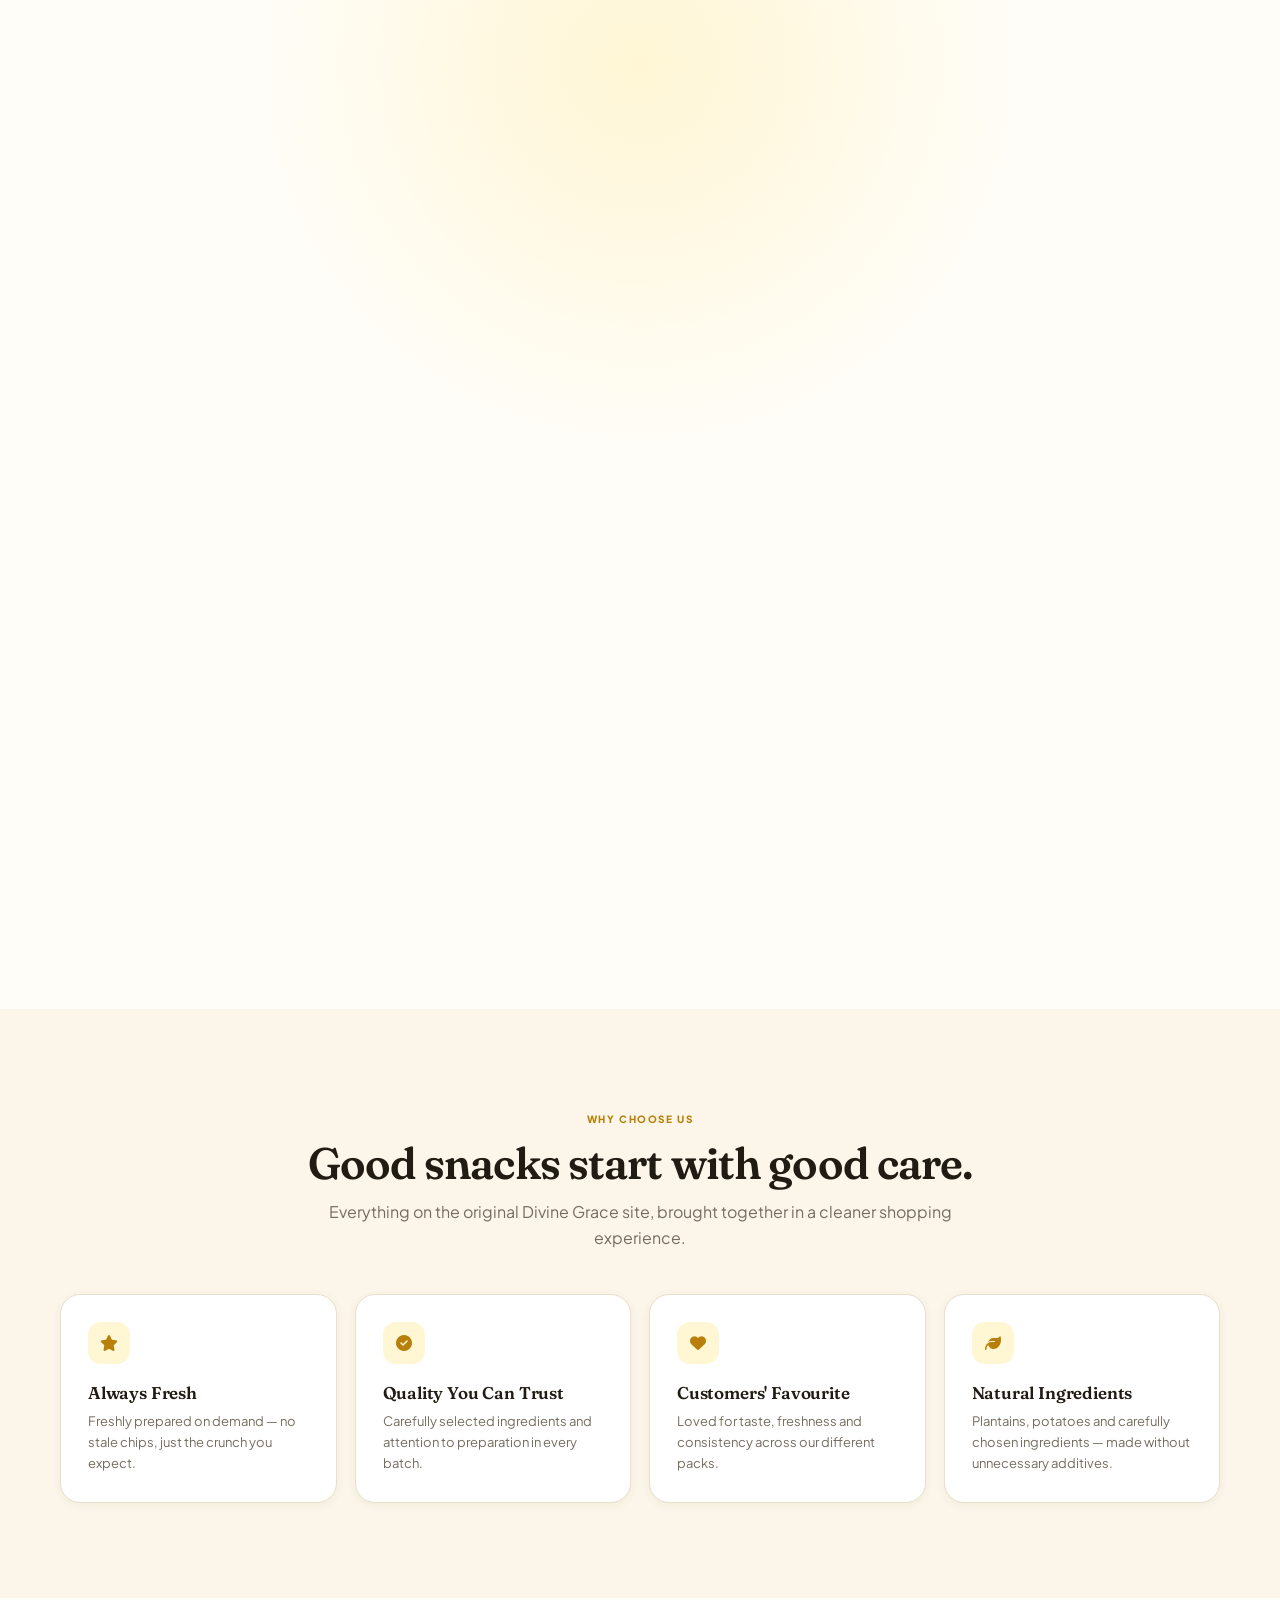
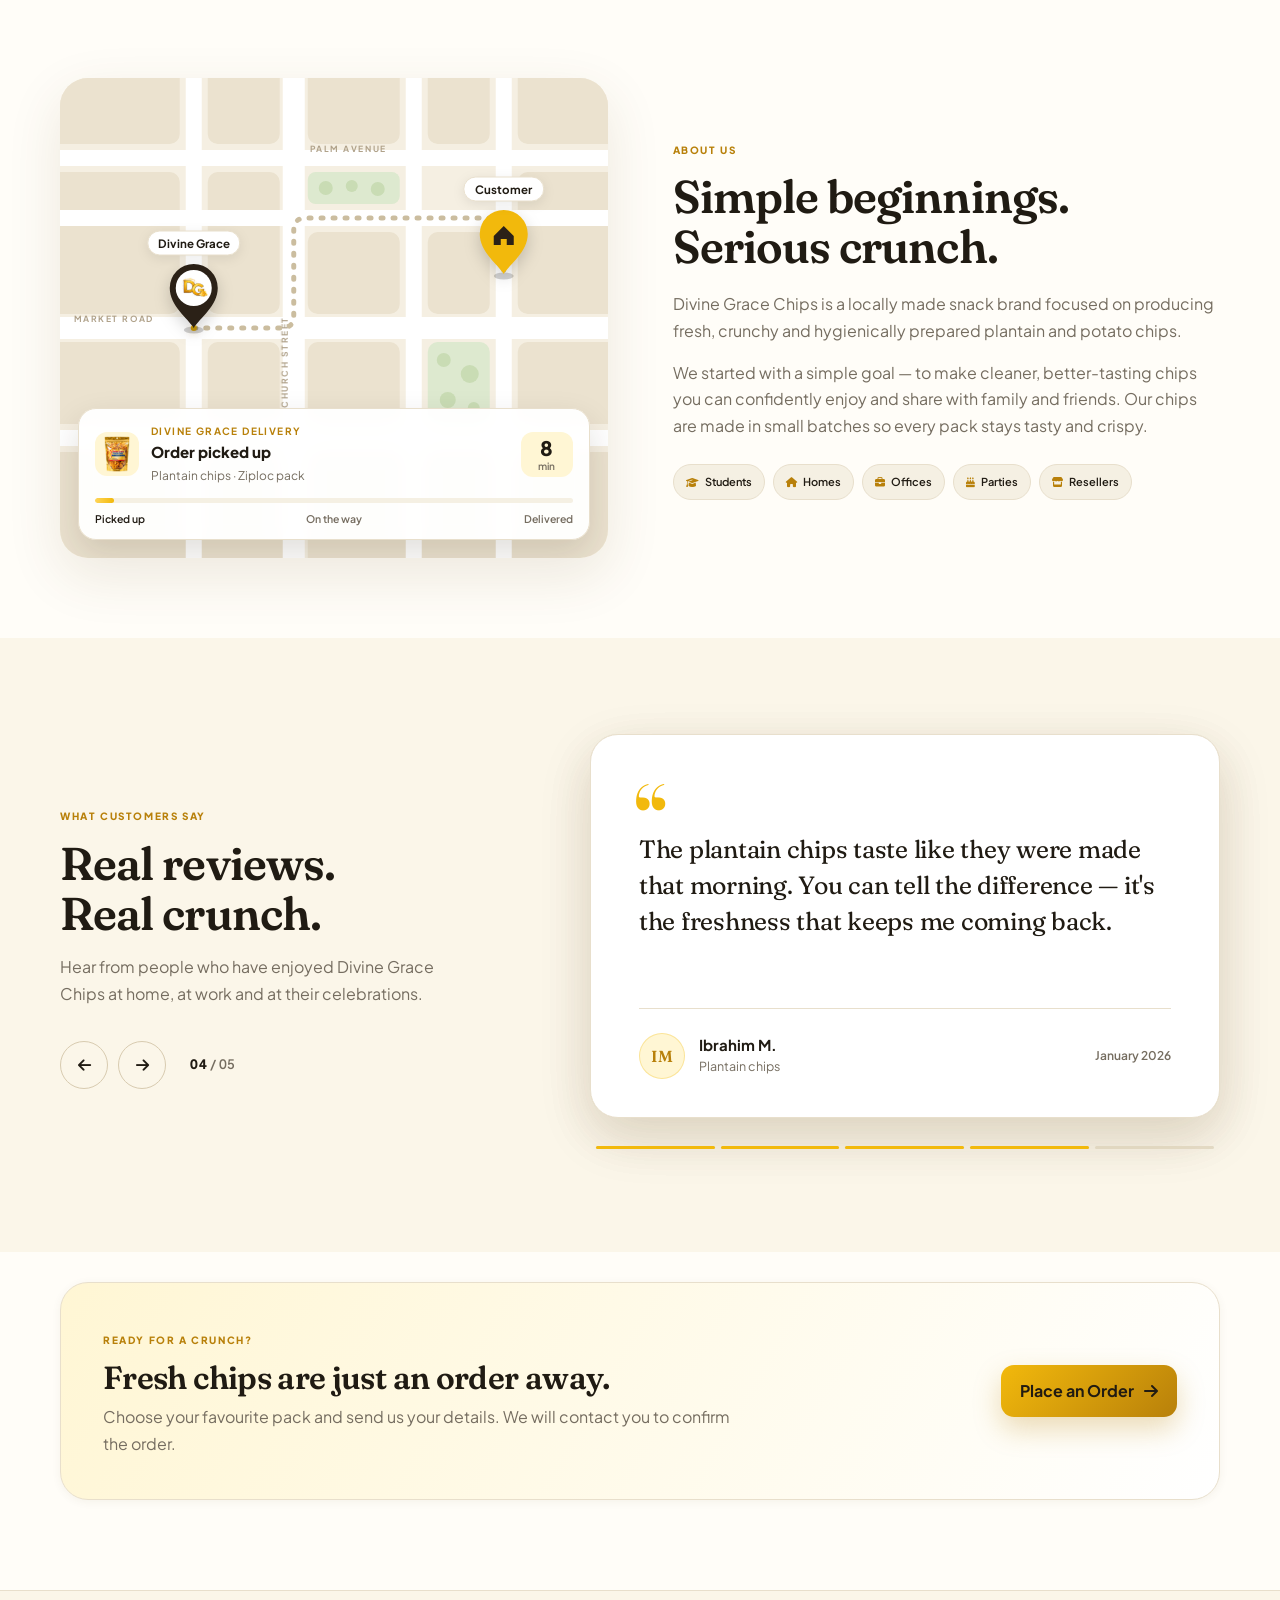
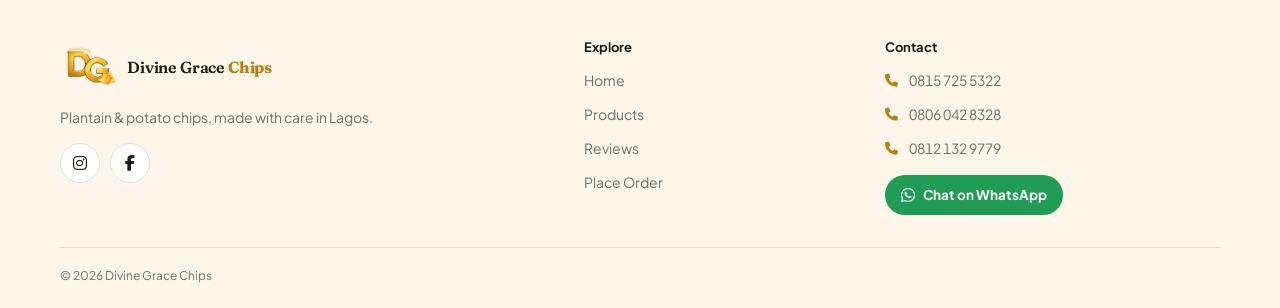
==== commit b2874b0d: "Faster first view: hero loads first (smaller 900px version on phones); collage and other lower image" ====
--- a/index.html
+++ b/index.html
@@ -30,11 +30,14 @@
   <meta property="og:image:width" content="1200">
   <meta property="og:image:height" content="630">
   <meta name="twitter:card" content="summary_large_image">
+  <!-- the hero photo is the first thing people see: fetch it first -->
+  <link rel="preload" as="image" href="asset/hero-chips-900.webp" media="(max-width: 700px)" fetchpriority="high">
+  <link rel="preload" as="image" href="asset/hero-chips.webp" media="(min-width: 701px)" fetchpriority="high">
   <link rel="preconnect" href="https://fonts.googleapis.com">
   <link rel="preconnect" href="https://fonts.gstatic.com" crossorigin>
   <link href="https://fonts.googleapis.com/css2?family=Fraunces:ital,opsz,wght,SOFT@0,9..144,400..800,0..100;1,9..144,400..800,0..100&family=Plus+Jakarta+Sans:ital,wght@0,400..800;1,400..800&display=swap" rel="stylesheet">
   <link rel="stylesheet" href="https://cdnjs.cloudflare.com/ajax/libs/font-awesome/6.5.2/css/all.min.css">
-  <link rel="stylesheet" href="style.css?v=20261126e">
+  <link rel="stylesheet" href="style.css?v=20261128">
 </head>
 <body class="home-page has-bottom-nav">
   <!-- ===== HEADER ===== -->
@@ -101,7 +104,11 @@
     </div>
 
     <div class="hero-visual reveal">
-      <img src="asset/hero-chips.webp" alt="Divine Grace plantain chips spilling from a pack" class="hero-photo">
+      <!-- phones (up to 700px wide) get the lighter 900px photo; bigger screens the full one -->
+      <picture class="hero-picture">
+        <source media="(max-width: 700px)" srcset="asset/hero-chips-900.webp" width="900" height="600">
+        <img src="asset/hero-chips.webp" alt="Divine Grace plantain chips spilling from a pack" class="hero-photo" width="1536" height="1024" fetchpriority="high">
+      </picture>
       <div class="floating-badge" aria-live="polite">
         <span class="badge-icon"><i class="fa-solid fa-leaf" aria-hidden="true"></i></span>
         <strong class="badge-title">Always Fresh</strong>
@@ -122,27 +129,27 @@
 
     <div class="collage-stage" data-collage-stage>
       <figure class="collage-item" data-pos="top">
-        <img src="asset/products/potato-dozen/1.webp" alt="Divine Grace plantain chips pack">
+        <img loading="lazy" decoding="async" fetchpriority="low" src="asset/products/potato-dozen/1.webp" alt="Divine Grace plantain chips pack">
       </figure>
 
       <figure class="collage-item" data-pos="topright">
-        <img src="asset/products/small-jar/1.webp" alt="Divine Grace jars">
+        <img loading="lazy" decoding="async" fetchpriority="low" src="asset/products/small-jar/1.webp" alt="Divine Grace jars">
       </figure>
 
       <figure class="collage-item" data-pos="bottomright">
-        <img src="asset/products/refill-4000/1.webp" alt="Divine Grace potato chips pack">
+        <img loading="lazy" decoding="async" fetchpriority="low" src="asset/products/refill-4000/1.webp" alt="Divine Grace potato chips pack">
       </figure>
 
       <figure class="collage-item" data-pos="bottom">
-        <img src="asset/products/refill-2000/1.webp" alt="Divine Grace plantain refill packs">
+        <img loading="lazy" decoding="async" fetchpriority="low" src="asset/products/refill-2000/1.webp" alt="Divine Grace plantain refill packs">
       </figure>
 
       <figure class="collage-item" data-pos="bottomleft">
-        <img src="asset/products/big-jar/1.webp" alt="Divine Grace refill pack">
+        <img loading="lazy" decoding="async" fetchpriority="low" src="asset/products/big-jar/1.webp" alt="Divine Grace refill pack">
       </figure>
 
       <figure class="collage-item" data-pos="topleft">
-        <img src="asset/products/refill-6000/1.webp" alt="Divine Grace big refill">
+        <img loading="lazy" decoding="async" fetchpriority="low" src="asset/products/refill-6000/1.webp" alt="Divine Grace big refill">
       </figure>
     </div>
 
@@ -275,14 +282,14 @@
               <circle class="dl-courier-ring" r="23"/>
               <clipPath id="dl-courier-clip"><circle r="19"/></clipPath>
               <circle r="19" class="dl-courier-bg"/>
-              <image href="asset/products/ziploc/1.webp" x="-17" y="-19" width="34" height="40" preserveAspectRatio="xMidYMid meet" clip-path="url(#dl-courier-clip)"/>
+              <image data-href="asset/products/ziploc/1.webp" x="-17" y="-19" width="34" height="40" preserveAspectRatio="xMidYMid meet" clip-path="url(#dl-courier-clip)"/>
             </g>
           </svg>
 
           <!-- status card -->
           <div class="dl-card" aria-live="polite">
             <div class="dl-card-top">
-              <img class="dl-card-thumb" src="asset/products/ziploc/1.webp" alt="" width="44" height="44">
+              <img class="dl-card-thumb" loading="lazy" decoding="async" fetchpriority="low" src="asset/products/ziploc/1.webp" alt="" width="44" height="44">
               <div class="dl-card-text">
                 <span class="dl-card-kicker">Divine Grace delivery</span>
                 <strong class="dl-card-status" data-dl-status>Order picked up</strong>
@@ -366,7 +373,7 @@
     <div class="container footer-grid">
       <div class="footer-brand">
         <a class="logo footer-logo" href="index.html" aria-label="Divine Grace Chips home">
-          <img src="asset/logo.webp" alt="Divine Grace Chips" class="logo-image">
+          <img loading="lazy" decoding="async" src="asset/logo.webp" alt="Divine Grace Chips" class="logo-image">
           <span class="logo-text">Divine Grace <strong>Chips</strong></span>
         </a>
         <p class="footer-tagline">Plantain &amp; potato chips, made with care in Lagos.</p>
@@ -423,7 +430,7 @@
     </button>
   </nav>
 
-  <script src="stock.js?v=20261126e"></script>
-  <script src="script.js?v=20261126e"></script>
+  <script src="stock.js?v=20261128"></script>
+  <script src="script.js?v=20261128"></script>
 </body>
 </html>
--- a/style.css
+++ b/style.css
@@ -473,6 +473,9 @@
   display: grid;
   place-items: center;
 }
+
+/* the <picture> wrapper takes no space: the photo lays out exactly as before */
+.hero-picture { display: contents; }
 
 .hero-photo {
   position: absolute;
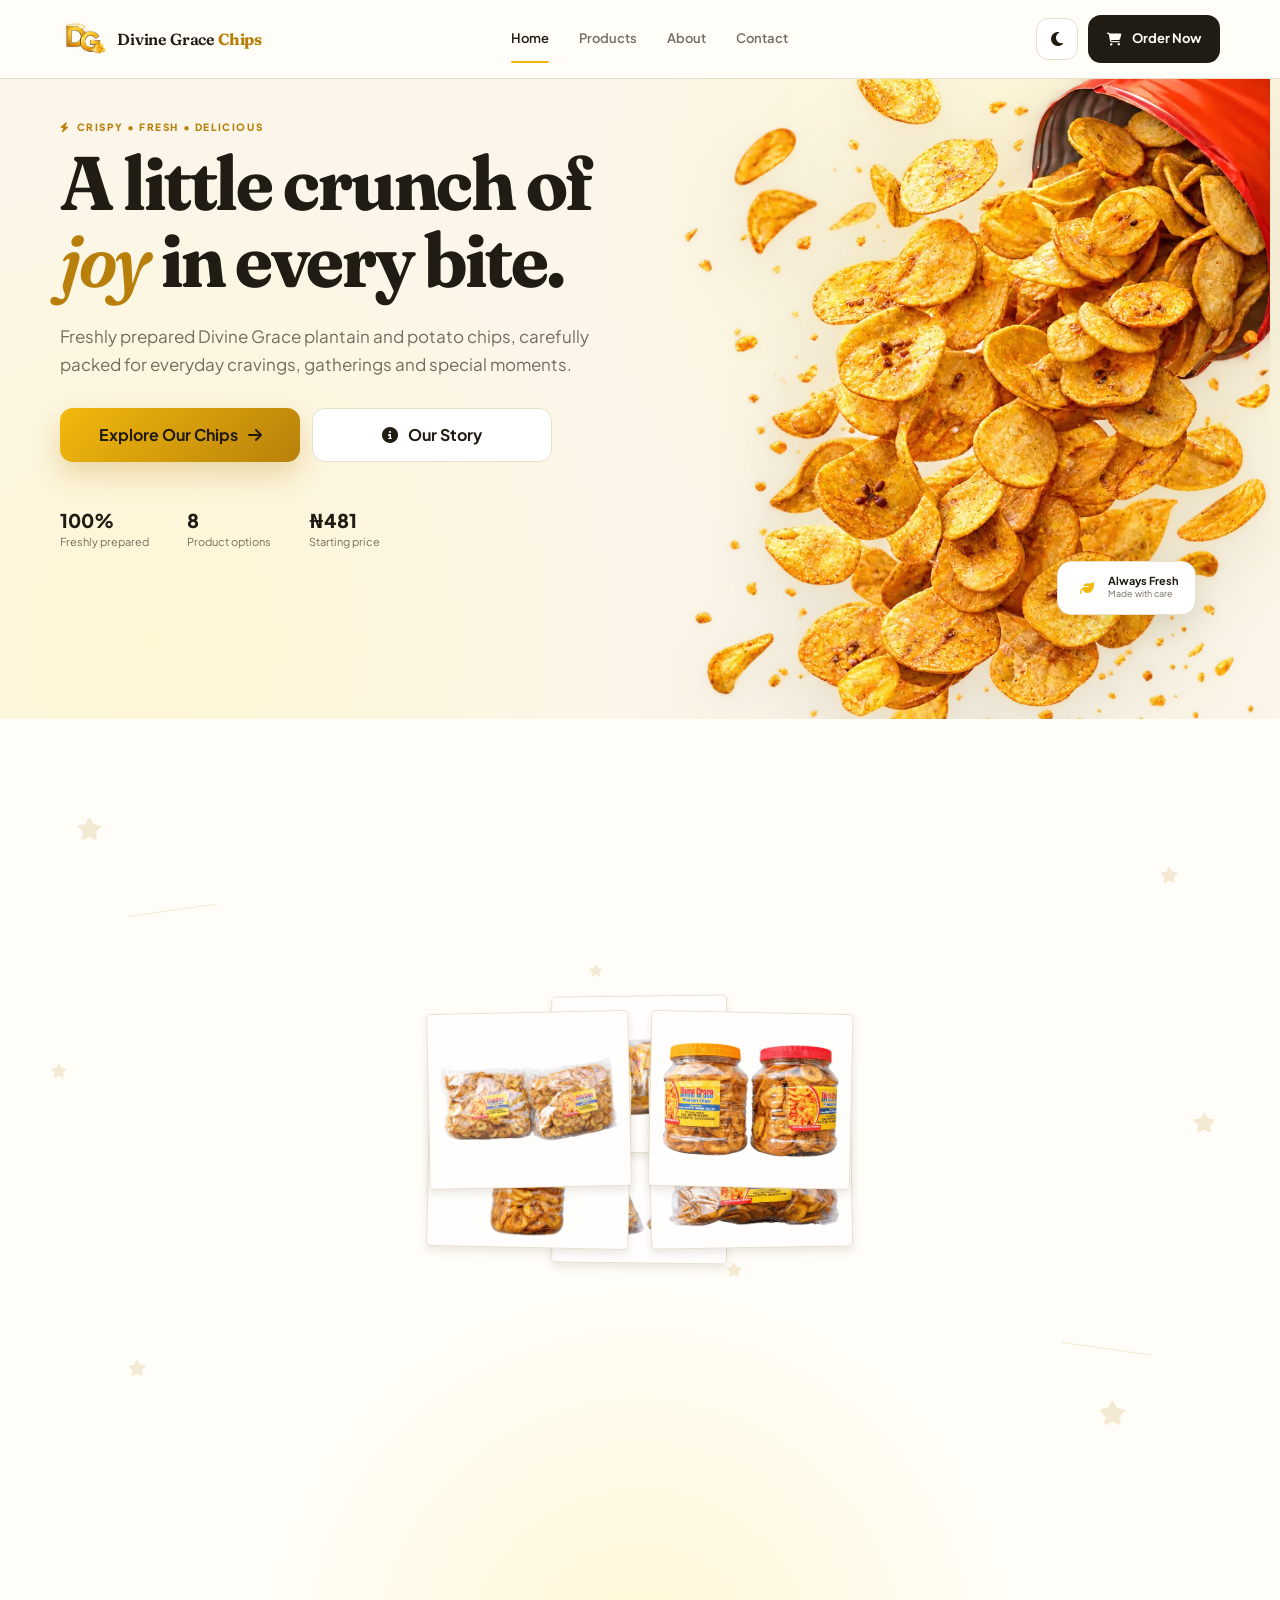
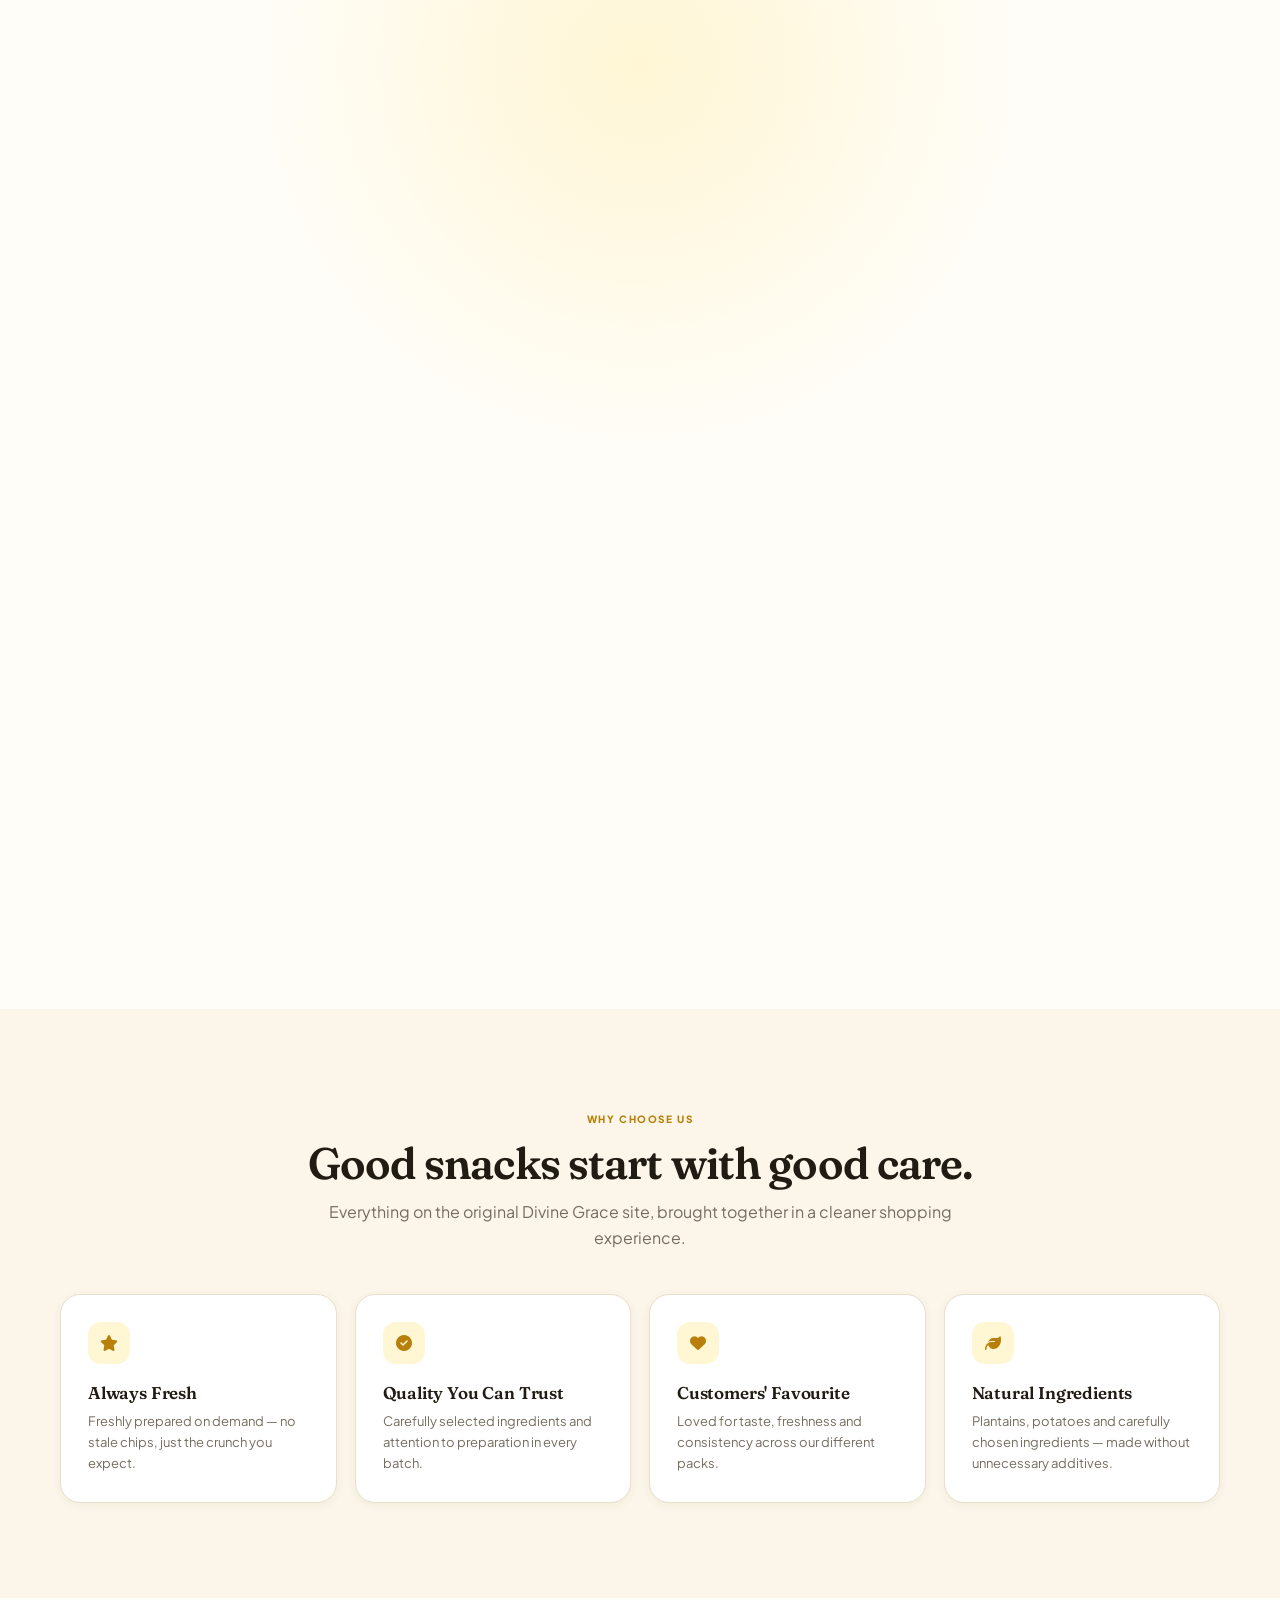
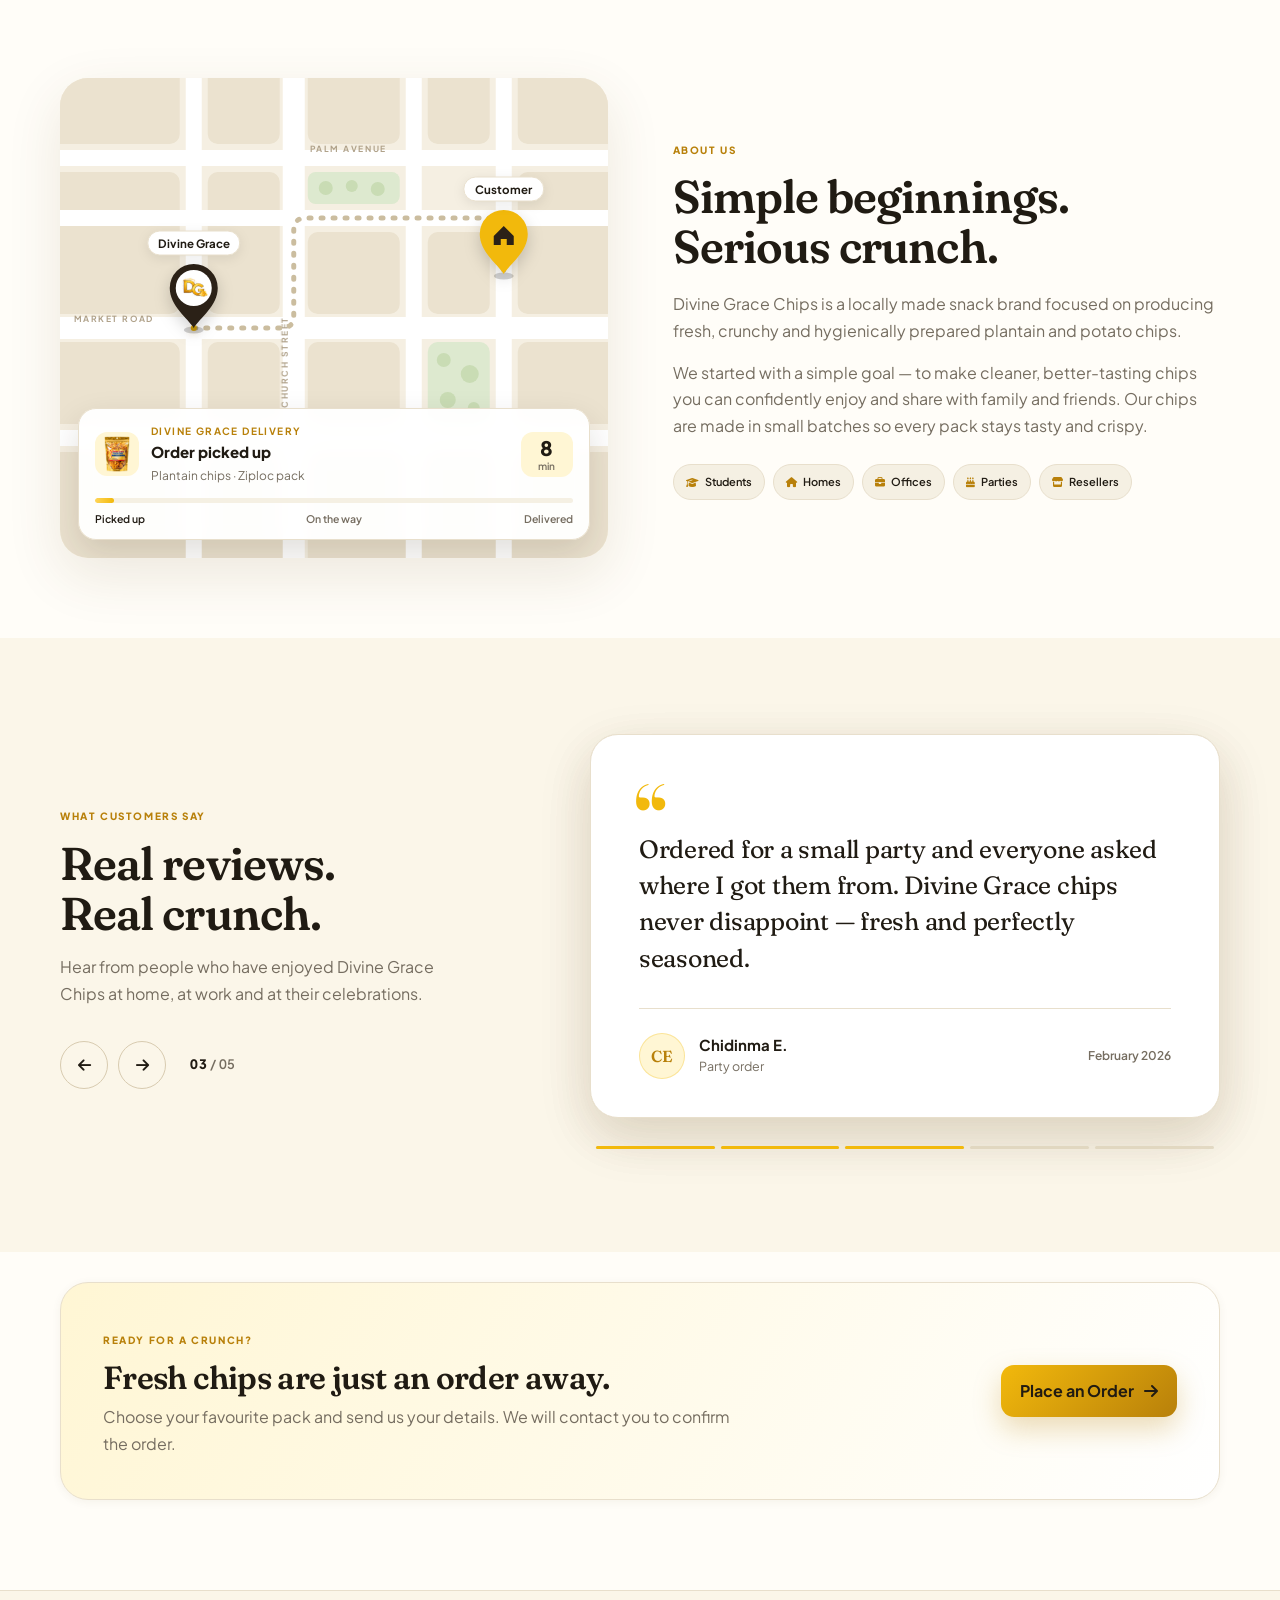
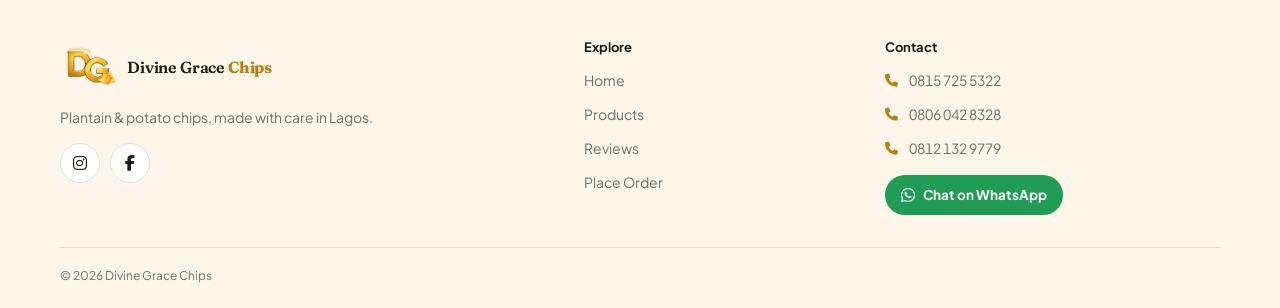
==== commit 5242a174: "Collage: clear space between the middle photos and the title on short laptop screens; product detail" ====
--- a/index.html
+++ b/index.html
@@ -37,7 +37,7 @@
   <link rel="preconnect" href="https://fonts.gstatic.com" crossorigin>
   <link href="https://fonts.googleapis.com/css2?family=Fraunces:ital,opsz,wght,SOFT@0,9..144,400..800,0..100;1,9..144,400..800,0..100&family=Plus+Jakarta+Sans:ital,wght@0,400..800;1,400..800&display=swap" rel="stylesheet">
   <link rel="stylesheet" href="https://cdnjs.cloudflare.com/ajax/libs/font-awesome/6.5.2/css/all.min.css">
-  <link rel="stylesheet" href="style.css?v=20261128">
+  <link rel="stylesheet" href="style.css?v=20261128b">
 </head>
 <body class="home-page has-bottom-nav">
   <!-- ===== HEADER ===== -->
@@ -430,7 +430,7 @@
     </button>
   </nav>
 
-  <script src="stock.js?v=20261128"></script>
-  <script src="script.js?v=20261128"></script>
+  <script src="stock.js?v=20261128b"></script>
+  <script src="script.js?v=20261128b"></script>
 </body>
 </html>
--- a/style.css
+++ b/style.css
@@ -2581,7 +2581,8 @@
   z-index: 100;
   display: grid;
   place-items: center;
-  padding: clamp(16px, 4vw, 48px);
+  --pv-pad-y: clamp(16px, 4vw, 48px);   /* space above and below the window */
+  padding: var(--pv-pad-y) clamp(16px, 4vw, 48px);
   background: rgba(20, 17, 12, 0.6);
   backdrop-filter: blur(8px);
   -webkit-backdrop-filter: blur(8px);
@@ -2639,6 +2640,11 @@
   transform: rotate(90deg);
 }
 
+/* short laptop screens: less empty space around the window, more for the photo */
+@media (min-width: 821px) and (max-height: 760px) {
+  .image-viewer { --pv-pad-y: 16px; }
+}
+
 /* gallery */
 .pv-gallery {
   display: flex;
@@ -2654,7 +2660,10 @@
   flex: 1;
   min-height: 0;
   aspect-ratio: 1 / 1;
-  max-height: 520px;
+  /* square, but never taller than the window allows (room left for the
+     thumbnails and padding), so the photo is never cut off on short laptops */
+  max-height: min(520px, calc(100vh - 2 * var(--pv-pad-y) - 108px));
+  max-height: min(520px, calc(100dvh - 2 * var(--pv-pad-y) - 108px));
   border-radius: var(--radius-lg);
   background: #ffffff;
   overflow: hidden;
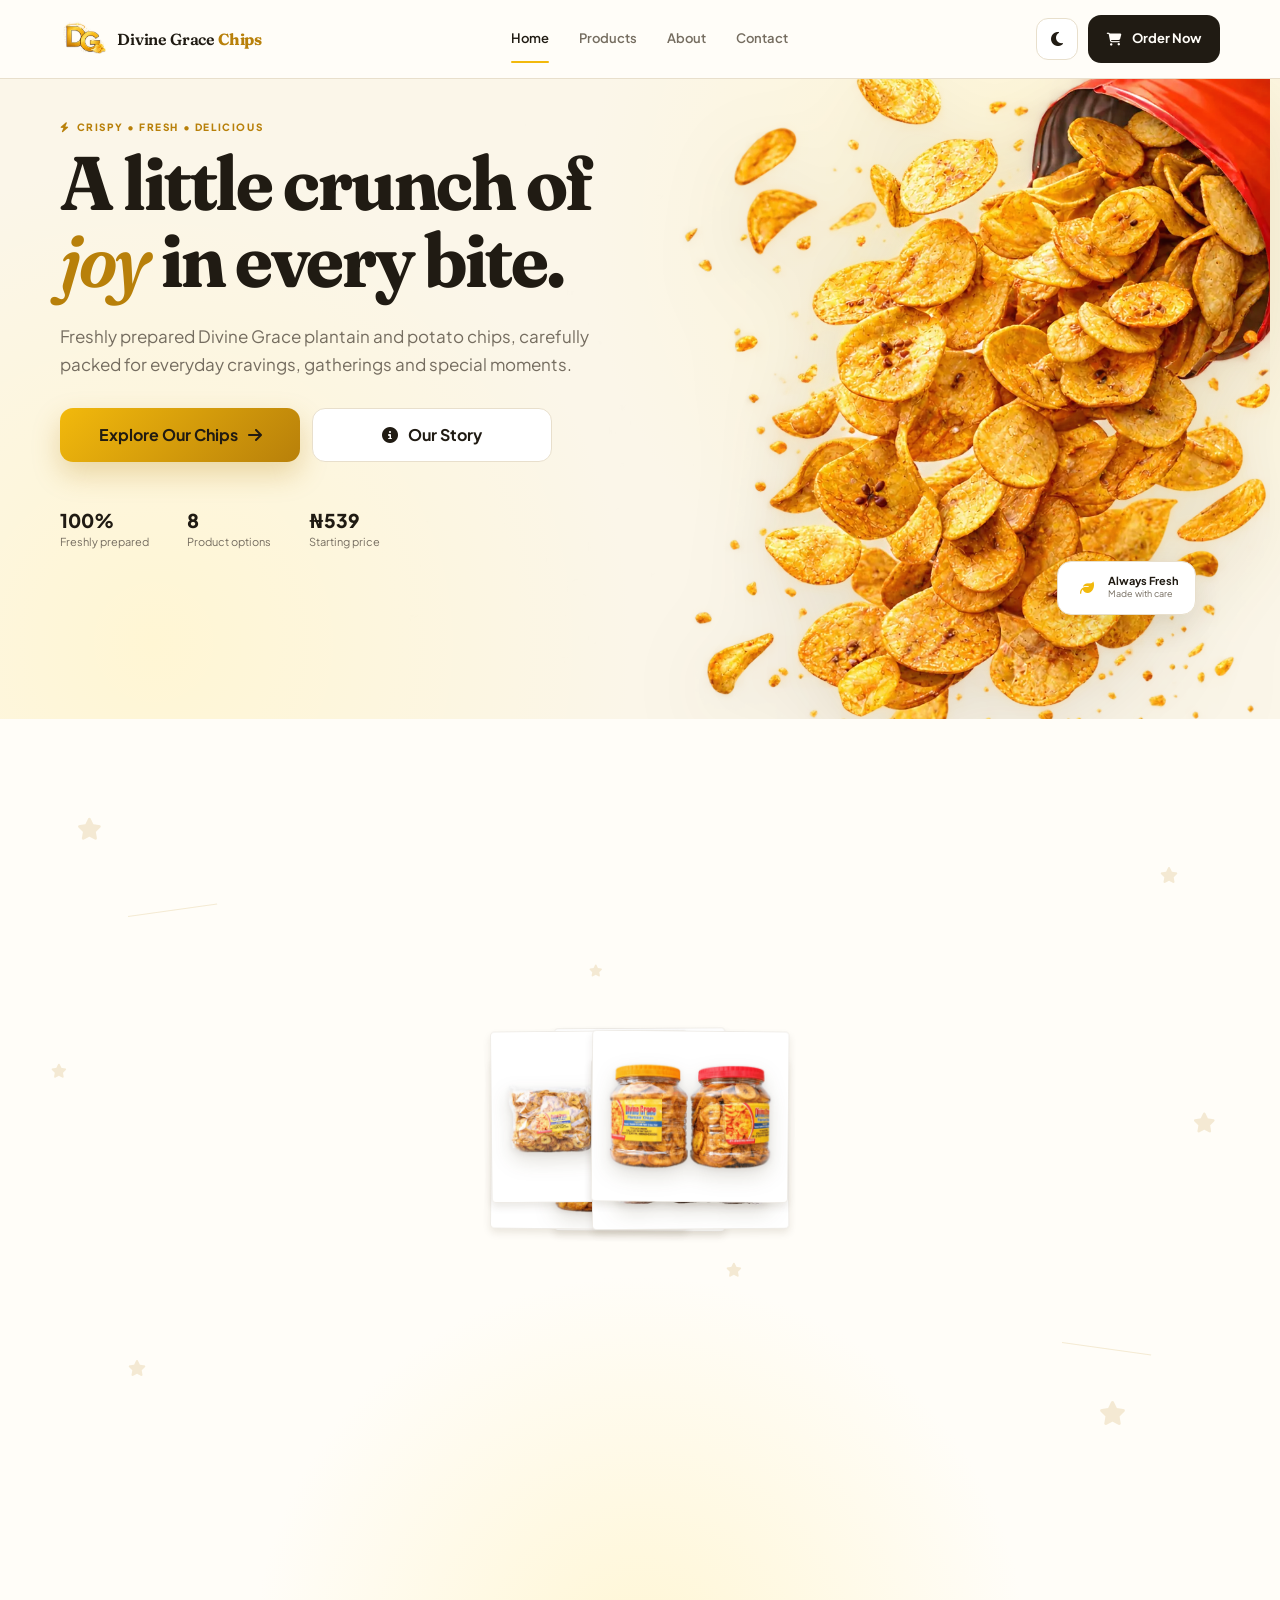
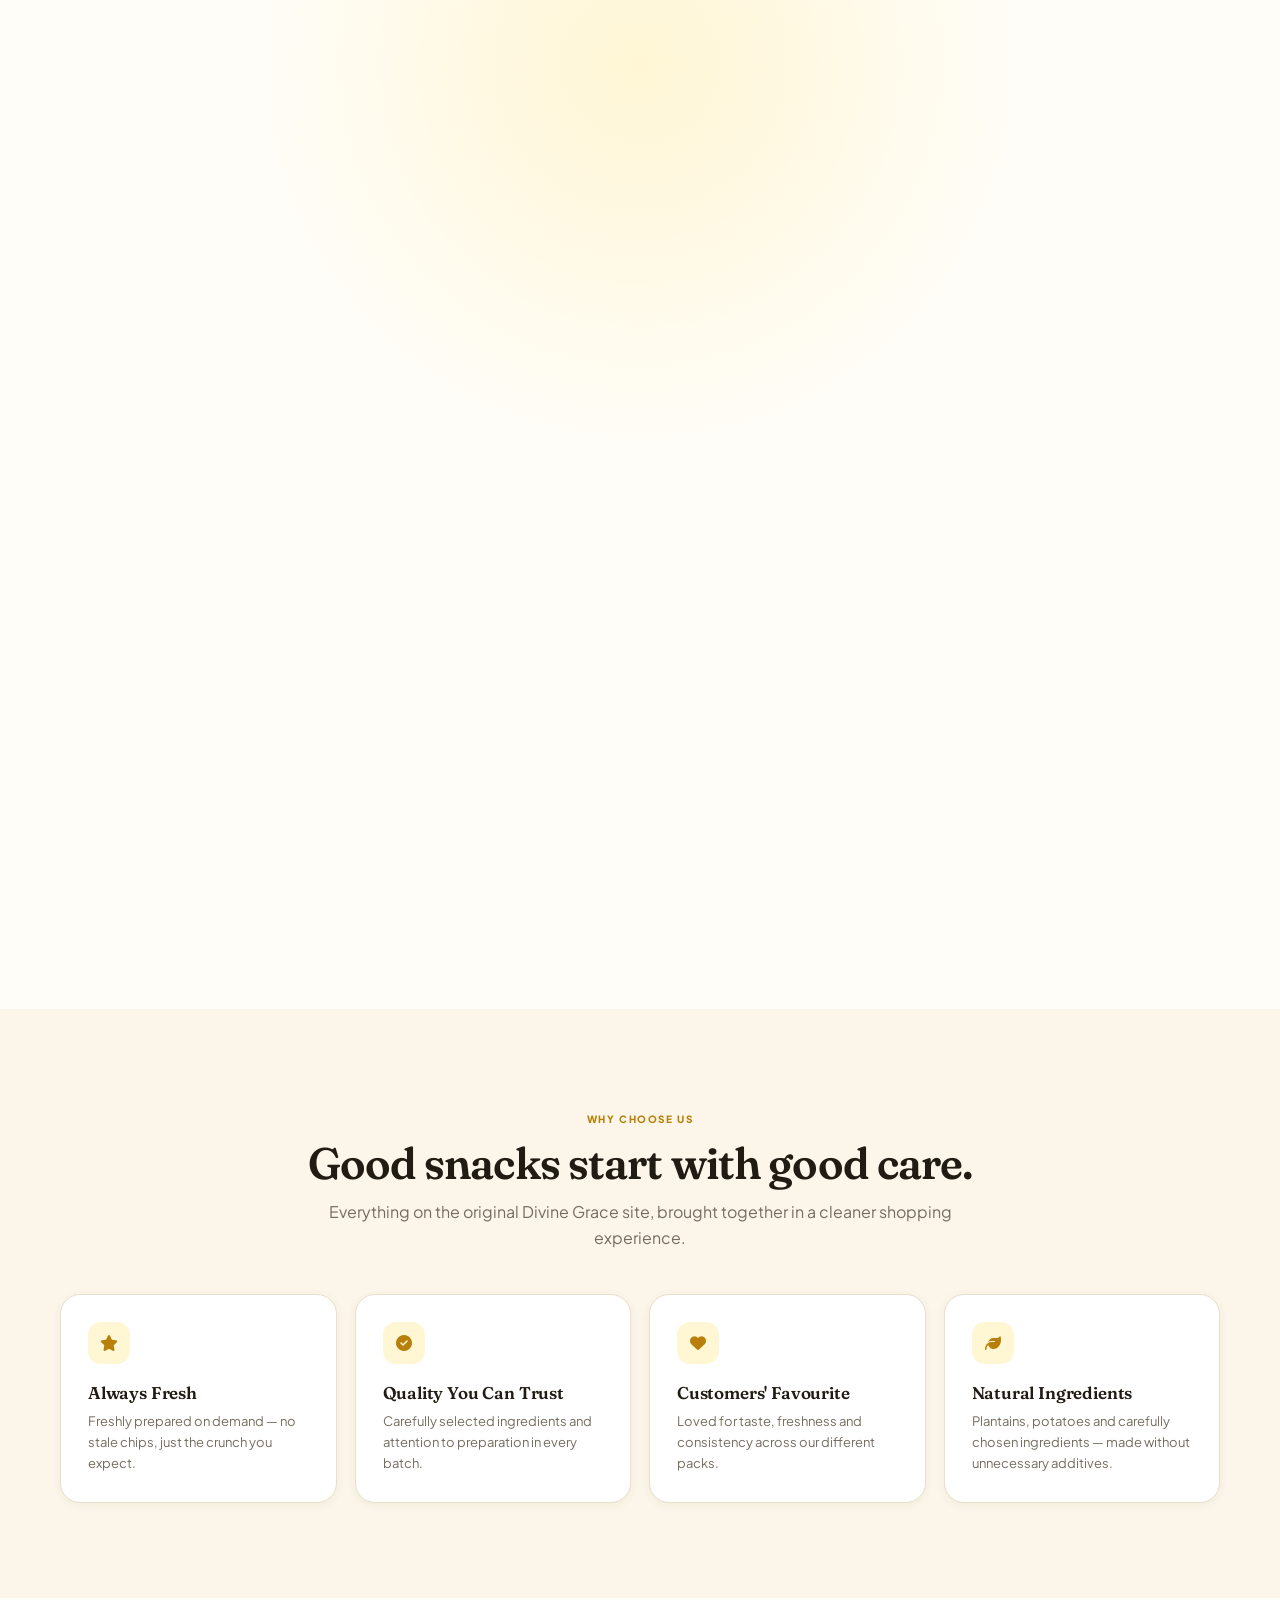
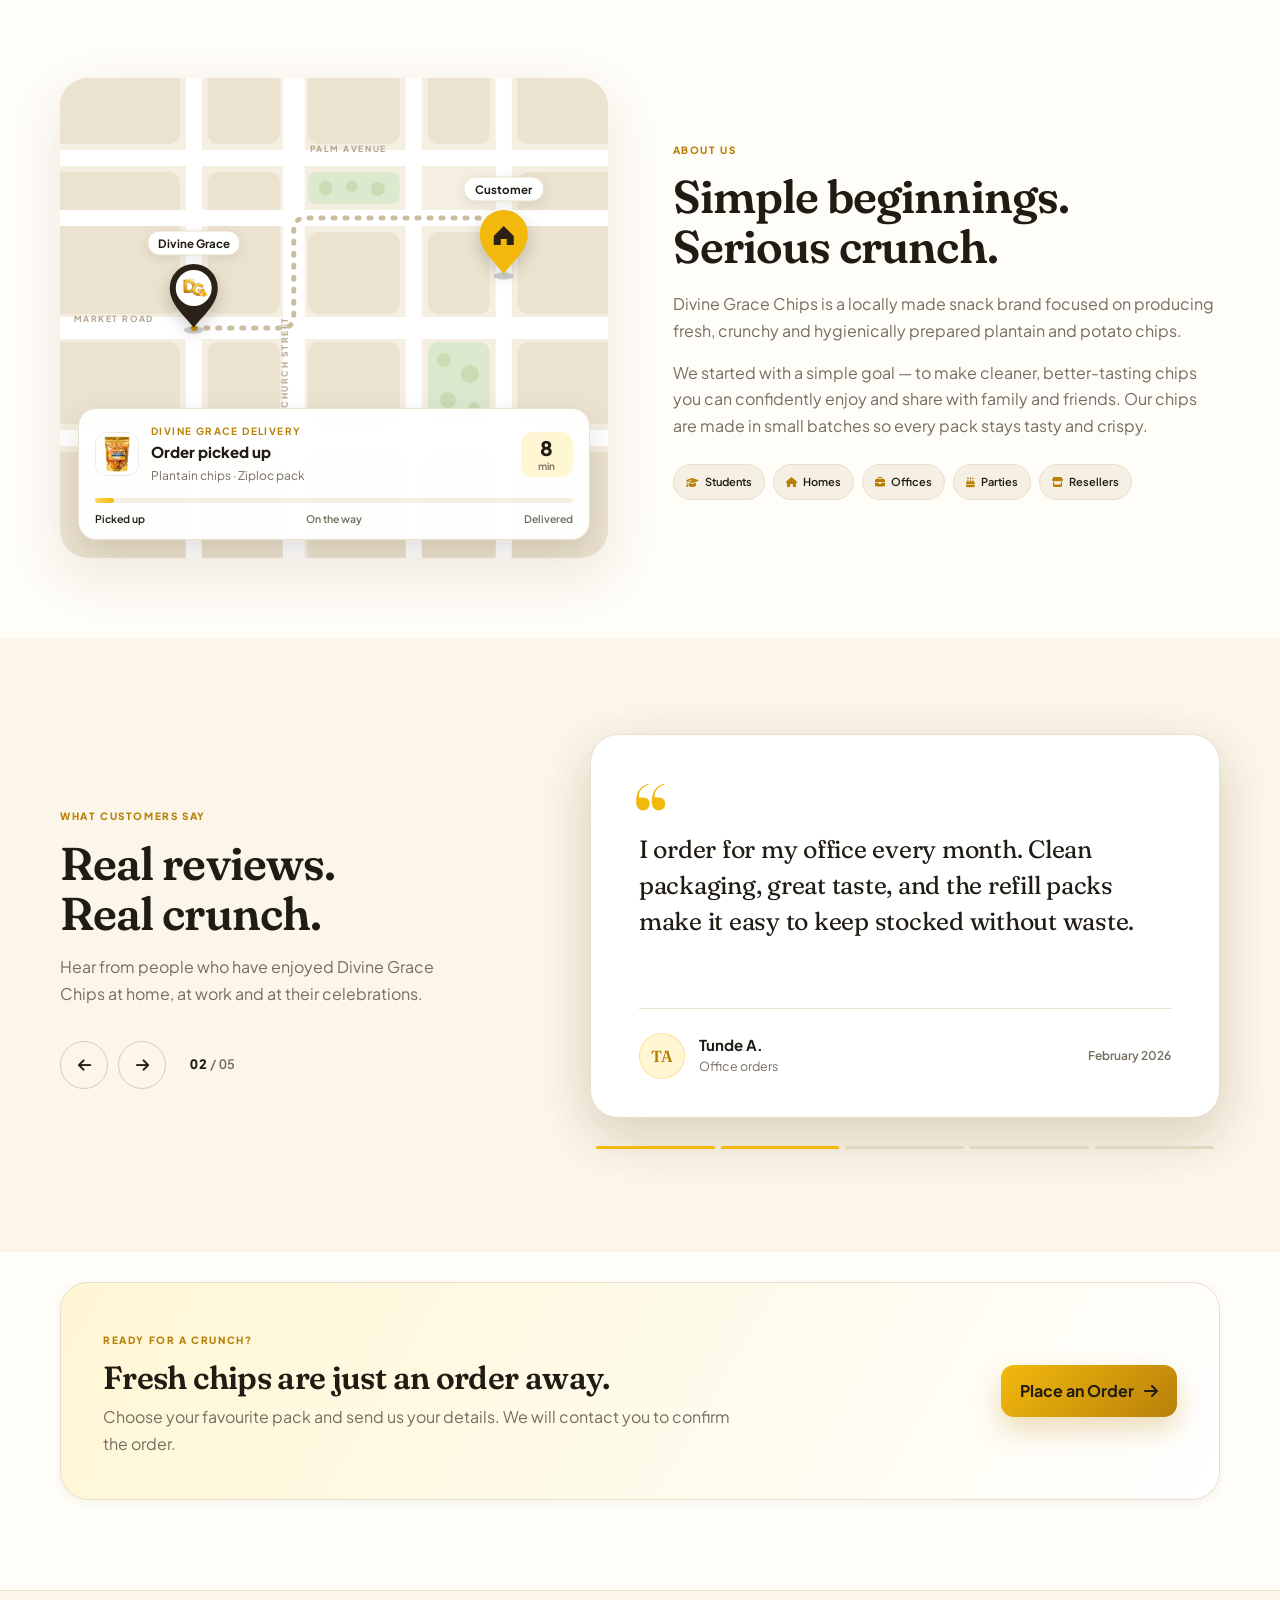
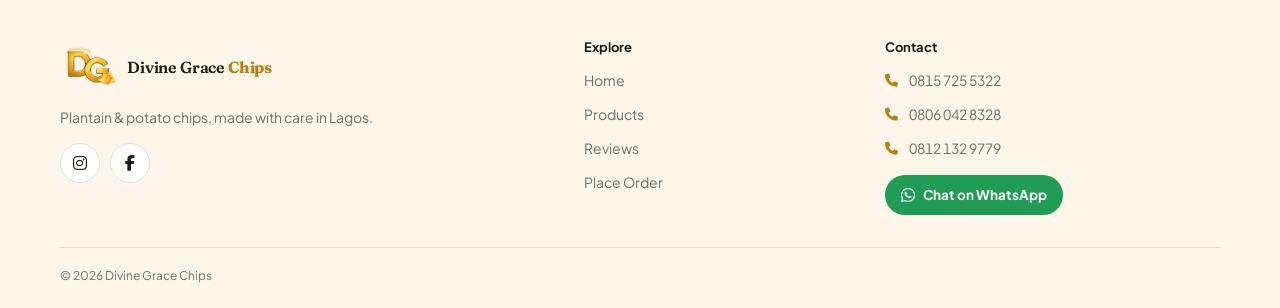
==== commit f661ec31: "Product photos on one consistent tile everywhere: white in light theme, soft ivory in dark theme, so" ====
--- a/index.html
+++ b/index.html
@@ -37,7 +37,7 @@
   <link rel="preconnect" href="https://fonts.gstatic.com" crossorigin>
   <link href="https://fonts.googleapis.com/css2?family=Fraunces:ital,opsz,wght,SOFT@0,9..144,400..800,0..100;1,9..144,400..800,0..100&family=Plus+Jakarta+Sans:ital,wght@0,400..800;1,400..800&display=swap" rel="stylesheet">
   <link rel="stylesheet" href="https://cdnjs.cloudflare.com/ajax/libs/font-awesome/6.5.2/css/all.min.css">
-  <link rel="stylesheet" href="style.css?v=20261128b">
+  <link rel="stylesheet" href="style.css?v=20261128c">
 </head>
 <body class="home-page has-bottom-nav">
   <!-- ===== HEADER ===== -->
@@ -430,7 +430,7 @@
     </button>
   </nav>
 
-  <script src="stock.js?v=20261128b"></script>
-  <script src="script.js?v=20261128b"></script>
+  <script src="stock.js?v=20261128c"></script>
+  <script src="script.js?v=20261128c"></script>
 </body>
 </html>
--- a/style.css
+++ b/style.css
@@ -4155,16 +4155,50 @@
   letter-spacing: -0.01em;
 }
 
-/* ---------- DARK THEME: white backgrounds behind product photos ----------
-   The packs are photographed for a light background, so in dark mode every
-   product photo sits on white to stay bright and true to colour. */
-[data-theme="dark"] .product-image,
-[data-theme="dark"] .collage-section .collage-item,
-[data-theme="dark"] .order-item-img,
-[data-theme="dark"] .product-option img {
-  background: #ffffff;
-}
-
-[data-theme="dark"] .collage-section .collage-item {
-  border-color: rgba(255, 255, 255, 0.12);
-}
+/* ---------- PRODUCT TILES ----------
+   Every product photo sits on the same plain tile, everywhere and in both themes:
+   light theme  pure white, faint warm border
+   dark theme   soft warm ivory (pure white glares on a dark page)
+   The see-through packaging and golden chips look best on a light tile, so the
+   tile stays light in dark mode. A soft shadow under the product grounds it. */
+:root {
+  --tile-bg: #ffffff;
+  --tile-border: rgba(90, 64, 16, 0.10);
+  --tile-shadow: drop-shadow(0 10px 12px rgba(60, 42, 8, 0.14)) drop-shadow(0 2px 3px rgba(60, 42, 8, 0.08));
+}
+[data-theme="dark"] {
+  --tile-bg: #f1ece3;
+  --tile-border: rgba(255, 255, 255, 0.10);
+  --tile-shadow: drop-shadow(0 10px 12px rgba(40, 28, 6, 0.20)) drop-shadow(0 2px 3px rgba(40, 28, 6, 0.10));
+}
+
+/* the tile */
+.product-image,
+.collage-item,
+.collage-section .collage-item,
+.pv-slide.is-cutout,
+.pv-thumb.is-cutout,
+.order-item-img,
+.product-option img,
+.about-photo .dl-card-thumb {
+  background: var(--tile-bg);
+}
+.order-item-img,
+.product-option img,
+.about-photo .dl-card-thumb,
+.pv-thumb.is-cutout { box-shadow: inset 0 0 0 1px var(--tile-border); }
+.collage-item,
+.collage-section .collage-item { border-color: var(--tile-border); }
+.product-image { border-bottom: 1px solid var(--tile-border); }
+
+/* the same breathing space around each product */
+.image-viewer-trigger { padding: 22px; }
+.collage-section .collage-item img { padding: 16px; }
+
+/* soft grounding shadow under the product (big photos only) */
+.image-viewer-trigger img,
+.collage-section .collage-item img,
+.pv-slide.is-cutout img {
+  filter: var(--tile-shadow);
+}
+.product-card.is-sold-out .product-image img { filter: grayscale(0.85) var(--tile-shadow); }
